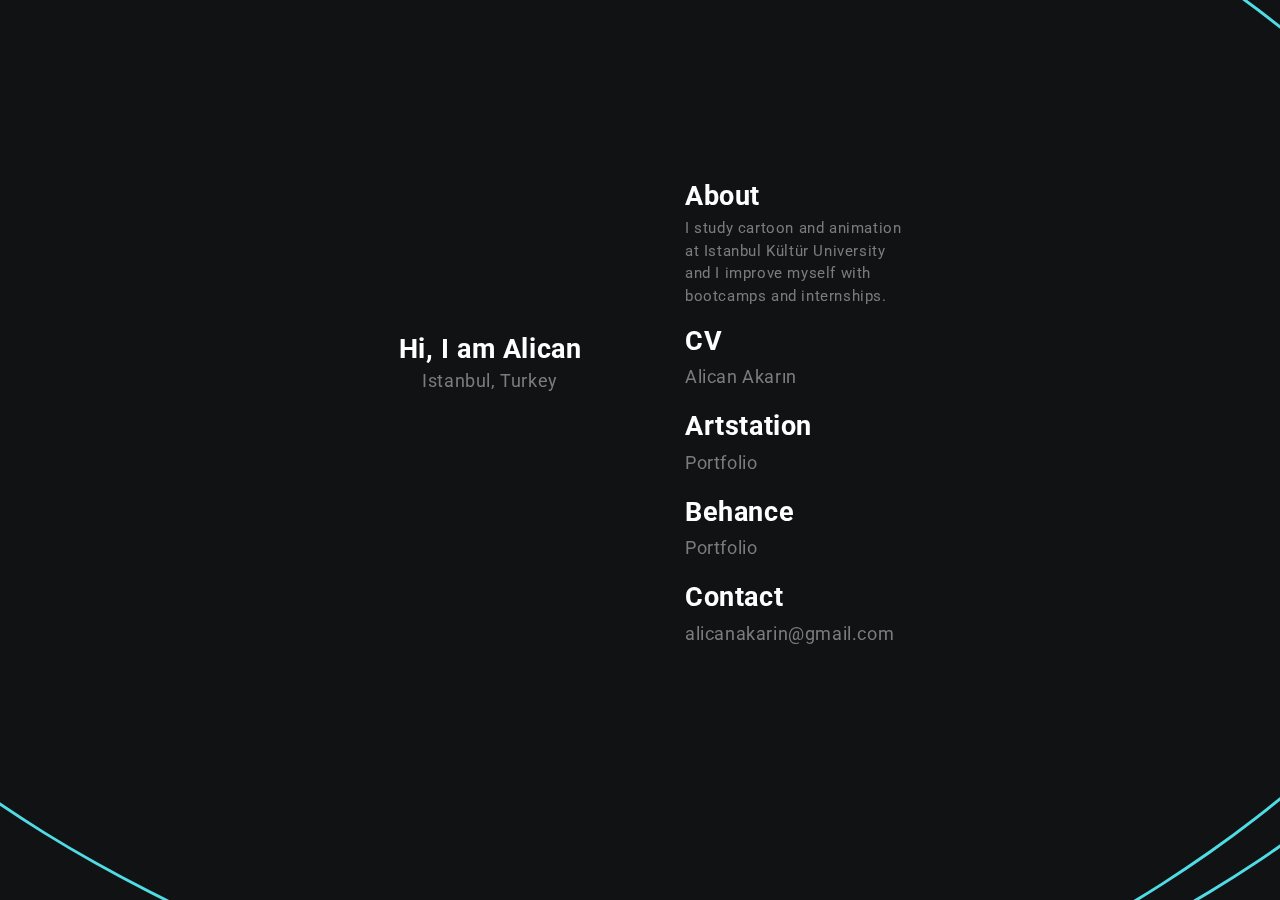
==== index.html @ 9ec3a950 "commit logo değişti" ====
<!DOCTYPE html>
<html lang="en">
    <head>
        <meta charset="UTF-8">
        <meta name="viewport" content="width=device-width, initial-scale=1.0">
        <meta http-equiv="X-UA-Compatible" content="ie=edge">
        <meta name="viewport" content="width=device-width, initial-scale=0.66">
        <link rel="stylesheet" href="https://use.fontawesome.com/releases/v5.4.1/css/all.css" integrity="sha384-5sAR7xN1Nv6T6+dT2mhtzEpVJvfS3NScPQTrOxhwjIuvcA67KV2R5Jz6kr4abQsz" crossorigin="anonymous">
        <link rel="stylesheet" href="Style.css">
        <link href='./utils/logo.ico' rel='icon' type='image/x-icon'/>
        <title>Alican Akarın</title>
    </head>
   
    <body>
        <div class="wavebox">
            <div class="wave"></div>
            <div class="wave"></div>
            <div class="wave"></div>
        </div>
        <div class="container">
            <div class="grid-2">
                <div class="section-1">
                    <i class="fas fa-moon fa-5x white"></i>
                    <h2>Hi, I am Alican</h2>
                    <p>Istanbul, Turkey</p>
                    <a href="https://www.instagram.com/alicansfw" target="_blank" title="Personal Account"><i class="fab fa-instagram"></i></a>
                    <a href="https://www.linkedin.com/in/alicanakarin/" target="_blank" title="Linkedin"><i class="fab fa-linkedin"></i></a>
                    <a href="https://www.instagram.com/artdiaryofnear" target="_blank" title="My Works"><i class="fab fa-instagram"></i></a>
                    <!--fas fa-file-pdf-->
                </div>
                <div class="section-2">
                    <h2>About</h2>
                        <p2>I study cartoon and animation at Istanbul Kültür University and I improve myself with bootcamps and internships.</p2>
                    <h2>CV</h2>
                    <a href="https://drive.google.com/file/d/1A2HbsPNrWP6aNJlZxDPOl70q9-BbPIbF/view?usp=sharing" target="_blank">Alican Akarın</a>
                    <h2>Artstation</h2>
                        <a href="https://www.artstation.com/alicansfw" target="_blank">Portfolio</a>
                    <h2>Behance</h2>
                        <a href="https://www.behance.net/alicanakarin" target="_blank">Portfolio</a>
                    <h2>Contact</h2>
                    <a href="mailto:alicanakarin@gmail.com" target="_blank">alicanakarin@gmail.com</a>
                </div>
            </div>
        </div>
    </body>
</html>
---- Style.css ----
/* global */
@import url('https://fonts.googleapis.com/css?family=Roboto');

.grid-2{
    display: grid;
    grid-template-columns: repeat(2,1fr);
}

body{
    margin: 0;
    padding: 0;
    font-family: 'Roboto', sans-serif;
    background-color: #101214;
    color: #7A7C80;
}

h2,.white{
    color: #fff;
}

a{
    color: #7A7C80;
    text-decoration: none;
}
/* section 1 */
.section-1{
    padding-top: 35vh;
    text-align: center;
}

.section-1 p{
    font-size: 1.1rem;
    padding-bottom: 10px;
    margin:0;
}

.section-1 h2{
    font-size: 1.7rem;
    margin-bottom: 10px;
}

.section-1 a{
    font-size: 3.9rem;
    padding: 15px;
}
/* section 2 */
.section-2{
    padding-left: 5vh;
    padding-top: 18vh;
    width: 75%;
}

.section-2 h2{
    font-size: 1.7rem;
    margin-bottom: 10px;
}

.section-2 p{
    font-size: 1.1rem;
    padding-bottom: 10px;
    margin:0;
}

.section-2 a{
    display: block;
    padding: 4px;
    font-size: 1.1rem;
    padding-left: 0;
    width: 150px;
}
/* animations / utilities */
.section-2 a:hover{
    font-size: 1.3rem;
    color: #fff;
    cursor: pointer;
    transition: 0.2s;
}

.section-1 a:hover{
    color: #fff;
    cursor: pointer;
    transition: 0.3s;
}

.white:hover{
    position: relative;
    padding-left: 10px;
}

/* media queres */
@media(max-width:780px){
    .grid-2{
        grid-template-columns: 1fr;
    }
    .section-1{
        padding:0;
        padding-top: 5rem;
    }
    .section-2{
        padding: 0;
        padding-left: 1.5rem;
        padding-top: 2rem;
    }
}

/* css file by Suleyman Golbol */

body{
    margin: 0;
    padding: 0;
    font-family: 'Roboto', sans-serif;
    background-color: #101214;
    color: #7A7C80;
    display: flex;
    line-height: 150%;
    font-weight: 400;
    font-size: 15px;
    letter-spacing: 0.04em;
    overflow:auto;
}
    
.container {
  width: 90%;
  max-width: 600px;
  margin: 0 auto;
  z-index: 100;
}
h1 {
  text-align: center;
	line-height: 100%;
	font-size: 180%;
	text-decoration: underline;
}

h2 {

	font-size: 130%;
}
.logo {
  text-align: center;
  display:block;

}

.wavebox{
  width: 100%;
  height: 100%;
  /* background: #ddd; */
  position: fixed;
  top: 0;
  overflow: hidden;
}

.wave {
border-color: #50dce5;
  border-style: solid;
  height: 150%;
  width: 150%;
  position: absolute;
  top: -25%;
  left: -25%;
}
.wave:nth-child(1) {
  border-radius: 30% 70% 70% 30% / 40% 40% 60% 60% ;
  animation: drift 30000ms infinite linear;
  animation-delay: -10s;
}
.wave:nth-child(2) {
  border-radius: 30% 70% 70% 30% / 30% 30% 70% 70% ;
  animation: drift 50000ms infinite linear;
  animation-delay: -5s;
}
.wave:nth-child(3) {
  border-radius: 44% 56% 17% 83% / 40% 65% 35% 60% ;
  animation: drift 70000ms infinite linear;
  animation-delay: 0s;
}
@keyframes drift {
  from {
    -webkit-transform: rotate(0deg);
            transform: rotate(0deg);
  }
  from {
    -webkit-transform: rotate(360deg);
            transform: rotate(360deg);
  }
}


.name {
  font-size: 1.1em;
  font-weight:bold;
}

p.indent {
  text-indent: 1em;
  padding-left: 1em;
}
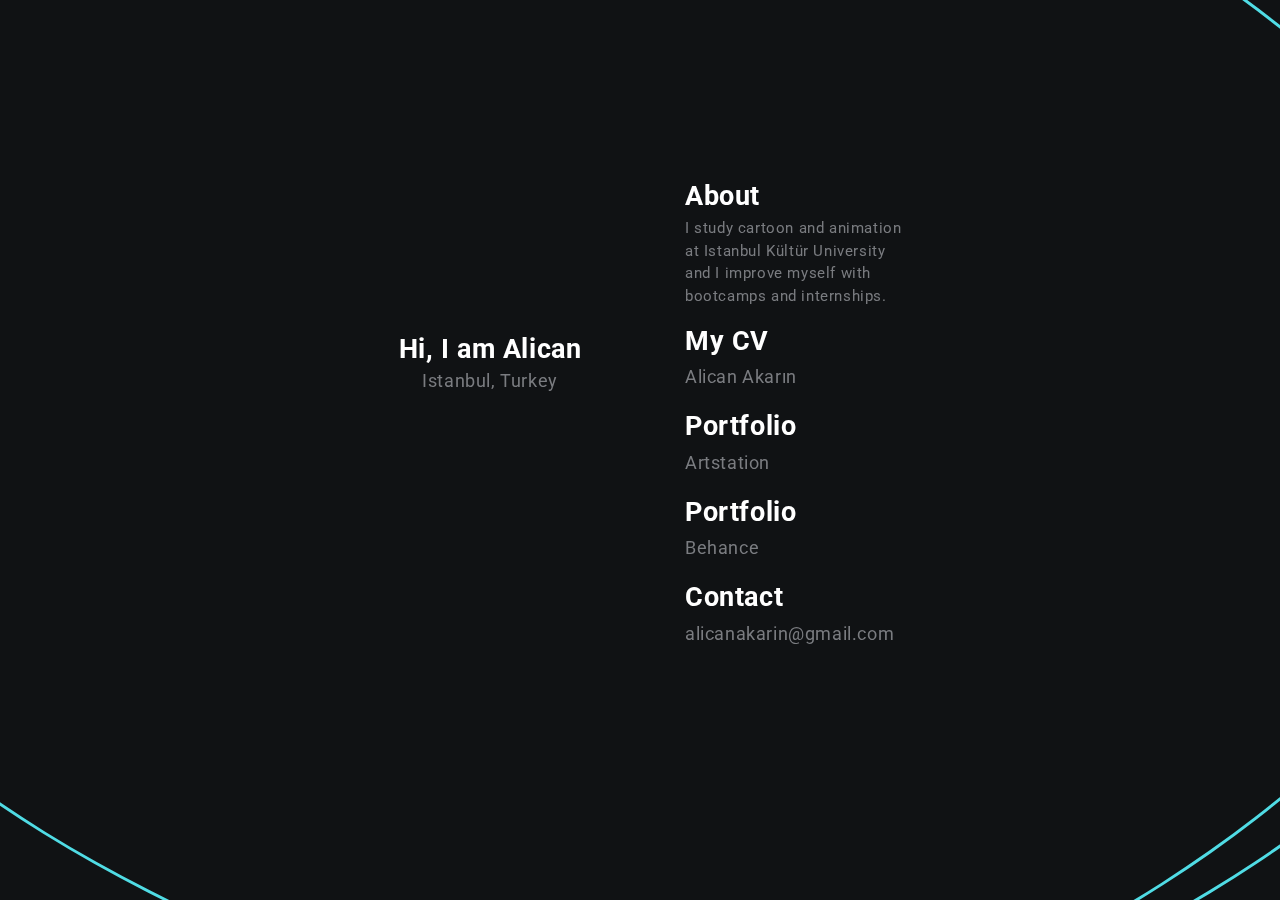
==== commit 62fa558c: "güncel" ====
--- a/index.html
+++ b/index.html
@@ -23,20 +23,20 @@
                     <i class="fas fa-moon fa-5x white"></i>
                     <h2>Hi, I am Alican</h2>
                     <p>Istanbul, Turkey</p>
+                    <a href="https://www.linkedin.com/in/alicanakarin/" target="_blank" title="Linkedin"><i class='fab fa-linkedin-in'></i></a>
                     <a href="https://www.instagram.com/alicansfw" target="_blank" title="Personal Account"><i class="fab fa-instagram"></i></a>
-                    <a href="https://www.linkedin.com/in/alicanakarin/" target="_blank" title="Linkedin"><i class="fab fa-linkedin"></i></a>
                     <a href="https://www.instagram.com/artdiaryofnear" target="_blank" title="My Works"><i class="fab fa-instagram"></i></a>
                     <!--fas fa-file-pdf-->
                 </div>
                 <div class="section-2">
                     <h2>About</h2>
                         <p2>I study cartoon and animation at Istanbul Kültür University and I improve myself with bootcamps and internships.</p2>
-                    <h2>CV</h2>
+                    <h2>My CV</h2>
                     <a href="https://drive.google.com/file/d/1A2HbsPNrWP6aNJlZxDPOl70q9-BbPIbF/view?usp=sharing" target="_blank">Alican Akarın</a>
-                    <h2>Artstation</h2>
-                        <a href="https://www.artstation.com/alicansfw" target="_blank">Portfolio</a>
-                    <h2>Behance</h2>
-                        <a href="https://www.behance.net/alicanakarin" target="_blank">Portfolio</a>
+                    <h2>Portfolio</h2>
+                        <a href="https://www.artstation.com/alicansfw" target="_blank">Artstation</a>
+                    <h2>Portfolio</h2>
+                        <a href="https://www.behance.net/alicanakarin" target="_blank">Behance</a>
                     <h2>Contact</h2>
                     <a href="mailto:alicanakarin@gmail.com" target="_blank">alicanakarin@gmail.com</a>
                 </div>
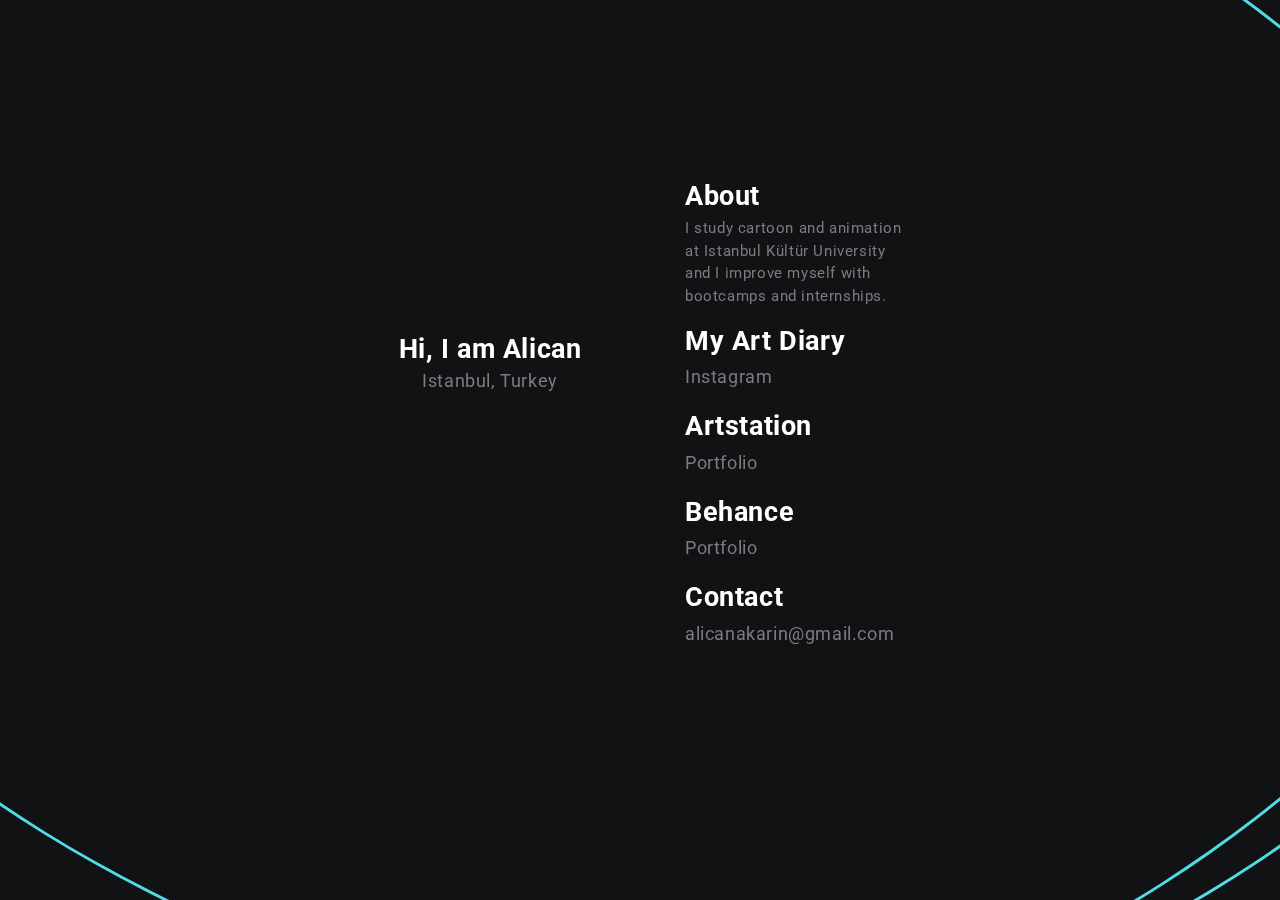
==== commit d602b6c6: "güncel" ====
--- a/index.html
+++ b/index.html
@@ -20,23 +20,23 @@
         <div class="container">
             <div class="grid-2">
                 <div class="section-1">
-                    <i class="fas fa-moon fa-5x white"></i>
+                    <i class="fas fa-cloud-moon	 fa-5x white"></i>
                     <h2>Hi, I am Alican</h2>
                     <p>Istanbul, Turkey</p>
+                    <a href="https://www.instagram.com/alicansfw" target="_blank" title="Personal Account"><i class="fab fa-instagram"></i></a>
                     <a href="https://www.linkedin.com/in/alicanakarin/" target="_blank" title="Linkedin"><i class='fab fa-linkedin-in'></i></a>
-                    <a href="https://www.instagram.com/alicansfw" target="_blank" title="Personal Account"><i class="fab fa-instagram"></i></a>
-                    <a href="https://www.instagram.com/artdiaryofnear" target="_blank" title="My Works"><i class="fab fa-instagram"></i></a>
+                    <a href="https://drive.google.com/file/d/1A2HbsPNrWP6aNJlZxDPOl70q9-BbPIbF/view?usp=sharing" target="_blank" title="CV"><i class='fas fa-file-alt'></i></a>
                     <!--fas fa-file-pdf-->
                 </div>
                 <div class="section-2">
                     <h2>About</h2>
                         <p2>I study cartoon and animation at Istanbul Kültür University and I improve myself with bootcamps and internships.</p2>
-                    <h2>My CV</h2>
-                    <a href="https://drive.google.com/file/d/1A2HbsPNrWP6aNJlZxDPOl70q9-BbPIbF/view?usp=sharing" target="_blank">Alican Akarın</a>
-                    <h2>Portfolio</h2>
-                        <a href="https://www.artstation.com/alicansfw" target="_blank">Artstation</a>
-                    <h2>Portfolio</h2>
-                        <a href="https://www.behance.net/alicanakarin" target="_blank">Behance</a>
+                    <h2>My Art Diary</h2>
+                    <a href="https://www.instagram.com/artdiaryofnear" target="_blank">Instagram</a>
+                    <h2>Artstation</h2>
+                        <a href="https://www.artstation.com/alicansfw" target="_blank">Portfolio</a>
+                    <h2>Behance</h2>
+                        <a href="https://www.behance.net/alicanakarin" target="_blank">Portfolio</a>
                     <h2>Contact</h2>
                     <a href="mailto:alicanakarin@gmail.com" target="_blank">alicanakarin@gmail.com</a>
                 </div>
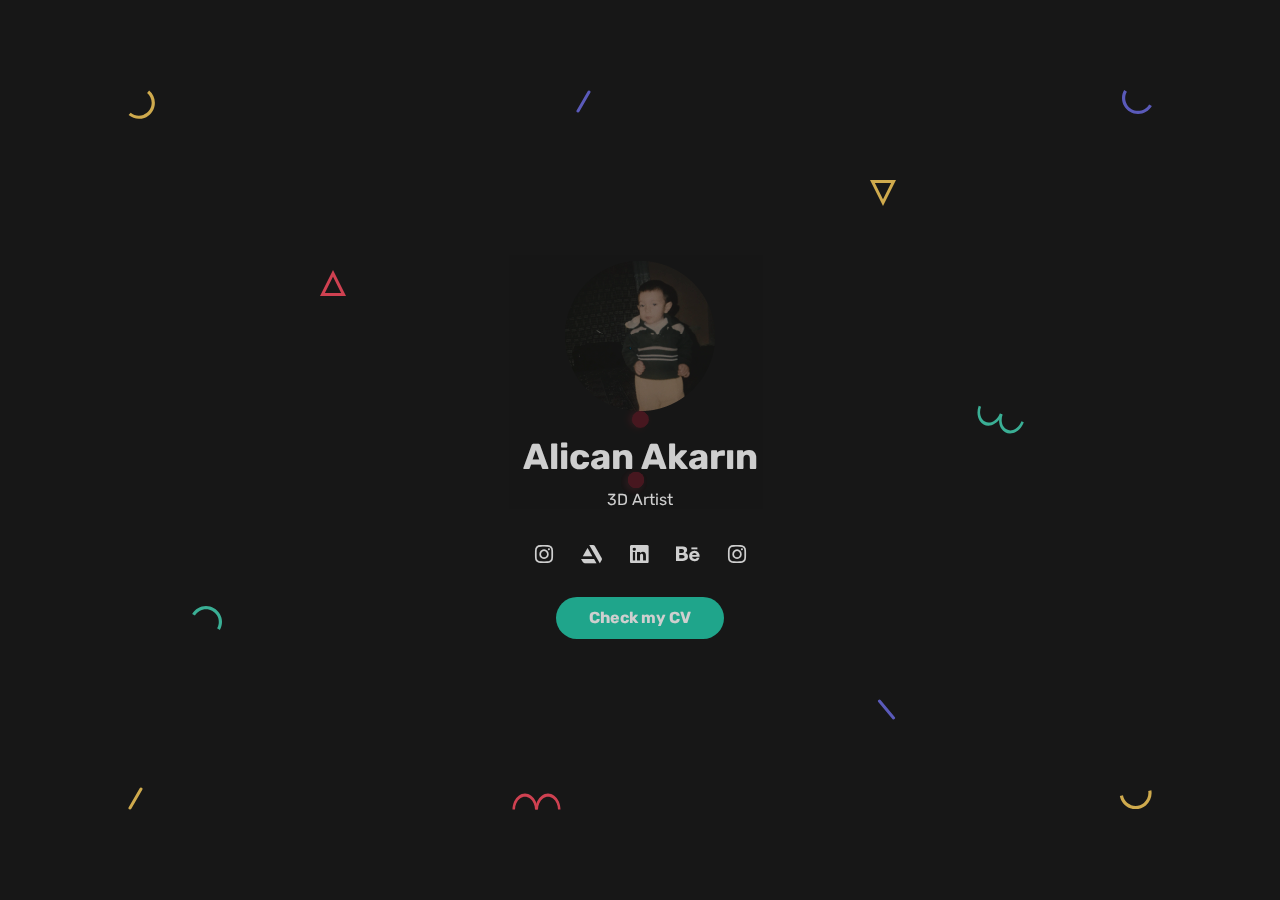
==== commit 961d6e91: "Yeni Site" ====
--- a/index.html
+++ b/index.html
@@ -1,46 +1,972 @@
 <!DOCTYPE html>
-<html lang="en">
-    <head>
-        <meta charset="UTF-8">
-        <meta name="viewport" content="width=device-width, initial-scale=1.0">
-        <meta http-equiv="X-UA-Compatible" content="ie=edge">
-        <meta name="viewport" content="width=device-width, initial-scale=0.66">
-        <link rel="stylesheet" href="https://use.fontawesome.com/releases/v5.4.1/css/all.css" integrity="sha384-5sAR7xN1Nv6T6+dT2mhtzEpVJvfS3NScPQTrOxhwjIuvcA67KV2R5Jz6kr4abQsz" crossorigin="anonymous">
-        <link rel="stylesheet" href="Style.css">
-        <link href='./utils/logo.ico' rel='icon' type='image/x-icon'/>
-        <title>Alican Akarın</title>
-    </head>
-   
-    <body>
-        <div class="wavebox">
-            <div class="wave"></div>
-            <div class="wave"></div>
-            <div class="wave"></div>
+<html lang="en-US">
+
+<!-- Mirrored from jthemes.net/themes/html/bolby/demo/index-3-dark.html by HTTrack Website Copier/3.x [XR&CO'2014], Mon, 18 Dec 2023 18:01:50 GMT -->
+<head>
+	<meta http-equiv="Content-Type" content="text/html; charset=UTF-8">
+	<title>Alican Akarın</title>
+	<meta name="description" content="Alican Akarın">
+	<meta name="viewport" content="width=device-width, initial-scale=1, maximum-scale=1">
+	<link rel="shortcut icon" type="image/x-icon" href="images/logo.ico">
+
+	<!-- STYLESHEETS -->
+	<link rel="stylesheet" href="css/bootstrap.min.css" type="text/css" media="all">
+	<link rel="stylesheet" href="css/all.min.css" type="text/css" media="all">
+	<link rel="stylesheet" href="css/simple-line-icons.css" type="text/css" media="all">
+	<link rel="stylesheet" href="css/slick.css" type="text/css" media="all">
+	<link rel="stylesheet" href="css/animate.css" type="text/css" media="all">
+	<link rel="stylesheet" href="css/magnific-popup.css" type="text/css" media="all">
+	<link rel="stylesheet" href="css/style.css" type="text/css" media="all">
+
+	<!--[if lt IE 9]>
+      <script src="https://oss.maxcdn.com/html5shiv/3.7.2/html5shiv.min.js"></script>
+      <script src="https://oss.maxcdn.com/respond/1.4.2/respond.min.js"></script>
+    <![endif]-->
+
+</head>
+
+<body class="dark">
+
+<!-- Preloader -->
+<div id="preloader">
+	<div class="outer">
+		<!-- Google Chrome -->
+		<div class="infinityChrome">
+			<div></div>
+			<div></div>
+			<div></div>
+		</div>
+
+		<!-- Safari and others -->
+		<div class="infinity">
+			<div>
+				<span></span>
+			</div>
+			<div>
+				<span></span>
+			</div>
+			<div>
+				<span></span>
+			</div>
+		</div>
+		<!-- Stuff -->
+		<svg xmlns="http://www.w3.org/2000/svg" version="1.1" class="goo-outer">
+			<defs>
+				<filter id="goo">
+					<feGaussianBlur in="SourceGraphic" stdDeviation="6" result="blur" />
+					<feColorMatrix in="blur" values="1 0 0 0 0  0 1 0 0 0  0 0 1 0 0  0 0 0 18 -7" result="goo" />
+					<feBlend in="SourceGraphic" in2="goo" />
+				</filter>
+			</defs>
+		</svg>
+	</div>
+</div>
+
+<!-- desktop header -
+<header class="desktop-header-3 fixed-top">
+
+    <div class="container">
+	
+         <nav class="navbar navbar-expand-lg navbar-dark">
+            <a class="navbar-brand" href="index-3-dark.html"><img src="images/logo.svg" alt="Alican" /></a> <button aria-controls="navbarNavDropdown" aria-expanded="false" aria-label="Toggle navigation" class="navbar-toggler" data-target="#navbarNavDropdown" data-toggle="collapse" type="button"><span class="navbar-toggler-icon"></span></button>
+           <div class="collapse navbar-collapse" id="navbarNavDropdown">
+                <ul class="navbar-nav ml-auto scrollspy">
+                    <li class="nav-item"><a class="nav-link" href="#home">Home</a></li>
+                    <li class="nav-item"><a href="#about" class="nav-link">About</a></li>
+                    <li class="nav-item"><a href="#services" class="nav-link">Services</a></li>
+                    <li class="nav-item"><a href="#experience" class="nav-link">Experience</a></li>
+                    <li class="nav-item"><a href="#works" class="nav-link">Works</a></li>
+                    <li class="nav-item"><a href="#blog" class="nav-link">Blog</a></li>
+                    <li class="nav-item"><a href="#contact" class="nav-link">Contact</a></li>
+                </ul>
+            </div>-
+        </nav>
+
+    </div>
+
+</header>
+
+<!-- main layout -->
+<main class="content-3">
+	
+	<!-- section home -->
+	<section id="home" class="home d-flex align-items-center">
+		<div class="container">
+
+			<!-- intro -->
+			<div class="intro">
+				<!-- avatar image -->
+				<img src="images/Artboard 1.png" alt="Alican" class="mb-4" />
+
+				<!-- info -->
+				<h1 class="mb-2 mt-0">Alican Akarın</h1>
+				<span><span class="text-rotating">3D Artist, Environment Artist</span></span>
+
+				<!-- social icons -->
+				<ul class="social-icons light list-inline mb-0 mt-4">
+					
+					<li class="list-inline-item"><a href="https://www.instagram.com/alicansfw" target="_blank" title="Personal Account"><i class="fab fa-instagram"></i></a></li>
+					<li class="list-inline-item"><a href="https://www.artstation.com/alicansfw" target="_blank" title="Artstation"><i class="fab fa-artstation"></i></a></li>
+					<li class="list-inline-item"><a href="https://www.linkedin.com/in/alicanakarin/" target="_blank" title="Linkedin"><i class="fab fa-linkedin"></i></a></li>
+					
+					<li class="list-inline-item"><a href="https://www.behance.net/alicanakarin" target="_blank" title="Behance"><i class="fab fa-behance"></i></a></li>
+					<li class="list-inline-item"><a href="https://www.instagram.com/artdiaryofnear" target="_blank" title="My Art Diary"><i class="fab fa-instagram"></i></a></li>
+
+					
+					
+				</ul>
+
+				<!-- buttons -->
+				<div class="mt-4">
+
+					<a href="https://drive.google.com/file/d/1-2bQWNGoNNL1iXmBDLb8L8tXZbOnKxAX/view?usp=sharing" target="_blank" class="btn btn-default">Check my CV</a>
+				</div>
+			</div>
+			
+			
+			<!-- scroll down mouse wheel --
+			<div class="scroll-down">
+				<a href="#about" class="mouse-wrapper">
+					<span>Scroll Down</span>
+					<span class="mouse">
+						<span class="wheel"></span>
+					</span>
+				</a>
+			</div>
+
+			<!-- parallax layers -->
+			<div class="parallax" data-relative-input="true">
+
+				<svg width="27" height="29" data-depth="0.3" class="layer p1" xmlns="http://www.w3.org/2000/svg"><path d="M21.15625.60099c4.37954 3.67487 6.46544 9.40612 5.47254 15.03526-.9929 5.62915-4.91339 10.30141-10.2846 12.25672-5.37122 1.9553-11.3776.89631-15.75715-2.77856l2.05692-2.45134c3.50315 2.93948 8.3087 3.78663 12.60572 2.22284 4.297-1.5638 7.43381-5.30209 8.22768-9.80537.79387-4.50328-.8749-9.08872-4.37803-12.02821L21.15625.60099z" fill="#FFD15C" fill-rule="evenodd"/></svg>
+
+				<svg width="26" height="26" data-depth="0.2" class="layer p2" xmlns="http://www.w3.org/2000/svg"><path d="M13 3.3541L2.42705 24.5h21.1459L13 3.3541z" stroke="#FF4C60" stroke-width="3" fill="none" fill-rule="evenodd"/></svg>
+
+				<svg width="30" height="25" data-depth="0.3" class="layer p3" xmlns="http://www.w3.org/2000/svg"><path d="M.1436 8.9282C3.00213 3.97706 8.2841.92763 14.00013.92796c5.71605.00032 10.9981 3.04992 13.85641 8 2.8583 4.95007 2.8584 11.0491-.00014 16.00024l-2.77128-1.6c2.28651-3.96036 2.28631-8.84002.00011-12.8002-2.2862-3.96017-6.5124-6.40017-11.08513-6.4-4.57271.00018-8.79872 2.43984-11.08524 6.4002l-2.77128-1.6z" fill="#44D7B6" fill-rule="evenodd"/></svg>
+
+				<svg width="15" height="23" data-depth="0.6" class="layer p4" xmlns="http://www.w3.org/2000/svg"><rect transform="rotate(30 9.86603 10.13397)" x="7" width="3" height="25" rx="1.5" fill="#FFD15C" fill-rule="evenodd"/></svg>
+
+				<svg width="15" height="23" data-depth="0.2" class="layer p5" xmlns="http://www.w3.org/2000/svg"><rect transform="rotate(30 9.86603 10.13397)" x="7" width="3" height="25" rx="1.5" fill="#6C6CE5" fill-rule="evenodd"/></svg>
+
+				<svg width="49" height="17" data-depth="0.5" class="layer p6" xmlns="http://www.w3.org/2000/svg"><g fill="#FF4C60" fill-rule="evenodd"><path d="M.5 16.5c0-5.71709 2.3825-10.99895 6.25-13.8567 3.8675-2.85774 8.6325-2.85774 12.5 0C23.1175 5.50106 25.5 10.78292 25.5 16.5H23c0-4.57303-1.90625-8.79884-5-11.08535-3.09375-2.28652-6.90625-2.28652-10 0C4.90625 7.70116 3 11.92697 3 16.5H.5z"/><path d="M23.5 16.5c0-5.71709 2.3825-10.99895 6.25-13.8567 3.8675-2.85774 8.6325-2.85774 12.5 0C46.1175 5.50106 48.5 10.78292 48.5 16.5H46c0-4.57303-1.90625-8.79884-5-11.08535-3.09375-2.28652-6.90625-2.28652-10 0-3.09375 2.28651-5 6.51232-5 11.08535h-2.5z"/></g></svg>
+
+				<svg width="26" height="26" data-depth="0.4" class="layer p7" xmlns="http://www.w3.org/2000/svg"><path d="M13 22.6459L2.42705 1.5h21.1459L13 22.6459z" stroke="#FFD15C" stroke-width="3" fill="none" fill-rule="evenodd"/></svg>
+
+				<svg width="19" height="21" data-depth="0.3" class="layer p8" xmlns="http://www.w3.org/2000/svg"><rect transform="rotate(-40 6.25252 10.12626)" x="7" width="3" height="25" rx="1.5" fill="#6C6CE5" fill-rule="evenodd"/></svg>
+
+				<svg width="30" height="25" data-depth="0.3" data-depth-y="-1.30" class="layer p9" xmlns="http://www.w3.org/2000/svg"><path d="M29.8564 16.0718c-2.85854 4.95114-8.1405 8.00057-13.85654 8.00024-5.71605-.00032-10.9981-3.04992-13.85641-8-2.8583-4.95007-2.8584-11.0491.00014-16.00024l2.77128 1.6c-2.28651 3.96036-2.28631 8.84002-.00011 12.8002 2.2862 3.96017 6.5124 6.40017 11.08513 6.4 4.57271-.00018 8.79872-2.43984 11.08524-6.4002l2.77128 1.6z" fill="#6C6CE5" fill-rule="evenodd"/></svg>
+
+				<svg width="47" height="29" data-depth="0.2" class="layer p10" xmlns="http://www.w3.org/2000/svg"><g fill="#44D7B6" fill-rule="evenodd"><path d="M46.78878 17.19094c-1.95535 5.3723-6.00068 9.52077-10.61234 10.8834-4.61167 1.36265-9.0893-.26708-11.74616-4.27524-2.65686-4.00817-3.08917-9.78636-1.13381-15.15866l2.34923.85505c-1.56407 4.29724-1.2181 8.92018.90705 12.12693 2.12514 3.20674 5.70772 4.5107 9.39692 3.4202 3.68921-1.0905 6.92581-4.40949 8.48988-8.70673l2.34923.85505z"/><path d="M25.17585 9.32448c-1.95535 5.3723-6.00068 9.52077-10.61234 10.8834-4.61167 1.36264-9.0893-.26708-11.74616-4.27525C.16049 11.92447-.27182 6.14628 1.68354.77398l2.34923.85505c-1.56407 4.29724-1.2181 8.92018.90705 12.12692 2.12514 3.20675 5.70772 4.5107 9.39692 3.4202 3.68921-1.0905 6.92581-4.40948 8.48988-8.70672l2.34923.85505z"/></g></svg>
+
+				<svg width="33" height="20" data-depth="0.5" class="layer p11" xmlns="http://www.w3.org/2000/svg"><path d="M32.36774.34317c.99276 5.63023-1.09332 11.3614-5.47227 15.03536-4.37895 3.67396-10.3855 4.73307-15.75693 2.77837C5.76711 16.2022 1.84665 11.53014.8539 5.8999l3.15139-.55567c.7941 4.50356 3.93083 8.24147 8.22772 9.8056 4.29688 1.56413 9.10275.71673 12.60554-2.2227C28.34133 9.98771 30.01045 5.4024 29.21635.89884l3.15139-.55567z" fill="#FFD15C" fill-rule="evenodd"/></svg>
+
+			</div>
+		</div>
+		
+	</section>
+
+	<!-- section about --
+	<section id="about">
+
+		<div class="container">
+			
+			<!-- section title --
+			<h2 class="section-title wow fadeInUp">About Me</h2>
+
+			<div class="spacer" data-height="60"></div>
+			
+			<div class="row">
+
+				<div class="col-md-3">
+					<div class="text-center text-md-left">
+						<!-- avatar image --
+						<img src="images/avatar-2.svg" alt="Bolby" />
+					</div>
+					<div class="spacer d-md-none d-lg-none" data-height="30"></div>
+				</div>
+
+				<div class="col-md-9 triangle-left-md triangle-top-sm">
+					<div class="rounded bg-dark shadow-dark padding-30">
+						<div class="row">
+							<div class="col-md-6">
+								<!-- about text --
+								<p>I am Bolby Doe, web developer from London, United Kingdom. I have rich experience in web site design and building and customization, also I am good at WordPress.</p>
+								<div class="mt-3">
+									<a href="#" class="btn btn-default">Download CV</a>
+								</div>
+								<div class="spacer d-md-none d-lg-none" data-height="30"></div>
+							</div>
+							<div class="col-md-6">
+								<!-- skill item --
+								<div class="skill-item">
+									<div class="skill-info clearfix">
+										<h4 class="float-left mb-3 mt-0">Development</h4>
+										<span class="float-right">85%</span>
+									</div>
+									<div class="progress">
+										<div class="progress-bar data-background" role="progressbar" aria-valuemin="0" aria-valuemax="100" aria-valuenow="85" data-color="#FFD15C">
+										</div>
+									</div>
+									<div class="spacer" data-height="20"></div>
+								</div>
+
+								<!-- skill item --
+								<div class="skill-item">
+									<div class="skill-info clearfix">
+										<h4 class="float-left mb-3 mt-0">UI/UX design</h4>
+										<span class="float-right">95%</span>
+									</div>
+									<div class="progress">
+										<div class="progress-bar data-background" role="progressbar" aria-valuemin="0" aria-valuemax="100" aria-valuenow="95" data-color="#FF4C60">
+										</div>
+									</div>
+									<div class="spacer" data-height="20"></div>
+								</div>
+
+								<!-- skill item --
+								<div class="skill-item">
+									<div class="skill-info clearfix">
+										<h4 class="float-left mb-3 mt-0">Photography</h4>
+										<span class="float-right">70%</span>
+									</div>
+									<div class="progress">
+										<div class="progress-bar data-background" role="progressbar" aria-valuemin="0" aria-valuemax="100" aria-valuenow="70" data-color="#6C6CE5">
+										</div>
+									</div>
+								</div>
+							</div>
+						</div>
+					</div>
+				</div>
+
+			</div>
+			<!-- row end --
+
+			<div class="spacer" data-height="70"></div>
+			
+			<div class="row">
+				
+				<div class="col-md-3 col-sm-6">
+					<!-- fact item -
+					<div class="fact-item">
+						<span class="icon icon-fire"></span>
+						<div class="details">
+							<h3 class="mb-0 mt-0 number"><em class="count">198</em></h3>
+							<p class="mb-0">Projects completed</p>
+						</div>
+					</div>
+					<div class="spacer d-md-none d-lg-none" data-height="30"></div>
+				</div>
+
+				<div class="col-md-3 col-sm-6">
+					<!-- fact item ->
+					<div class="fact-item">
+						<span class="icon icon-cup"></span>
+						<div class="details">
+							<h3 class="mb-0 mt-0 number"><em class="count">5670</em></h3>
+							<p class="mb-0">Cup of coffee</p>
+						</div>
+					</div>
+					<div class="spacer d-md-none d-lg-none" data-height="30"></div>
+				</div>
+
+				<div class="col-md-3 col-sm-6">
+					<!-- fact item -
+					<div class="fact-item">
+						<span class="icon icon-people"></span>
+						<div class="details">
+							<h3 class="mb-0 mt-0 number"><em class="count">427</em></h3>
+							<p class="mb-0">Satisfied clients</p>
+						</div>
+					</div>
+					<div class="spacer d-md-none d-lg-none" data-height="30"></div>
+				</div>
+
+				<div class="col-md-3 col-sm-6">
+					<!-- fact item -
+					<div class="fact-item">
+						<span class="icon icon-badge"></span>
+						<div class="details">
+							<h3 class="mb-0 mt-0 number"><em class="count">35</em></h3>
+							<p class="mb-0">Nominees winner</p>
+						</div>
+					</div>
+				</div>
+
+			</div>
+
+		</div>
+		
+	</section>
+	
+	<!-- section services -
+	<section id="services">
+
+		<div class="container">
+			
+			<!-- section title --
+			<h2 class="section-title wow fadeInUp">Services</h2>
+
+			<div class="spacer" data-height="60"></div>
+			
+			<div class="row">
+
+				<div class="col-md-4">
+					<!-- service box -
+					<div class="service-box rounded data-background padding-30 text-center text-light shadow-blue" data-color="#6C6CE5">
+						<img src="images/service-1.svg" alt="UI/UX design" />
+						<h3 class="mb-3 mt-0">UI/UX design</h3>
+						<p class="mb-0">Lorem ipsum dolor sit amet consectetuer adipiscing elit aenean commodo ligula eget.</p>
+					</div>
+					<div class="spacer d-md-none d-lg-none" data-height="30"></div>
+				</div>
+
+				<div class="col-md-4">
+					<!-- service box --
+					<div class="service-box rounded data-background padding-30 text-center shadow-yellow" data-color="#F9D74C">
+						<img src="images/service-2.svg" alt="UI/UX design" />
+						<h3 class="mb-3 mt-0">Web Development</h3>
+						<p class="mb-0">Lorem ipsum dolor sit amet consectetuer adipiscing elit aenean commodo ligula eget.</p>
+					</div>
+					<div class="spacer d-md-none d-lg-none" data-height="30"></div>
+				</div>
+
+				<div class="col-md-4">
+					<!-- service box --
+					<div class="service-box rounded data-background padding-30 text-center text-light shadow-pink" data-color="#F97B8B">
+						<img src="images/service-3.svg" alt="UI/UX design" />
+						<h3 class="mb-3 mt-0">Photography</h3>
+						<p class="mb-0">Lorem ipsum dolor sit amet consectetuer adipiscing elit aenean commodo ligula eget.</p>
+					</div>
+				</div>
+
+			</div>
+
+			<div class="mt-5 text-center">
+				<p class="mb-0">Looking for a custom job? <a href="#contact">Click here</a> to contact me! 👋</p>
+			</div>
+
+		</div>
+		
+	</section>
+	
+	<!-- section experience --
+	<section id="experience">
+
+		<div class="container">
+			
+			<!-- section title -
+			<h2 class="section-title wow fadeInUp">Experience</h2>
+
+			<div class="spacer" data-height="60"></div>
+			
+			<div class="row">
+
+				<div class="col-md-6">
+					
+					<!-- timeline wrapper --
+					<div class="timeline edu bg-dark rounded shadow-dark padding-30 overflow-hidden">
+
+						<!-- timeline item -
+						<div class="timeline-container wow fadeInUp">
+							<div class="content">
+								<span class="time">2019 - Present</span>
+								<h3 class="title">Academic Degree</h3>
+								<p>Lorem ipsum dolor sit amet quo ei simul congue exerci ad nec admodum perfecto.</p>
+							</div>
+						</div>
+
+						<!-- timeline item -
+						<div class="timeline-container wow fadeInUp" data-wow-delay="0.2s">
+							<div class="content">
+								<span class="time">2017 - 2013</span>
+								<h3 class="title">Bachelor’s Degree</h3>
+								<p>Lorem ipsum dolor sit amet quo ei simul congue exerci ad nec admodum perfecto.</p>
+							</div>
+						</div>
+
+						<!-- timeline item --
+						<div class="timeline-container wow fadeInUp" data-wow-delay="0.4s">
+							<div class="content">
+								<span class="time">2013 - 2009</span>
+								<h3 class="title">Honours Degree</h3>
+								<p>Lorem ipsum dolor sit amet quo ei simul congue exerci ad nec admodum perfecto.</p>
+							</div>
+						</div>
+
+						<!-- main line -
+						<span class="line"></span>
+
+					</div>
+
+				</div>
+
+				<div class="col-md-6">
+					
+					<!-- responsive spacer -
+					<div class="spacer d-md-none d-lg-none" data-height="30"></div>
+
+					<!-- timeline wrapper --
+					<div class="timeline exp bg-dark rounded shadow-dark padding-30 overflow-hidden">
+
+						<!-- timeline item --
+						<div class="timeline-container wow fadeInUp">
+							<div class="content">
+								<span class="time">2019 - Present</span>
+								<h3 class="title">Web Designer</h3>
+								<p>Lorem ipsum dolor sit amet quo ei simul congue exerci ad nec admodum perfecto.</p>
+							</div>
+						</div>
+
+						<!-- timeline item -
+						<div class="timeline-container wow fadeInUp" data-wow-delay="0.2s">
+							<div class="content">
+								<span class="time">2017 - 2013</span>
+								<h3 class="title">Front-End Developer</h3>
+								<p>Lorem ipsum dolor sit amet quo ei simul congue exerci ad nec admodum perfecto.</p>
+							</div>
+						</div>
+
+						<!-- timeline item 
+						<div class="timeline-container wow fadeInUp" data-wow-delay="0.4s">
+							<div class="content">
+								<span class="time">2013 - 2009</span>
+								<h3 class="title">Back-End Developer</h3>
+								<p>Lorem ipsum dolor sit amet quo ei simul congue exerci ad nec admodum perfecto.</p>
+							</div>
+						</div>
+
+						<!-- main line 
+						<span class="line"></span>
+
+					</div>
+
+				</div>
+
+			</div>
+
+		</div>
+		
+	</section>
+	
+	<!-- section works -
+	<section id="works">
+
+		<div class="container">
+			
+			<!-- section title -
+			<h2 class="section-title wow fadeInUp">Recent works</h2>
+
+			<div class="spacer" data-height="60"></div>
+
+			<!-- portfolio filter (desktop) -
+			<ul class="portfolio-filter list-inline wow fadeInUp">
+				<li class="current list-inline-item" data-filter="*">Everything</li>
+				<li class="list-inline-item" data-filter=".creative">Creative</li>
+				<li class="list-inline-item" data-filter=".art">Art</li>
+				<li class="list-inline-item" data-filter=".design">Design</li>
+				<li class="list-inline-item" data-filter=".branding">Branding</li>
+			</ul>
+			
+			<!-- portfolio filter (mobile) --
+			<div class="pf-filter-wrapper">
+				<select class="portfolio-filter-mobile">
+					<option value="*">Everything</option>
+					<option value=".creative">Creative</option>
+					<option value=".art">Art</option>
+					<option value=".design">Design</option>
+					<option value=".branding">Branding</option>
+				</select>
+			</div>
+			
+			<!-- portolio wrapper --
+			<div class="row portfolio-wrapper">
+				
+				<!-- portfolio item 
+				<div class="col-md-4 col-sm-6 grid-item art">
+					<a href="images/works/1.svg" class="work-image">
+						<div class="portfolio-item rounded shadow-dark">
+							<div class="details">
+								<span class="term">Art</span>
+								<h4 class="title">Project Managment Illustration</h4>
+								<span class="more-button"><i class="icon-magnifier-add"></i></span>
+							</div>
+							<div class="thumb">
+								<img src="images/works/1.svg" alt="Portfolio-title" />
+								<div class="mask"></div>
+							</div>
+						</div>
+					</a>
+				</div>
+
+				<!-- portfolio item 
+				<div class="col-md-4 col-sm-6 grid-item creative design">
+					<a href="#small-dialog" class="work-content">
+						<div class="portfolio-item rounded shadow-dark">
+							<div class="details">
+								<span class="term">Creative</span>
+								<h4 class="title">Guest App Walkthrough Screens</h4>
+								<span class="more-button"><i class="icon-options"></i></span>
+							</div>
+							<div class="thumb">
+								<img src="images/works/2.svg" alt="Portfolio-title" />
+								<div class="mask"></div>
+							</div>
+						</div>
+					</a>
+					<div id="small-dialog" class="white-popup zoom-anim-dialog mfp-hide">
+						<img src="images/single-work.svg" alt="Title" />
+						<h2>Guest App Walkthrough Screens</h2>
+						<p>Lorem ipsum dolor sit amet, consectetur adipiscing elit. Etiam hendrerit nibh in massa semper rutrum. In rhoncus eleifend mi id tempus.</p>
+						<p>Donec consectetur, libero at pretium euismod, nisl felis lobortis urna, id tristique nisl lectus eget ligula.</p>
+						<a href="#" class="btn btn-default">View on Dribbble</a>
+					</div>
+				</div>
+
+				<!-- portfolio item 
+				<div class="col-md-4 col-sm-6 grid-item branding">
+					<a href="https://www.youtube.com/watch?v=qf9z4ulfmYw" class="work-video">
+						<div class="portfolio-item rounded shadow-dark">
+							<div class="details">
+								<span class="term">Branding</span>
+								<h4 class="title">Delivery App Wireframe</h4>
+								<span class="more-button"><i class="icon-camrecorder"></i></span>
+							</div>
+							<div class="thumb">
+								<img src="images/works/3.svg" alt="Portfolio-title" />
+								<div class="mask"></div>
+							</div>
+						</div>
+					</a>
+				</div>
+
+				<!-- portfolio item 
+				<div class="col-md-4 col-sm-6 grid-item creative">
+					<a href="https://w.soundcloud.com/player/?url=https%3A//api.soundcloud.com/tracks/240233494&amp;color=%23ff5500&amp;auto_play=false&amp;hide_related=false&amp;show_comments=true&amp;show_user=true&amp;show_reposts=false&amp;show_teaser=true&amp;visual=true" class="work-video">
+						<div class="portfolio-item rounded shadow-dark">
+							<div class="details">
+								<span class="term">Creative</span>
+								<h4 class="title">Onboarding Motivation</h4>
+								<span class="more-button"><i class="icon-music-tone-alt"></i></span>
+							</div>
+							<div class="thumb">
+								<img src="images/works/4.svg" alt="Portfolio-title" />
+								<div class="mask"></div>
+							</div>
+						</div>
+					</a>
+				</div>
+
+				<!-- portfolio item 
+				<div class="col-md-4 col-sm-6 grid-item art branding">
+					<a href="#gallery-1" class="gallery-link">
+						<div class="portfolio-item rounded shadow-dark">
+							<div class="details">
+								<span class="term">Art, Branding</span>
+								<h4 class="title">iMac Mockup Design</h4>
+								<span class="more-button"><i class="icon-picture"></i></span>
+							</div>
+							<div class="thumb">
+								<img src="images/works/5.svg" alt="Portfolio-title" />
+								<div class="mask"></div>
+							</div>
+						</div>
+					</a>
+					<div id="gallery-1" class="gallery mfp-hide">
+						<a href="images/works/5.svg"></a>
+						<a href="images/works/4.svg"></a>
+					</div>
+				</div>
+
+				<!-- portfolio item 
+				<div class="col-md-4 col-sm-6 grid-item creative design">
+					<a href="https://themeforest.net/user/pxlsolutions/portfolio" target="_blank">
+						<div class="portfolio-item rounded shadow-dark">
+							<div class="details">
+								<span class="term">Creative, Design</span>
+								<h4 class="title">Game Store App Concept</h4>
+								<span class="more-button"><i class="icon-link"></i></span>
+							</div>
+							<div class="thumb">
+								<img src="images/works/6.svg" alt="Portfolio-title" />
+								<div class="mask"></div>
+							</div>
+						</div>
+					</a>
+				</div>
+
+			</div>
+			
+			<!-- more button 
+			<div class="load-more text-center mt-4">
+				<a href="javascript:" class="btn btn-default"><i class="fas fa-spinner"></i> Load more</a>
+				<!-- numbered pagination (hidden for infinite scroll) 
+				<ul class="portfolio-pagination list-inline d-none">
+					<li class="list-inline-item">1</li>
+					<li class="list-inline-item"><a href="works-2.html">2</a></li>
+				</ul>
+			</div>
+
+		</div>
+
+	</section>
+	
+	<!-- section prices -
+	<section id="prices">
+
+		<div class="container">
+			
+			<!-- section title -
+			<h2 class="section-title wow fadeIn">Pricing Plans</h2>
+
+			<div class="spacer" data-height="60"></div>
+			
+			<div class="row">
+				
+				<div class="col-md-4 pr-md-0 mt-md-4 mt-0">
+					<!-- price item 
+					<div class="price-item bg-dark rounded shadow-dark text-center">
+						<img src="images/price-1.svg" alt="Regular" />
+						<h2 class="plan">Basic</h2>
+						<p>A Simple option but powerful to manage your business</p>
+						<p>Email support</p>
+						<h3 class="price"><em>$</em>9<span>Month</span></h3>
+						<a href="#" class="btn btn-default">Get Started</a>
+					</div>
+				</div>
+
+				<div class="col-md-4 px-md-0 my-4 my-md-0">
+					<!-- price item recommended-
+					<div class="price-item bg-dark rounded shadow-dark text-center best">
+						<span class="badge">Recommended</span>
+						<img src="images/price-2.svg" alt="Premium" />
+						<h2 class="plan">Premium</h2>
+						<p>Unlimited product including apps integrations and more features</p>
+						<p>Mon-Fri support</p>
+						<h3 class="price"><em>$</em>49<span>Month</span></h3>
+						<a href="#" class="btn btn-default">Get Started</a>
+					</div>
+				</div>
+
+				<div class="col-md-4 pl-md-0 mt-md-4 mt-0">
+					<!-- price item 
+					<div class="price-item bg-dark rounded shadow-dark text-center">
+						<img src="images/price-3.svg" alt="Ultimate" />
+						<h2 class="plan">Ultimate</h2>
+						<p>A wise option for large companies and individuals</p>
+						<p>24/7 support</p>
+						<h3 class="price"><em>$</em>99<span>Month</span></h3>
+						<a href="#" class="btn btn-default">Get Started</a>
+					</div>
+				</div>
+
+			</div>
+
+		</div>
+
+	</section>
+	
+	<!-- section testimonials 
+	<section id="testimonials">
+
+		<div class="container">
+			
+			<!-- section title 
+			<h2 class="section-title wow fadeInUp">Clients & Reviews</h2>
+
+			<div class="spacer" data-height="60"></div>
+			
+			<!-- testimonials wrapper 
+			<div class="testimonials-wrapper">
+				
+				<!-- testimonial item 
+				<div class="testimonial-item text-center mx-auto">
+					<div class="thumb mb-3 mx-auto">
+						<img src="images/avatar-3.svg" alt="customer-name" />						
+					</div>
+					<h4 class="mt-3 mb-0">John Doe</h4>
+					<span class="subtitle">Product designer at Dribbble</span>
+					<div class="bg-dark padding-30 shadow-dark rounded triangle-top position-relative mt-4">
+						<p class="mb-0">I enjoy working with the theme and learn so much. You guys make the process fun and interesting. Good luck! 👍</p>
+					</div>
+				</div>
+				
+				<!-- testimonial item 
+				<div class="testimonial-item text-center mx-auto">
+					<div class="thumb mb-3 mx-auto">
+						<img src="images/avatar-1.svg" alt="customer-name" />						
+					</div>
+					<h4 class="mt-3 mb-0">John Doe</h4>
+					<span class="subtitle">Product designer at Dribbble</span>
+					<div class="bg-dark padding-30 shadow-dark rounded triangle-top position-relative mt-4">
+						<p class="mb-0">I enjoy working with the theme and learn so much. You guys make the process fun and interesting. Good luck! 🔥</p>
+					</div>
+				</div>
+
+			</div>
+
+			<div class="row">
+				<div class="col-md-3 col-6">
+					<!-- client item
+					<div class="client-item">
+						<div class="inner">
+							<img src="images/client-1-light.svg" alt="client-name" />
+						</div>
+					</div>
+				</div>
+				<div class="col-md-3 col-6">
+					<!-- client item 
+					<div class="client-item">
+						<div class="inner">
+							<img src="images/client-2-light.svg" alt="client-name" />
+						</div>
+					</div>
+				</div>
+				<div class="col-md-3 col-6">
+					<!-- client item 
+					<div class="client-item">
+						<div class="inner">
+							<img src="images/client-3-light.svg" alt="client-name" />
+						</div>
+					</div>
+				</div>
+				<div class="col-md-3 col-6">
+					<!-- client item 
+					<div class="client-item">
+						<div class="inner">
+							<img src="images/client-4-light.svg" alt="client-name" />
+						</div>
+					</div>
+				</div>
+				<div class="col-md-3 col-6">
+					<!-- client item 
+					<div class="client-item">
+						<div class="inner">
+							<img src="images/client-5-light.svg" alt="client-name" />
+						</div>
+					</div>
+				</div>
+				<div class="col-md-3 col-6">
+					<!-- client item 
+					<div class="client-item">
+						<div class="inner">
+							<img src="images/client-6-light.svg" alt="client-name" />
+						</div>
+					</div>
+				</div>
+				<div class="col-md-3 col-6">
+					<!-- client item 
+					<div class="client-item">
+						<div class="inner">
+							<img src="images/client-7-light.svg" alt="client-name" />
+						</div>
+					</div>
+				</div>
+				<div class="col-md-3 col-6">
+					<!-- client item 
+					<div class="client-item">
+						<div class="inner">
+							<img src="images/client-8-light.svg" alt="client-name" />
+						</div>
+					</div>
+				</div>
+			</div>
+
+		</div>
+
+	</section>
+	
+	<!-- section blog 
+	<section id="blog">
+
+		<div class="container">
+			
+			<!-- section title 
+			<h2 class="section-title wow fadeInUp">Latest Posts</h2>
+
+			<div class="spacer" data-height="60"></div>
+			
+			<div class="row blog-wrapper">
+				
+				<div class="col-md-4">
+					<!-- blog item 
+					<div class="blog-item rounded bg-dark shadow-dark wow fadeIn">
+						<div class="thumb">
+							<a href="#">
+								<span class="category">Reviews</span>
+							</a>
+							<a href="#">
+								<img src="images/blog/1.svg" alt="blog-title" />
+							</a>
+						</div>
+						<div class="details">
+							<h4 class="my-0 title"><a href="#">5 Best App Development Tool for Your Project</a></h4>
+							<ul class="list-inline meta mb-0 mt-2">
+								<li class="list-inline-item">09 February, 2020</li>
+								<li class="list-inline-item">Bolby</li>
+							</ul>
+						</div>
+					</div>
+				</div>
+
+				<div class="col-md-4">
+					<!-- blog item 
+					<div class="blog-item rounded bg-dark shadow-dark wow fadeIn">
+						<div class="thumb">
+							<a href="#">
+								<span class="category">Tutorial</span>
+							</a>
+							<a href="#">
+								<img src="images/blog/2.svg" alt="blog-title" />
+							</a>
+						</div>
+						<div class="details">
+							<h4 class="my-0 title"><a href="#">Common Misconceptions About Payment</a></h4>
+							<ul class="list-inline meta mb-0 mt-2">
+								<li class="list-inline-item">07 February, 2020</li>
+								<li class="list-inline-item">Bolby</li>
+							</ul>
+						</div>
+					</div>
+				</div>
+
+				<div class="col-md-4">
+					<!-- blog item 
+					<div class="blog-item rounded bg-dark shadow-dark wow fadeIn">
+						<div class="thumb">
+							<a href="#">
+								<span class="category">Business</span>
+							</a>
+							<a href="#">
+								<img src="images/blog/3.svg" alt="blog-title" />
+							</a>
+						</div>
+						<div class="details">
+							<h4 class="my-0 title"><a href="#">3 Things To Know About Startup Business</a></h4>
+							<ul class="list-inline meta mb-0 mt-2">
+								<li class="list-inline-item">06 February, 2020</li>
+								<li class="list-inline-item">Bolby</li>
+							</ul>
+						</div>
+					</div>
+				</div>
+
+			</div>
+
+		</div>
+
+	</section>
+	
+
+
+
+
+
+	
+	<!-- section contact 
+	<section id="contact">
+
+		<div class="container">
+			
+			<!-- section title 
+			<h2 class="section-title wow fadeInUp">Get In Touch</h2>
+
+			<div class="spacer" data-height="60"></div>
+			
+			<div class="row">
+				
+				<div class="col-md-4">
+					<!-- contact info 
+					<div class="contact-info">
+						<h3 class="wow fadeInUp">Let's talk about everything!</h3>
+						<p class="wow fadeInUp">Don't like forms? Send me an <a href="mailto:name@example.com">email</a>. 👋</p>
+					</div>
+				</div>
+
+				<div class="col-md-8">
+					<!-- Contact Form 
+					<form id="contact-form" class="contact-form mt-6" method="post" action="https://jthemes.net/themes/html/bolby/demo/form/contact.php">
+						
+						<div class="messages"></div>
+						
+						<div class="row">
+							<div class="column col-md-6">
+								<!-- Name input 
+								<div class="form-group">
+									<input type="text" class="form-control" name="InputName" id="InputName" placeholder="Your name" required="required" data-error="Name is required.">
+									<div class="help-block with-errors"></div>
+								</div>
+							</div>
+							
+							<div class="column col-md-6">
+								<!-- Email input 
+								<div class="form-group">
+									<input type="email" class="form-control" id="InputEmail" name="InputEmail" placeholder="Email address" required="required" data-error="Email is required.">
+									<div class="help-block with-errors"></div>
+								</div>
+							</div>
+
+							<div class="column col-md-12">
+								<!-- Email input 
+								<div class="form-group">
+									<input type="text" class="form-control" id="InputSubject" name="InputSubject" placeholder="Subject" required="required" data-error="Subject is required.">
+									<div class="help-block with-errors"></div>
+								</div>
+							</div>
+					
+							<div class="column col-md-12">
+								 Message textarea 
+								<div class="form-group">
+									<textarea name="InputMessage" id="InputMessage" class="form-control" rows="5" placeholder="Message" required="required" data-error="Message is required."></textarea>
+									<div class="help-block with-errors"></div>
+								</div>
+							</div>
+						</div>
+
+						<button type="submit" name="submit" id="submit" value="Submit" class="btn btn-default">Send Message</button> Send Button 
+
+					</form>
+					Contact Form end 
+				</div>
+
+			</div>
+
+		</div>
+
+	</section>
+
+    <div class="spacer" data-height="96"></div>
+    
+    <footer class="footer">
+        <div class="container">
+            <span class="copyright"></span>
         </div>
-        <div class="container">
-            <div class="grid-2">
-                <div class="section-1">
-                    <i class="fas fa-cloud-moon	 fa-5x white"></i>
-                    <h2>Hi, I am Alican</h2>
-                    <p>Istanbul, Turkey</p>
-                    <a href="https://www.instagram.com/alicansfw" target="_blank" title="Personal Account"><i class="fab fa-instagram"></i></a>
-                    <a href="https://www.linkedin.com/in/alicanakarin/" target="_blank" title="Linkedin"><i class='fab fa-linkedin-in'></i></a>
-                    <a href="https://drive.google.com/file/d/1A2HbsPNrWP6aNJlZxDPOl70q9-BbPIbF/view?usp=sharing" target="_blank" title="CV"><i class='fas fa-file-alt'></i></a>
-                    <!--fas fa-file-pdf-->
-                </div>
-                <div class="section-2">
-                    <h2>About</h2>
-                        <p2>I study cartoon and animation at Istanbul Kültür University and I improve myself with bootcamps and internships.</p2>
-                    <h2>My Art Diary</h2>
-                    <a href="https://www.instagram.com/artdiaryofnear" target="_blank">Instagram</a>
-                    <h2>Artstation</h2>
-                        <a href="https://www.artstation.com/alicansfw" target="_blank">Portfolio</a>
-                    <h2>Behance</h2>
-                        <a href="https://www.behance.net/alicanakarin" target="_blank">Portfolio</a>
-                    <h2>Contact</h2>
-                    <a href="mailto:alicanakarin@gmail.com" target="_blank">alicanakarin@gmail.com</a>
-                </div>
-            </div>
-        </div>
-    </body>
-</html>
+    </footer>
+	
+</main>
+
+<!-- Go to top button 
+<a href="javascript:" id="return-to-top"><i class="fas fa-arrow-up"></i></a>
+
+<!-- SCRIPTS -->
+<script src="js/jquery-1.12.3.min.js"></script>
+<script src="js/jquery.easing.min.js"></script>
+<script src="js/jquery.waypoints.min.js"></script>
+<script src="js/jquery.counterup.min.js"></script>
+<script src="js/popper.min.js"></script>
+<script src="js/bootstrap.min.js"></script>
+<script src="js/isotope.pkgd.min.js"></script>
+<script src="js/infinite-scroll.min.js"></script>
+<script src="js/imagesloaded.pkgd.min.js"></script>
+<script src="js/slick.min.js"></script>
+<script src="js/contact.js"></script>
+<script src="js/validator.js"></script>
+<script src="js/wow.min.js"></script>
+<script src="js/morphext.min.js"></script>
+<script src="js/parallax.min.js"></script>
+<script src="js/jquery.magnific-popup.min.js"></script>
+<script src="js/custom.js"></script>
+
+</body>
+
+<!-- Mirrored from jthemes.net/themes/html/bolby/demo/index-3-dark.html by HTTrack Website Copier/3.x [XR&CO'2014], Mon, 18 Dec 2023 18:02:05 GMT -->
+</html>--- a/css/all.min.css
+++ b/css/all.min.css
@@ -0,0 +1,9 @@
+/*!
+ * Font Awesome Free 6.5.1 by @fontawesome - https://fontawesome.com
+ * License - https://fontawesome.com/license/free (Icons: CC BY 4.0, Fonts: SIL OFL 1.1, Code: MIT License)
+ * Copyright 2023 Fonticons, Inc.
+ */
+.fa{font-family:var(--fa-style-family,"Font Awesome 6 Free");font-weight:var(--fa-style,900)}.fa,.fa-brands,.fa-classic,.fa-regular,.fa-sharp,.fa-solid,.fab,.far,.fas{-moz-osx-font-smoothing:grayscale;-webkit-font-smoothing:antialiased;display:var(--fa-display,inline-block);font-style:normal;font-variant:normal;line-height:1;text-rendering:auto}.fa-classic,.fa-regular,.fa-solid,.far,.fas{font-family:"Font Awesome 6 Free"}.fa-brands,.fab{font-family:"Font Awesome 6 Brands"}.fa-1x{font-size:1em}.fa-2x{font-size:2em}.fa-3x{font-size:3em}.fa-4x{font-size:4em}.fa-5x{font-size:5em}.fa-6x{font-size:6em}.fa-7x{font-size:7em}.fa-8x{font-size:8em}.fa-9x{font-size:9em}.fa-10x{font-size:10em}.fa-2xs{font-size:.625em;line-height:.1em;vertical-align:.225em}.fa-xs{font-size:.75em;line-height:.08333em;vertical-align:.125em}.fa-sm{font-size:.875em;line-height:.07143em;vertical-align:.05357em}.fa-lg{font-size:1.25em;line-height:.05em;vertical-align:-.075em}.fa-xl{font-size:1.5em;line-height:.04167em;vertical-align:-.125em}.fa-2xl{font-size:2em;line-height:.03125em;vertical-align:-.1875em}.fa-fw{text-align:center;width:1.25em}.fa-ul{list-style-type:none;margin-left:var(--fa-li-margin,2.5em);padding-left:0}.fa-ul>li{position:relative}.fa-li{left:calc(var(--fa-li-width, 2em)*-1);position:absolute;text-align:center;width:var(--fa-li-width,2em);line-height:inherit}.fa-border{border-radius:var(--fa-border-radius,.1em);border:var(--fa-border-width,.08em) var(--fa-border-style,solid) var(--fa-border-color,#eee);padding:var(--fa-border-padding,.2em .25em .15em)}.fa-pull-left{float:left;margin-right:var(--fa-pull-margin,.3em)}.fa-pull-right{float:right;margin-left:var(--fa-pull-margin,.3em)}.fa-beat{-webkit-animation-name:fa-beat;animation-name:fa-beat;-webkit-animation-delay:var(--fa-animation-delay,0s);animation-delay:var(--fa-animation-delay,0s);-webkit-animation-direction:var(--fa-animation-direction,normal);animation-direction:var(--fa-animation-direction,normal);-webkit-animation-duration:var(--fa-animation-duration,1s);animation-duration:var(--fa-animation-duration,1s);-webkit-animation-iteration-count:var(--fa-animation-iteration-count,infinite);animation-iteration-count:var(--fa-animation-iteration-count,infinite);-webkit-animation-timing-function:var(--fa-animation-timing,ease-in-out);animation-timing-function:var(--fa-animation-timing,ease-in-out)}.fa-bounce{-webkit-animation-name:fa-bounce;animation-name:fa-bounce;-webkit-animation-delay:var(--fa-animation-delay,0s);animation-delay:var(--fa-animation-delay,0s);-webkit-animation-direction:var(--fa-animation-direction,normal);animation-direction:var(--fa-animation-direction,normal);-webkit-animation-duration:var(--fa-animation-duration,1s);animation-duration:var(--fa-animation-duration,1s);-webkit-animation-iteration-count:var(--fa-animation-iteration-count,infinite);animation-iteration-count:var(--fa-animation-iteration-count,infinite);-webkit-animation-timing-function:var(--fa-animation-timing,cubic-bezier(.28,.84,.42,1));animation-timing-function:var(--fa-animation-timing,cubic-bezier(.28,.84,.42,1))}.fa-fade{-webkit-animation-name:fa-fade;animation-name:fa-fade;-webkit-animation-iteration-count:var(--fa-animation-iteration-count,infinite);animation-iteration-count:var(--fa-animation-iteration-count,infinite);-webkit-animation-timing-function:var(--fa-animation-timing,cubic-bezier(.4,0,.6,1));animation-timing-function:var(--fa-animation-timing,cubic-bezier(.4,0,.6,1))}.fa-beat-fade,.fa-fade{-webkit-animation-delay:var(--fa-animation-delay,0s);animation-delay:var(--fa-animation-delay,0s);-webkit-animation-direction:var(--fa-animation-direction,normal);animation-direction:var(--fa-animation-direction,normal);-webkit-animation-duration:var(--fa-animation-duration,1s);animation-duration:var(--fa-animation-duration,1s)}.fa-beat-fade{-webkit-animation-name:fa-beat-fade;animation-name:fa-beat-fade;-webkit-animation-iteration-count:var(--fa-animation-iteration-count,infinite);animation-iteration-count:var(--fa-animation-iteration-count,infinite);-webkit-animation-timing-function:var(--fa-animation-timing,cubic-bezier(.4,0,.6,1));animation-timing-function:var(--fa-animation-timing,cubic-bezier(.4,0,.6,1))}.fa-flip{-webkit-animation-name:fa-flip;animation-name:fa-flip;-webkit-animation-delay:var(--fa-animation-delay,0s);animation-delay:var(--fa-animation-delay,0s);-webkit-animation-direction:var(--fa-animation-direction,normal);animation-direction:var(--fa-animation-direction,normal);-webkit-animation-duration:var(--fa-animation-duration,1s);animation-duration:var(--fa-animation-duration,1s);-webkit-animation-iteration-count:var(--fa-animation-iteration-count,infinite);animation-iteration-count:var(--fa-animation-iteration-count,infinite);-webkit-animation-timing-function:var(--fa-animation-timing,ease-in-out);animation-timing-function:var(--fa-animation-timing,ease-in-out)}.fa-shake{-webkit-animation-name:fa-shake;animation-name:fa-shake;-webkit-animation-duration:var(--fa-animation-duration,1s);animation-duration:var(--fa-animation-duration,1s);-webkit-animation-iteration-count:var(--fa-animation-iteration-count,infinite);animation-iteration-count:var(--fa-animation-iteration-count,infinite);-webkit-animation-timing-function:var(--fa-animation-timing,linear);animation-timing-function:var(--fa-animation-timing,linear)}.fa-shake,.fa-spin{-webkit-animation-delay:var(--fa-animation-delay,0s);animation-delay:var(--fa-animation-delay,0s);-webkit-animation-direction:var(--fa-animation-direction,normal);animation-direction:var(--fa-animation-direction,normal)}.fa-spin{-webkit-animation-name:fa-spin;animation-name:fa-spin;-webkit-animation-duration:var(--fa-animation-duration,2s);animation-duration:var(--fa-animation-duration,2s);-webkit-animation-iteration-count:var(--fa-animation-iteration-count,infinite);animation-iteration-count:var(--fa-animation-iteration-count,infinite);-webkit-animation-timing-function:var(--fa-animation-timing,linear);animation-timing-function:var(--fa-animation-timing,linear)}.fa-spin-reverse{--fa-animation-direction:reverse}.fa-pulse,.fa-spin-pulse{-webkit-animation-name:fa-spin;animation-name:fa-spin;-webkit-animation-direction:var(--fa-animation-direction,normal);animation-direction:var(--fa-animation-direction,normal);-webkit-animation-duration:var(--fa-animation-duration,1s);animation-duration:var(--fa-animation-duration,1s);-webkit-animation-iteration-count:var(--fa-animation-iteration-count,infinite);animation-iteration-count:var(--fa-animation-iteration-count,infinite);-webkit-animation-timing-function:var(--fa-animation-timing,steps(8));animation-timing-function:var(--fa-animation-timing,steps(8))}@media (prefers-reduced-motion:reduce){.fa-beat,.fa-beat-fade,.fa-bounce,.fa-fade,.fa-flip,.fa-pulse,.fa-shake,.fa-spin,.fa-spin-pulse{-webkit-animation-delay:-1ms;animation-delay:-1ms;-webkit-animation-duration:1ms;animation-duration:1ms;-webkit-animation-iteration-count:1;animation-iteration-count:1;-webkit-transition-delay:0s;transition-delay:0s;-webkit-transition-duration:0s;transition-duration:0s}}@-webkit-keyframes fa-beat{0%,90%{-webkit-transform:scale(1);transform:scale(1)}45%{-webkit-transform:scale(var(--fa-beat-scale,1.25));transform:scale(var(--fa-beat-scale,1.25))}}@keyframes fa-beat{0%,90%{-webkit-transform:scale(1);transform:scale(1)}45%{-webkit-transform:scale(var(--fa-beat-scale,1.25));transform:scale(var(--fa-beat-scale,1.25))}}@-webkit-keyframes fa-bounce{0%{-webkit-transform:scale(1) translateY(0);transform:scale(1) translateY(0)}10%{-webkit-transform:scale(var(--fa-bounce-start-scale-x,1.1),var(--fa-bounce-start-scale-y,.9)) translateY(0);transform:scale(var(--fa-bounce-start-scale-x,1.1),var(--fa-bounce-start-scale-y,.9)) translateY(0)}30%{-webkit-transform:scale(var(--fa-bounce-jump-scale-x,.9),var(--fa-bounce-jump-scale-y,1.1)) translateY(var(--fa-bounce-height,-.5em));transform:scale(var(--fa-bounce-jump-scale-x,.9),var(--fa-bounce-jump-scale-y,1.1)) translateY(var(--fa-bounce-height,-.5em))}50%{-webkit-transform:scale(var(--fa-bounce-land-scale-x,1.05),var(--fa-bounce-land-scale-y,.95)) translateY(0);transform:scale(var(--fa-bounce-land-scale-x,1.05),var(--fa-bounce-land-scale-y,.95)) translateY(0)}57%{-webkit-transform:scale(1) translateY(var(--fa-bounce-rebound,-.125em));transform:scale(1) translateY(var(--fa-bounce-rebound,-.125em))}64%{-webkit-transform:scale(1) translateY(0);transform:scale(1) translateY(0)}to{-webkit-transform:scale(1) translateY(0);transform:scale(1) translateY(0)}}@keyframes fa-bounce{0%{-webkit-transform:scale(1) translateY(0);transform:scale(1) translateY(0)}10%{-webkit-transform:scale(var(--fa-bounce-start-scale-x,1.1),var(--fa-bounce-start-scale-y,.9)) translateY(0);transform:scale(var(--fa-bounce-start-scale-x,1.1),var(--fa-bounce-start-scale-y,.9)) translateY(0)}30%{-webkit-transform:scale(var(--fa-bounce-jump-scale-x,.9),var(--fa-bounce-jump-scale-y,1.1)) translateY(var(--fa-bounce-height,-.5em));transform:scale(var(--fa-bounce-jump-scale-x,.9),var(--fa-bounce-jump-scale-y,1.1)) translateY(var(--fa-bounce-height,-.5em))}50%{-webkit-transform:scale(var(--fa-bounce-land-scale-x,1.05),var(--fa-bounce-land-scale-y,.95)) translateY(0);transform:scale(var(--fa-bounce-land-scale-x,1.05),var(--fa-bounce-land-scale-y,.95)) translateY(0)}57%{-webkit-transform:scale(1) translateY(var(--fa-bounce-rebound,-.125em));transform:scale(1) translateY(var(--fa-bounce-rebound,-.125em))}64%{-webkit-transform:scale(1) translateY(0);transform:scale(1) translateY(0)}to{-webkit-transform:scale(1) translateY(0);transform:scale(1) translateY(0)}}@-webkit-keyframes fa-fade{50%{opacity:var(--fa-fade-opacity,.4)}}@keyframes fa-fade{50%{opacity:var(--fa-fade-opacity,.4)}}@-webkit-keyframes fa-beat-fade{0%,to{opacity:var(--fa-beat-fade-opacity,.4);-webkit-transform:scale(1);transform:scale(1)}50%{opacity:1;-webkit-transform:scale(var(--fa-beat-fade-scale,1.125));transform:scale(var(--fa-beat-fade-scale,1.125))}}@keyframes fa-beat-fade{0%,to{opacity:var(--fa-beat-fade-opacity,.4);-webkit-transform:scale(1);transform:scale(1)}50%{opacity:1;-webkit-transform:scale(var(--fa-beat-fade-scale,1.125));transform:scale(var(--fa-beat-fade-scale,1.125))}}@-webkit-keyframes fa-flip{50%{-webkit-transform:rotate3d(var(--fa-flip-x,0),var(--fa-flip-y,1),var(--fa-flip-z,0),var(--fa-flip-angle,-180deg));transform:rotate3d(var(--fa-flip-x,0),var(--fa-flip-y,1),var(--fa-flip-z,0),var(--fa-flip-angle,-180deg))}}@keyframes fa-flip{50%{-webkit-transform:rotate3d(var(--fa-flip-x,0),var(--fa-flip-y,1),var(--fa-flip-z,0),var(--fa-flip-angle,-180deg));transform:rotate3d(var(--fa-flip-x,0),var(--fa-flip-y,1),var(--fa-flip-z,0),var(--fa-flip-angle,-180deg))}}@-webkit-keyframes fa-shake{0%{-webkit-transform:rotate(-15deg);transform:rotate(-15deg)}4%{-webkit-transform:rotate(15deg);transform:rotate(15deg)}8%,24%{-webkit-transform:rotate(-18deg);transform:rotate(-18deg)}12%,28%{-webkit-transform:rotate(18deg);transform:rotate(18deg)}16%{-webkit-transform:rotate(-22deg);transform:rotate(-22deg)}20%{-webkit-transform:rotate(22deg);transform:rotate(22deg)}32%{-webkit-transform:rotate(-12deg);transform:rotate(-12deg)}36%{-webkit-transform:rotate(12deg);transform:rotate(12deg)}40%,to{-webkit-transform:rotate(0deg);transform:rotate(0deg)}}@keyframes fa-shake{0%{-webkit-transform:rotate(-15deg);transform:rotate(-15deg)}4%{-webkit-transform:rotate(15deg);transform:rotate(15deg)}8%,24%{-webkit-transform:rotate(-18deg);transform:rotate(-18deg)}12%,28%{-webkit-transform:rotate(18deg);transform:rotate(18deg)}16%{-webkit-transform:rotate(-22deg);transform:rotate(-22deg)}20%{-webkit-transform:rotate(22deg);transform:rotate(22deg)}32%{-webkit-transform:rotate(-12deg);transform:rotate(-12deg)}36%{-webkit-transform:rotate(12deg);transform:rotate(12deg)}40%,to{-webkit-transform:rotate(0deg);transform:rotate(0deg)}}@-webkit-keyframes fa-spin{0%{-webkit-transform:rotate(0deg);transform:rotate(0deg)}to{-webkit-transform:rotate(1turn);transform:rotate(1turn)}}@keyframes fa-spin{0%{-webkit-transform:rotate(0deg);transform:rotate(0deg)}to{-webkit-transform:rotate(1turn);transform:rotate(1turn)}}.fa-rotate-90{-webkit-transform:rotate(90deg);transform:rotate(90deg)}.fa-rotate-180{-webkit-transform:rotate(180deg);transform:rotate(180deg)}.fa-rotate-270{-webkit-transform:rotate(270deg);transform:rotate(270deg)}.fa-flip-horizontal{-webkit-transform:scaleX(-1);transform:scaleX(-1)}.fa-flip-vertical{-webkit-transform:scaleY(-1);transform:scaleY(-1)}.fa-flip-both,.fa-flip-horizontal.fa-flip-vertical{-webkit-transform:scale(-1);transform:scale(-1)}.fa-rotate-by{-webkit-transform:rotate(var(--fa-rotate-angle,none));transform:rotate(var(--fa-rotate-angle,none))}.fa-stack{display:inline-block;height:2em;line-height:2em;position:relative;vertical-align:middle;width:2.5em}.fa-stack-1x,.fa-stack-2x{left:0;position:absolute;text-align:center;width:100%;z-index:var(--fa-stack-z-index,auto)}.fa-stack-1x{line-height:inherit}.fa-stack-2x{font-size:2em}.fa-inverse{color:var(--fa-inverse,#fff)}
+
+.fa-0:before{content:"\30"}.fa-1:before{content:"\31"}.fa-2:before{content:"\32"}.fa-3:before{content:"\33"}.fa-4:before{content:"\34"}.fa-5:before{content:"\35"}.fa-6:before{content:"\36"}.fa-7:before{content:"\37"}.fa-8:before{content:"\38"}.fa-9:before{content:"\39"}.fa-fill-drip:before{content:"\f576"}.fa-arrows-to-circle:before{content:"\e4bd"}.fa-chevron-circle-right:before,.fa-circle-chevron-right:before{content:"\f138"}.fa-at:before{content:"\40"}.fa-trash-alt:before,.fa-trash-can:before{content:"\f2ed"}.fa-text-height:before{content:"\f034"}.fa-user-times:before,.fa-user-xmark:before{content:"\f235"}.fa-stethoscope:before{content:"\f0f1"}.fa-comment-alt:before,.fa-message:before{content:"\f27a"}.fa-info:before{content:"\f129"}.fa-compress-alt:before,.fa-down-left-and-up-right-to-center:before{content:"\f422"}.fa-explosion:before{content:"\e4e9"}.fa-file-alt:before,.fa-file-lines:before,.fa-file-text:before{content:"\f15c"}.fa-wave-square:before{content:"\f83e"}.fa-ring:before{content:"\f70b"}.fa-building-un:before{content:"\e4d9"}.fa-dice-three:before{content:"\f527"}.fa-calendar-alt:before,.fa-calendar-days:before{content:"\f073"}.fa-anchor-circle-check:before{content:"\e4aa"}.fa-building-circle-arrow-right:before{content:"\e4d1"}.fa-volleyball-ball:before,.fa-volleyball:before{content:"\f45f"}.fa-arrows-up-to-line:before{content:"\e4c2"}.fa-sort-desc:before,.fa-sort-down:before{content:"\f0dd"}.fa-circle-minus:before,.fa-minus-circle:before{content:"\f056"}.fa-door-open:before{content:"\f52b"}.fa-right-from-bracket:before,.fa-sign-out-alt:before{content:"\f2f5"}.fa-atom:before{content:"\f5d2"}.fa-soap:before{content:"\e06e"}.fa-heart-music-camera-bolt:before,.fa-icons:before{content:"\f86d"}.fa-microphone-alt-slash:before,.fa-microphone-lines-slash:before{content:"\f539"}.fa-bridge-circle-check:before{content:"\e4c9"}.fa-pump-medical:before{content:"\e06a"}.fa-fingerprint:before{content:"\f577"}.fa-hand-point-right:before{content:"\f0a4"}.fa-magnifying-glass-location:before,.fa-search-location:before{content:"\f689"}.fa-forward-step:before,.fa-step-forward:before{content:"\f051"}.fa-face-smile-beam:before,.fa-smile-beam:before{content:"\f5b8"}.fa-flag-checkered:before{content:"\f11e"}.fa-football-ball:before,.fa-football:before{content:"\f44e"}.fa-school-circle-exclamation:before{content:"\e56c"}.fa-crop:before{content:"\f125"}.fa-angle-double-down:before,.fa-angles-down:before{content:"\f103"}.fa-users-rectangle:before{content:"\e594"}.fa-people-roof:before{content:"\e537"}.fa-people-line:before{content:"\e534"}.fa-beer-mug-empty:before,.fa-beer:before{content:"\f0fc"}.fa-diagram-predecessor:before{content:"\e477"}.fa-arrow-up-long:before,.fa-long-arrow-up:before{content:"\f176"}.fa-burn:before,.fa-fire-flame-simple:before{content:"\f46a"}.fa-male:before,.fa-person:before{content:"\f183"}.fa-laptop:before{content:"\f109"}.fa-file-csv:before{content:"\f6dd"}.fa-menorah:before{content:"\f676"}.fa-truck-plane:before{content:"\e58f"}.fa-record-vinyl:before{content:"\f8d9"}.fa-face-grin-stars:before,.fa-grin-stars:before{content:"\f587"}.fa-bong:before{content:"\f55c"}.fa-pastafarianism:before,.fa-spaghetti-monster-flying:before{content:"\f67b"}.fa-arrow-down-up-across-line:before{content:"\e4af"}.fa-spoon:before,.fa-utensil-spoon:before{content:"\f2e5"}.fa-jar-wheat:before{content:"\e517"}.fa-envelopes-bulk:before,.fa-mail-bulk:before{content:"\f674"}.fa-file-circle-exclamation:before{content:"\e4eb"}.fa-circle-h:before,.fa-hospital-symbol:before{content:"\f47e"}.fa-pager:before{content:"\f815"}.fa-address-book:before,.fa-contact-book:before{content:"\f2b9"}.fa-strikethrough:before{content:"\f0cc"}.fa-k:before{content:"\4b"}.fa-landmark-flag:before{content:"\e51c"}.fa-pencil-alt:before,.fa-pencil:before{content:"\f303"}.fa-backward:before{content:"\f04a"}.fa-caret-right:before{content:"\f0da"}.fa-comments:before{content:"\f086"}.fa-file-clipboard:before,.fa-paste:before{content:"\f0ea"}.fa-code-pull-request:before{content:"\e13c"}.fa-clipboard-list:before{content:"\f46d"}.fa-truck-loading:before,.fa-truck-ramp-box:before{content:"\f4de"}.fa-user-check:before{content:"\f4fc"}.fa-vial-virus:before{content:"\e597"}.fa-sheet-plastic:before{content:"\e571"}.fa-blog:before{content:"\f781"}.fa-user-ninja:before{content:"\f504"}.fa-person-arrow-up-from-line:before{content:"\e539"}.fa-scroll-torah:before,.fa-torah:before{content:"\f6a0"}.fa-broom-ball:before,.fa-quidditch-broom-ball:before,.fa-quidditch:before{content:"\f458"}.fa-toggle-off:before{content:"\f204"}.fa-archive:before,.fa-box-archive:before{content:"\f187"}.fa-person-drowning:before{content:"\e545"}.fa-arrow-down-9-1:before,.fa-sort-numeric-desc:before,.fa-sort-numeric-down-alt:before{content:"\f886"}.fa-face-grin-tongue-squint:before,.fa-grin-tongue-squint:before{content:"\f58a"}.fa-spray-can:before{content:"\f5bd"}.fa-truck-monster:before{content:"\f63b"}.fa-w:before{content:"\57"}.fa-earth-africa:before,.fa-globe-africa:before{content:"\f57c"}.fa-rainbow:before{content:"\f75b"}.fa-circle-notch:before{content:"\f1ce"}.fa-tablet-alt:before,.fa-tablet-screen-button:before{content:"\f3fa"}.fa-paw:before{content:"\f1b0"}.fa-cloud:before{content:"\f0c2"}.fa-trowel-bricks:before{content:"\e58a"}.fa-face-flushed:before,.fa-flushed:before{content:"\f579"}.fa-hospital-user:before{content:"\f80d"}.fa-tent-arrow-left-right:before{content:"\e57f"}.fa-gavel:before,.fa-legal:before{content:"\f0e3"}.fa-binoculars:before{content:"\f1e5"}.fa-microphone-slash:before{content:"\f131"}.fa-box-tissue:before{content:"\e05b"}.fa-motorcycle:before{content:"\f21c"}.fa-bell-concierge:before,.fa-concierge-bell:before{content:"\f562"}.fa-pen-ruler:before,.fa-pencil-ruler:before{content:"\f5ae"}.fa-people-arrows-left-right:before,.fa-people-arrows:before{content:"\e068"}.fa-mars-and-venus-burst:before{content:"\e523"}.fa-caret-square-right:before,.fa-square-caret-right:before{content:"\f152"}.fa-cut:before,.fa-scissors:before{content:"\f0c4"}.fa-sun-plant-wilt:before{content:"\e57a"}.fa-toilets-portable:before{content:"\e584"}.fa-hockey-puck:before{content:"\f453"}.fa-table:before{content:"\f0ce"}.fa-magnifying-glass-arrow-right:before{content:"\e521"}.fa-digital-tachograph:before,.fa-tachograph-digital:before{content:"\f566"}.fa-users-slash:before{content:"\e073"}.fa-clover:before{content:"\e139"}.fa-mail-reply:before,.fa-reply:before{content:"\f3e5"}.fa-star-and-crescent:before{content:"\f699"}.fa-house-fire:before{content:"\e50c"}.fa-minus-square:before,.fa-square-minus:before{content:"\f146"}.fa-helicopter:before{content:"\f533"}.fa-compass:before{content:"\f14e"}.fa-caret-square-down:before,.fa-square-caret-down:before{content:"\f150"}.fa-file-circle-question:before{content:"\e4ef"}.fa-laptop-code:before{content:"\f5fc"}.fa-swatchbook:before{content:"\f5c3"}.fa-prescription-bottle:before{content:"\f485"}.fa-bars:before,.fa-navicon:before{content:"\f0c9"}.fa-people-group:before{content:"\e533"}.fa-hourglass-3:before,.fa-hourglass-end:before{content:"\f253"}.fa-heart-broken:before,.fa-heart-crack:before{content:"\f7a9"}.fa-external-link-square-alt:before,.fa-square-up-right:before{content:"\f360"}.fa-face-kiss-beam:before,.fa-kiss-beam:before{content:"\f597"}.fa-film:before{content:"\f008"}.fa-ruler-horizontal:before{content:"\f547"}.fa-people-robbery:before{content:"\e536"}.fa-lightbulb:before{content:"\f0eb"}.fa-caret-left:before{content:"\f0d9"}.fa-circle-exclamation:before,.fa-exclamation-circle:before{content:"\f06a"}.fa-school-circle-xmark:before{content:"\e56d"}.fa-arrow-right-from-bracket:before,.fa-sign-out:before{content:"\f08b"}.fa-chevron-circle-down:before,.fa-circle-chevron-down:before{content:"\f13a"}.fa-unlock-alt:before,.fa-unlock-keyhole:before{content:"\f13e"}.fa-cloud-showers-heavy:before{content:"\f740"}.fa-headphones-alt:before,.fa-headphones-simple:before{content:"\f58f"}.fa-sitemap:before{content:"\f0e8"}.fa-circle-dollar-to-slot:before,.fa-donate:before{content:"\f4b9"}.fa-memory:before{content:"\f538"}.fa-road-spikes:before{content:"\e568"}.fa-fire-burner:before{content:"\e4f1"}.fa-flag:before{content:"\f024"}.fa-hanukiah:before{content:"\f6e6"}.fa-feather:before{content:"\f52d"}.fa-volume-down:before,.fa-volume-low:before{content:"\f027"}.fa-comment-slash:before{content:"\f4b3"}.fa-cloud-sun-rain:before{content:"\f743"}.fa-compress:before{content:"\f066"}.fa-wheat-alt:before,.fa-wheat-awn:before{content:"\e2cd"}.fa-ankh:before{content:"\f644"}.fa-hands-holding-child:before{content:"\e4fa"}.fa-asterisk:before{content:"\2a"}.fa-check-square:before,.fa-square-check:before{content:"\f14a"}.fa-peseta-sign:before{content:"\e221"}.fa-header:before,.fa-heading:before{content:"\f1dc"}.fa-ghost:before{content:"\f6e2"}.fa-list-squares:before,.fa-list:before{content:"\f03a"}.fa-phone-square-alt:before,.fa-square-phone-flip:before{content:"\f87b"}.fa-cart-plus:before{content:"\f217"}.fa-gamepad:before{content:"\f11b"}.fa-circle-dot:before,.fa-dot-circle:before{content:"\f192"}.fa-dizzy:before,.fa-face-dizzy:before{content:"\f567"}.fa-egg:before{content:"\f7fb"}.fa-house-medical-circle-xmark:before{content:"\e513"}.fa-campground:before{content:"\f6bb"}.fa-folder-plus:before{content:"\f65e"}.fa-futbol-ball:before,.fa-futbol:before,.fa-soccer-ball:before{content:"\f1e3"}.fa-paint-brush:before,.fa-paintbrush:before{content:"\f1fc"}.fa-lock:before{content:"\f023"}.fa-gas-pump:before{content:"\f52f"}.fa-hot-tub-person:before,.fa-hot-tub:before{content:"\f593"}.fa-map-location:before,.fa-map-marked:before{content:"\f59f"}.fa-house-flood-water:before{content:"\e50e"}.fa-tree:before{content:"\f1bb"}.fa-bridge-lock:before{content:"\e4cc"}.fa-sack-dollar:before{content:"\f81d"}.fa-edit:before,.fa-pen-to-square:before{content:"\f044"}.fa-car-side:before{content:"\f5e4"}.fa-share-alt:before,.fa-share-nodes:before{content:"\f1e0"}.fa-heart-circle-minus:before{content:"\e4ff"}.fa-hourglass-2:before,.fa-hourglass-half:before{content:"\f252"}.fa-microscope:before{content:"\f610"}.fa-sink:before{content:"\e06d"}.fa-bag-shopping:before,.fa-shopping-bag:before{content:"\f290"}.fa-arrow-down-z-a:before,.fa-sort-alpha-desc:before,.fa-sort-alpha-down-alt:before{content:"\f881"}.fa-mitten:before{content:"\f7b5"}.fa-person-rays:before{content:"\e54d"}.fa-users:before{content:"\f0c0"}.fa-eye-slash:before{content:"\f070"}.fa-flask-vial:before{content:"\e4f3"}.fa-hand-paper:before,.fa-hand:before{content:"\f256"}.fa-om:before{content:"\f679"}.fa-worm:before{content:"\e599"}.fa-house-circle-xmark:before{content:"\e50b"}.fa-plug:before{content:"\f1e6"}.fa-chevron-up:before{content:"\f077"}.fa-hand-spock:before{content:"\f259"}.fa-stopwatch:before{content:"\f2f2"}.fa-face-kiss:before,.fa-kiss:before{content:"\f596"}.fa-bridge-circle-xmark:before{content:"\e4cb"}.fa-face-grin-tongue:before,.fa-grin-tongue:before{content:"\f589"}.fa-chess-bishop:before{content:"\f43a"}.fa-face-grin-wink:before,.fa-grin-wink:before{content:"\f58c"}.fa-deaf:before,.fa-deafness:before,.fa-ear-deaf:before,.fa-hard-of-hearing:before{content:"\f2a4"}.fa-road-circle-check:before{content:"\e564"}.fa-dice-five:before{content:"\f523"}.fa-rss-square:before,.fa-square-rss:before{content:"\f143"}.fa-land-mine-on:before{content:"\e51b"}.fa-i-cursor:before{content:"\f246"}.fa-stamp:before{content:"\f5bf"}.fa-stairs:before{content:"\e289"}.fa-i:before{content:"\49"}.fa-hryvnia-sign:before,.fa-hryvnia:before{content:"\f6f2"}.fa-pills:before{content:"\f484"}.fa-face-grin-wide:before,.fa-grin-alt:before{content:"\f581"}.fa-tooth:before{content:"\f5c9"}.fa-v:before{content:"\56"}.fa-bangladeshi-taka-sign:before{content:"\e2e6"}.fa-bicycle:before{content:"\f206"}.fa-rod-asclepius:before,.fa-rod-snake:before,.fa-staff-aesculapius:before,.fa-staff-snake:before{content:"\e579"}.fa-head-side-cough-slash:before{content:"\e062"}.fa-ambulance:before,.fa-truck-medical:before{content:"\f0f9"}.fa-wheat-awn-circle-exclamation:before{content:"\e598"}.fa-snowman:before{content:"\f7d0"}.fa-mortar-pestle:before{content:"\f5a7"}.fa-road-barrier:before{content:"\e562"}.fa-school:before{content:"\f549"}.fa-igloo:before{content:"\f7ae"}.fa-joint:before{content:"\f595"}.fa-angle-right:before{content:"\f105"}.fa-horse:before{content:"\f6f0"}.fa-q:before{content:"\51"}.fa-g:before{content:"\47"}.fa-notes-medical:before{content:"\f481"}.fa-temperature-2:before,.fa-temperature-half:before,.fa-thermometer-2:before,.fa-thermometer-half:before{content:"\f2c9"}.fa-dong-sign:before{content:"\e169"}.fa-capsules:before{content:"\f46b"}.fa-poo-bolt:before,.fa-poo-storm:before{content:"\f75a"}.fa-face-frown-open:before,.fa-frown-open:before{content:"\f57a"}.fa-hand-point-up:before{content:"\f0a6"}.fa-money-bill:before{content:"\f0d6"}.fa-bookmark:before{content:"\f02e"}.fa-align-justify:before{content:"\f039"}.fa-umbrella-beach:before{content:"\f5ca"}.fa-helmet-un:before{content:"\e503"}.fa-bullseye:before{content:"\f140"}.fa-bacon:before{content:"\f7e5"}.fa-hand-point-down:before{content:"\f0a7"}.fa-arrow-up-from-bracket:before{content:"\e09a"}.fa-folder-blank:before,.fa-folder:before{content:"\f07b"}.fa-file-medical-alt:before,.fa-file-waveform:before{content:"\f478"}.fa-radiation:before{content:"\f7b9"}.fa-chart-simple:before{content:"\e473"}.fa-mars-stroke:before{content:"\f229"}.fa-vial:before{content:"\f492"}.fa-dashboard:before,.fa-gauge-med:before,.fa-gauge:before,.fa-tachometer-alt-average:before{content:"\f624"}.fa-magic-wand-sparkles:before,.fa-wand-magic-sparkles:before{content:"\e2ca"}.fa-e:before{content:"\45"}.fa-pen-alt:before,.fa-pen-clip:before{content:"\f305"}.fa-bridge-circle-exclamation:before{content:"\e4ca"}.fa-user:before{content:"\f007"}.fa-school-circle-check:before{content:"\e56b"}.fa-dumpster:before{content:"\f793"}.fa-shuttle-van:before,.fa-van-shuttle:before{content:"\f5b6"}.fa-building-user:before{content:"\e4da"}.fa-caret-square-left:before,.fa-square-caret-left:before{content:"\f191"}.fa-highlighter:before{content:"\f591"}.fa-key:before{content:"\f084"}.fa-bullhorn:before{content:"\f0a1"}.fa-globe:before{content:"\f0ac"}.fa-synagogue:before{content:"\f69b"}.fa-person-half-dress:before{content:"\e548"}.fa-road-bridge:before{content:"\e563"}.fa-location-arrow:before{content:"\f124"}.fa-c:before{content:"\43"}.fa-tablet-button:before{content:"\f10a"}.fa-building-lock:before{content:"\e4d6"}.fa-pizza-slice:before{content:"\f818"}.fa-money-bill-wave:before{content:"\f53a"}.fa-area-chart:before,.fa-chart-area:before{content:"\f1fe"}.fa-house-flag:before{content:"\e50d"}.fa-person-circle-minus:before{content:"\e540"}.fa-ban:before,.fa-cancel:before{content:"\f05e"}.fa-camera-rotate:before{content:"\e0d8"}.fa-air-freshener:before,.fa-spray-can-sparkles:before{content:"\f5d0"}.fa-star:before{content:"\f005"}.fa-repeat:before{content:"\f363"}.fa-cross:before{content:"\f654"}.fa-box:before{content:"\f466"}.fa-venus-mars:before{content:"\f228"}.fa-arrow-pointer:before,.fa-mouse-pointer:before{content:"\f245"}.fa-expand-arrows-alt:before,.fa-maximize:before{content:"\f31e"}.fa-charging-station:before{content:"\f5e7"}.fa-shapes:before,.fa-triangle-circle-square:before{content:"\f61f"}.fa-random:before,.fa-shuffle:before{content:"\f074"}.fa-person-running:before,.fa-running:before{content:"\f70c"}.fa-mobile-retro:before{content:"\e527"}.fa-grip-lines-vertical:before{content:"\f7a5"}.fa-spider:before{content:"\f717"}.fa-hands-bound:before{content:"\e4f9"}.fa-file-invoice-dollar:before{content:"\f571"}.fa-plane-circle-exclamation:before{content:"\e556"}.fa-x-ray:before{content:"\f497"}.fa-spell-check:before{content:"\f891"}.fa-slash:before{content:"\f715"}.fa-computer-mouse:before,.fa-mouse:before{content:"\f8cc"}.fa-arrow-right-to-bracket:before,.fa-sign-in:before{content:"\f090"}.fa-shop-slash:before,.fa-store-alt-slash:before{content:"\e070"}.fa-server:before{content:"\f233"}.fa-virus-covid-slash:before{content:"\e4a9"}.fa-shop-lock:before{content:"\e4a5"}.fa-hourglass-1:before,.fa-hourglass-start:before{content:"\f251"}.fa-blender-phone:before{content:"\f6b6"}.fa-building-wheat:before{content:"\e4db"}.fa-person-breastfeeding:before{content:"\e53a"}.fa-right-to-bracket:before,.fa-sign-in-alt:before{content:"\f2f6"}.fa-venus:before{content:"\f221"}.fa-passport:before{content:"\f5ab"}.fa-heart-pulse:before,.fa-heartbeat:before{content:"\f21e"}.fa-people-carry-box:before,.fa-people-carry:before{content:"\f4ce"}.fa-temperature-high:before{content:"\f769"}.fa-microchip:before{content:"\f2db"}.fa-crown:before{content:"\f521"}.fa-weight-hanging:before{content:"\f5cd"}.fa-xmarks-lines:before{content:"\e59a"}.fa-file-prescription:before{content:"\f572"}.fa-weight-scale:before,.fa-weight:before{content:"\f496"}.fa-user-friends:before,.fa-user-group:before{content:"\f500"}.fa-arrow-up-a-z:before,.fa-sort-alpha-up:before{content:"\f15e"}.fa-chess-knight:before{content:"\f441"}.fa-face-laugh-squint:before,.fa-laugh-squint:before{content:"\f59b"}.fa-wheelchair:before{content:"\f193"}.fa-arrow-circle-up:before,.fa-circle-arrow-up:before{content:"\f0aa"}.fa-toggle-on:before{content:"\f205"}.fa-person-walking:before,.fa-walking:before{content:"\f554"}.fa-l:before{content:"\4c"}.fa-fire:before{content:"\f06d"}.fa-bed-pulse:before,.fa-procedures:before{content:"\f487"}.fa-shuttle-space:before,.fa-space-shuttle:before{content:"\f197"}.fa-face-laugh:before,.fa-laugh:before{content:"\f599"}.fa-folder-open:before{content:"\f07c"}.fa-heart-circle-plus:before{content:"\e500"}.fa-code-fork:before{content:"\e13b"}.fa-city:before{content:"\f64f"}.fa-microphone-alt:before,.fa-microphone-lines:before{content:"\f3c9"}.fa-pepper-hot:before{content:"\f816"}.fa-unlock:before{content:"\f09c"}.fa-colon-sign:before{content:"\e140"}.fa-headset:before{content:"\f590"}.fa-store-slash:before{content:"\e071"}.fa-road-circle-xmark:before{content:"\e566"}.fa-user-minus:before{content:"\f503"}.fa-mars-stroke-up:before,.fa-mars-stroke-v:before{content:"\f22a"}.fa-champagne-glasses:before,.fa-glass-cheers:before{content:"\f79f"}.fa-clipboard:before{content:"\f328"}.fa-house-circle-exclamation:before{content:"\e50a"}.fa-file-arrow-up:before,.fa-file-upload:before{content:"\f574"}.fa-wifi-3:before,.fa-wifi-strong:before,.fa-wifi:before{content:"\f1eb"}.fa-bath:before,.fa-bathtub:before{content:"\f2cd"}.fa-underline:before{content:"\f0cd"}.fa-user-edit:before,.fa-user-pen:before{content:"\f4ff"}.fa-signature:before{content:"\f5b7"}.fa-stroopwafel:before{content:"\f551"}.fa-bold:before{content:"\f032"}.fa-anchor-lock:before{content:"\e4ad"}.fa-building-ngo:before{content:"\e4d7"}.fa-manat-sign:before{content:"\e1d5"}.fa-not-equal:before{content:"\f53e"}.fa-border-style:before,.fa-border-top-left:before{content:"\f853"}.fa-map-location-dot:before,.fa-map-marked-alt:before{content:"\f5a0"}.fa-jedi:before{content:"\f669"}.fa-poll:before,.fa-square-poll-vertical:before{content:"\f681"}.fa-mug-hot:before{content:"\f7b6"}.fa-battery-car:before,.fa-car-battery:before{content:"\f5df"}.fa-gift:before{content:"\f06b"}.fa-dice-two:before{content:"\f528"}.fa-chess-queen:before{content:"\f445"}.fa-glasses:before{content:"\f530"}.fa-chess-board:before{content:"\f43c"}.fa-building-circle-check:before{content:"\e4d2"}.fa-person-chalkboard:before{content:"\e53d"}.fa-mars-stroke-h:before,.fa-mars-stroke-right:before{content:"\f22b"}.fa-hand-back-fist:before,.fa-hand-rock:before{content:"\f255"}.fa-caret-square-up:before,.fa-square-caret-up:before{content:"\f151"}.fa-cloud-showers-water:before{content:"\e4e4"}.fa-bar-chart:before,.fa-chart-bar:before{content:"\f080"}.fa-hands-bubbles:before,.fa-hands-wash:before{content:"\e05e"}.fa-less-than-equal:before{content:"\f537"}.fa-train:before{content:"\f238"}.fa-eye-low-vision:before,.fa-low-vision:before{content:"\f2a8"}.fa-crow:before{content:"\f520"}.fa-sailboat:before{content:"\e445"}.fa-window-restore:before{content:"\f2d2"}.fa-plus-square:before,.fa-square-plus:before{content:"\f0fe"}.fa-torii-gate:before{content:"\f6a1"}.fa-frog:before{content:"\f52e"}.fa-bucket:before{content:"\e4cf"}.fa-image:before{content:"\f03e"}.fa-microphone:before{content:"\f130"}.fa-cow:before{content:"\f6c8"}.fa-caret-up:before{content:"\f0d8"}.fa-screwdriver:before{content:"\f54a"}.fa-folder-closed:before{content:"\e185"}.fa-house-tsunami:before{content:"\e515"}.fa-square-nfi:before{content:"\e576"}.fa-arrow-up-from-ground-water:before{content:"\e4b5"}.fa-glass-martini-alt:before,.fa-martini-glass:before{content:"\f57b"}.fa-rotate-back:before,.fa-rotate-backward:before,.fa-rotate-left:before,.fa-undo-alt:before{content:"\f2ea"}.fa-columns:before,.fa-table-columns:before{content:"\f0db"}.fa-lemon:before{content:"\f094"}.fa-head-side-mask:before{content:"\e063"}.fa-handshake:before{content:"\f2b5"}.fa-gem:before{content:"\f3a5"}.fa-dolly-box:before,.fa-dolly:before{content:"\f472"}.fa-smoking:before{content:"\f48d"}.fa-compress-arrows-alt:before,.fa-minimize:before{content:"\f78c"}.fa-monument:before{content:"\f5a6"}.fa-snowplow:before{content:"\f7d2"}.fa-angle-double-right:before,.fa-angles-right:before{content:"\f101"}.fa-cannabis:before{content:"\f55f"}.fa-circle-play:before,.fa-play-circle:before{content:"\f144"}.fa-tablets:before{content:"\f490"}.fa-ethernet:before{content:"\f796"}.fa-eur:before,.fa-euro-sign:before,.fa-euro:before{content:"\f153"}.fa-chair:before{content:"\f6c0"}.fa-check-circle:before,.fa-circle-check:before{content:"\f058"}.fa-circle-stop:before,.fa-stop-circle:before{content:"\f28d"}.fa-compass-drafting:before,.fa-drafting-compass:before{content:"\f568"}.fa-plate-wheat:before{content:"\e55a"}.fa-icicles:before{content:"\f7ad"}.fa-person-shelter:before{content:"\e54f"}.fa-neuter:before{content:"\f22c"}.fa-id-badge:before{content:"\f2c1"}.fa-marker:before{content:"\f5a1"}.fa-face-laugh-beam:before,.fa-laugh-beam:before{content:"\f59a"}.fa-helicopter-symbol:before{content:"\e502"}.fa-universal-access:before{content:"\f29a"}.fa-chevron-circle-up:before,.fa-circle-chevron-up:before{content:"\f139"}.fa-lari-sign:before{content:"\e1c8"}.fa-volcano:before{content:"\f770"}.fa-person-walking-dashed-line-arrow-right:before{content:"\e553"}.fa-gbp:before,.fa-pound-sign:before,.fa-sterling-sign:before{content:"\f154"}.fa-viruses:before{content:"\e076"}.fa-square-person-confined:before{content:"\e577"}.fa-user-tie:before{content:"\f508"}.fa-arrow-down-long:before,.fa-long-arrow-down:before{content:"\f175"}.fa-tent-arrow-down-to-line:before{content:"\e57e"}.fa-certificate:before{content:"\f0a3"}.fa-mail-reply-all:before,.fa-reply-all:before{content:"\f122"}.fa-suitcase:before{content:"\f0f2"}.fa-person-skating:before,.fa-skating:before{content:"\f7c5"}.fa-filter-circle-dollar:before,.fa-funnel-dollar:before{content:"\f662"}.fa-camera-retro:before{content:"\f083"}.fa-arrow-circle-down:before,.fa-circle-arrow-down:before{content:"\f0ab"}.fa-arrow-right-to-file:before,.fa-file-import:before{content:"\f56f"}.fa-external-link-square:before,.fa-square-arrow-up-right:before{content:"\f14c"}.fa-box-open:before{content:"\f49e"}.fa-scroll:before{content:"\f70e"}.fa-spa:before{content:"\f5bb"}.fa-location-pin-lock:before{content:"\e51f"}.fa-pause:before{content:"\f04c"}.fa-hill-avalanche:before{content:"\e507"}.fa-temperature-0:before,.fa-temperature-empty:before,.fa-thermometer-0:before,.fa-thermometer-empty:before{content:"\f2cb"}.fa-bomb:before{content:"\f1e2"}.fa-registered:before{content:"\f25d"}.fa-address-card:before,.fa-contact-card:before,.fa-vcard:before{content:"\f2bb"}.fa-balance-scale-right:before,.fa-scale-unbalanced-flip:before{content:"\f516"}.fa-subscript:before{content:"\f12c"}.fa-diamond-turn-right:before,.fa-directions:before{content:"\f5eb"}.fa-burst:before{content:"\e4dc"}.fa-house-laptop:before,.fa-laptop-house:before{content:"\e066"}.fa-face-tired:before,.fa-tired:before{content:"\f5c8"}.fa-money-bills:before{content:"\e1f3"}.fa-smog:before{content:"\f75f"}.fa-crutch:before{content:"\f7f7"}.fa-cloud-arrow-up:before,.fa-cloud-upload-alt:before,.fa-cloud-upload:before{content:"\f0ee"}.fa-palette:before{content:"\f53f"}.fa-arrows-turn-right:before{content:"\e4c0"}.fa-vest:before{content:"\e085"}.fa-ferry:before{content:"\e4ea"}.fa-arrows-down-to-people:before{content:"\e4b9"}.fa-seedling:before,.fa-sprout:before{content:"\f4d8"}.fa-arrows-alt-h:before,.fa-left-right:before{content:"\f337"}.fa-boxes-packing:before{content:"\e4c7"}.fa-arrow-circle-left:before,.fa-circle-arrow-left:before{content:"\f0a8"}.fa-group-arrows-rotate:before{content:"\e4f6"}.fa-bowl-food:before{content:"\e4c6"}.fa-candy-cane:before{content:"\f786"}.fa-arrow-down-wide-short:before,.fa-sort-amount-asc:before,.fa-sort-amount-down:before{content:"\f160"}.fa-cloud-bolt:before,.fa-thunderstorm:before{content:"\f76c"}.fa-remove-format:before,.fa-text-slash:before{content:"\f87d"}.fa-face-smile-wink:before,.fa-smile-wink:before{content:"\f4da"}.fa-file-word:before{content:"\f1c2"}.fa-file-powerpoint:before{content:"\f1c4"}.fa-arrows-h:before,.fa-arrows-left-right:before{content:"\f07e"}.fa-house-lock:before{content:"\e510"}.fa-cloud-arrow-down:before,.fa-cloud-download-alt:before,.fa-cloud-download:before{content:"\f0ed"}.fa-children:before{content:"\e4e1"}.fa-blackboard:before,.fa-chalkboard:before{content:"\f51b"}.fa-user-alt-slash:before,.fa-user-large-slash:before{content:"\f4fa"}.fa-envelope-open:before{content:"\f2b6"}.fa-handshake-alt-slash:before,.fa-handshake-simple-slash:before{content:"\e05f"}.fa-mattress-pillow:before{content:"\e525"}.fa-guarani-sign:before{content:"\e19a"}.fa-arrows-rotate:before,.fa-refresh:before,.fa-sync:before{content:"\f021"}.fa-fire-extinguisher:before{content:"\f134"}.fa-cruzeiro-sign:before{content:"\e152"}.fa-greater-than-equal:before{content:"\f532"}.fa-shield-alt:before,.fa-shield-halved:before{content:"\f3ed"}.fa-atlas:before,.fa-book-atlas:before{content:"\f558"}.fa-virus:before{content:"\e074"}.fa-envelope-circle-check:before{content:"\e4e8"}.fa-layer-group:before{content:"\f5fd"}.fa-arrows-to-dot:before{content:"\e4be"}.fa-archway:before{content:"\f557"}.fa-heart-circle-check:before{content:"\e4fd"}.fa-house-chimney-crack:before,.fa-house-damage:before{content:"\f6f1"}.fa-file-archive:before,.fa-file-zipper:before{content:"\f1c6"}.fa-square:before{content:"\f0c8"}.fa-glass-martini:before,.fa-martini-glass-empty:before{content:"\f000"}.fa-couch:before{content:"\f4b8"}.fa-cedi-sign:before{content:"\e0df"}.fa-italic:before{content:"\f033"}.fa-church:before{content:"\f51d"}.fa-comments-dollar:before{content:"\f653"}.fa-democrat:before{content:"\f747"}.fa-z:before{content:"\5a"}.fa-person-skiing:before,.fa-skiing:before{content:"\f7c9"}.fa-road-lock:before{content:"\e567"}.fa-a:before{content:"\41"}.fa-temperature-arrow-down:before,.fa-temperature-down:before{content:"\e03f"}.fa-feather-alt:before,.fa-feather-pointed:before{content:"\f56b"}.fa-p:before{content:"\50"}.fa-snowflake:before{content:"\f2dc"}.fa-newspaper:before{content:"\f1ea"}.fa-ad:before,.fa-rectangle-ad:before{content:"\f641"}.fa-arrow-circle-right:before,.fa-circle-arrow-right:before{content:"\f0a9"}.fa-filter-circle-xmark:before{content:"\e17b"}.fa-locust:before{content:"\e520"}.fa-sort:before,.fa-unsorted:before{content:"\f0dc"}.fa-list-1-2:before,.fa-list-numeric:before,.fa-list-ol:before{content:"\f0cb"}.fa-person-dress-burst:before{content:"\e544"}.fa-money-check-alt:before,.fa-money-check-dollar:before{content:"\f53d"}.fa-vector-square:before{content:"\f5cb"}.fa-bread-slice:before{content:"\f7ec"}.fa-language:before{content:"\f1ab"}.fa-face-kiss-wink-heart:before,.fa-kiss-wink-heart:before{content:"\f598"}.fa-filter:before{content:"\f0b0"}.fa-question:before{content:"\3f"}.fa-file-signature:before{content:"\f573"}.fa-arrows-alt:before,.fa-up-down-left-right:before{content:"\f0b2"}.fa-house-chimney-user:before{content:"\e065"}.fa-hand-holding-heart:before{content:"\f4be"}.fa-puzzle-piece:before{content:"\f12e"}.fa-money-check:before{content:"\f53c"}.fa-star-half-alt:before,.fa-star-half-stroke:before{content:"\f5c0"}.fa-code:before{content:"\f121"}.fa-glass-whiskey:before,.fa-whiskey-glass:before{content:"\f7a0"}.fa-building-circle-exclamation:before{content:"\e4d3"}.fa-magnifying-glass-chart:before{content:"\e522"}.fa-arrow-up-right-from-square:before,.fa-external-link:before{content:"\f08e"}.fa-cubes-stacked:before{content:"\e4e6"}.fa-krw:before,.fa-won-sign:before,.fa-won:before{content:"\f159"}.fa-virus-covid:before{content:"\e4a8"}.fa-austral-sign:before{content:"\e0a9"}.fa-f:before{content:"\46"}.fa-leaf:before{content:"\f06c"}.fa-road:before{content:"\f018"}.fa-cab:before,.fa-taxi:before{content:"\f1ba"}.fa-person-circle-plus:before{content:"\e541"}.fa-chart-pie:before,.fa-pie-chart:before{content:"\f200"}.fa-bolt-lightning:before{content:"\e0b7"}.fa-sack-xmark:before{content:"\e56a"}.fa-file-excel:before{content:"\f1c3"}.fa-file-contract:before{content:"\f56c"}.fa-fish-fins:before{content:"\e4f2"}.fa-building-flag:before{content:"\e4d5"}.fa-face-grin-beam:before,.fa-grin-beam:before{content:"\f582"}.fa-object-ungroup:before{content:"\f248"}.fa-poop:before{content:"\f619"}.fa-location-pin:before,.fa-map-marker:before{content:"\f041"}.fa-kaaba:before{content:"\f66b"}.fa-toilet-paper:before{content:"\f71e"}.fa-hard-hat:before,.fa-hat-hard:before,.fa-helmet-safety:before{content:"\f807"}.fa-eject:before{content:"\f052"}.fa-arrow-alt-circle-right:before,.fa-circle-right:before{content:"\f35a"}.fa-plane-circle-check:before{content:"\e555"}.fa-face-rolling-eyes:before,.fa-meh-rolling-eyes:before{content:"\f5a5"}.fa-object-group:before{content:"\f247"}.fa-chart-line:before,.fa-line-chart:before{content:"\f201"}.fa-mask-ventilator:before{content:"\e524"}.fa-arrow-right:before{content:"\f061"}.fa-map-signs:before,.fa-signs-post:before{content:"\f277"}.fa-cash-register:before{content:"\f788"}.fa-person-circle-question:before{content:"\e542"}.fa-h:before{content:"\48"}.fa-tarp:before{content:"\e57b"}.fa-screwdriver-wrench:before,.fa-tools:before{content:"\f7d9"}.fa-arrows-to-eye:before{content:"\e4bf"}.fa-plug-circle-bolt:before{content:"\e55b"}.fa-heart:before{content:"\f004"}.fa-mars-and-venus:before{content:"\f224"}.fa-home-user:before,.fa-house-user:before{content:"\e1b0"}.fa-dumpster-fire:before{content:"\f794"}.fa-house-crack:before{content:"\e3b1"}.fa-cocktail:before,.fa-martini-glass-citrus:before{content:"\f561"}.fa-face-surprise:before,.fa-surprise:before{content:"\f5c2"}.fa-bottle-water:before{content:"\e4c5"}.fa-circle-pause:before,.fa-pause-circle:before{content:"\f28b"}.fa-toilet-paper-slash:before{content:"\e072"}.fa-apple-alt:before,.fa-apple-whole:before{content:"\f5d1"}.fa-kitchen-set:before{content:"\e51a"}.fa-r:before{content:"\52"}.fa-temperature-1:before,.fa-temperature-quarter:before,.fa-thermometer-1:before,.fa-thermometer-quarter:before{content:"\f2ca"}.fa-cube:before{content:"\f1b2"}.fa-bitcoin-sign:before{content:"\e0b4"}.fa-shield-dog:before{content:"\e573"}.fa-solar-panel:before{content:"\f5ba"}.fa-lock-open:before{content:"\f3c1"}.fa-elevator:before{content:"\e16d"}.fa-money-bill-transfer:before{content:"\e528"}.fa-money-bill-trend-up:before{content:"\e529"}.fa-house-flood-water-circle-arrow-right:before{content:"\e50f"}.fa-poll-h:before,.fa-square-poll-horizontal:before{content:"\f682"}.fa-circle:before{content:"\f111"}.fa-backward-fast:before,.fa-fast-backward:before{content:"\f049"}.fa-recycle:before{content:"\f1b8"}.fa-user-astronaut:before{content:"\f4fb"}.fa-plane-slash:before{content:"\e069"}.fa-trademark:before{content:"\f25c"}.fa-basketball-ball:before,.fa-basketball:before{content:"\f434"}.fa-satellite-dish:before{content:"\f7c0"}.fa-arrow-alt-circle-up:before,.fa-circle-up:before{content:"\f35b"}.fa-mobile-alt:before,.fa-mobile-screen-button:before{content:"\f3cd"}.fa-volume-high:before,.fa-volume-up:before{content:"\f028"}.fa-users-rays:before{content:"\e593"}.fa-wallet:before{content:"\f555"}.fa-clipboard-check:before{content:"\f46c"}.fa-file-audio:before{content:"\f1c7"}.fa-burger:before,.fa-hamburger:before{content:"\f805"}.fa-wrench:before{content:"\f0ad"}.fa-bugs:before{content:"\e4d0"}.fa-rupee-sign:before,.fa-rupee:before{content:"\f156"}.fa-file-image:before{content:"\f1c5"}.fa-circle-question:before,.fa-question-circle:before{content:"\f059"}.fa-plane-departure:before{content:"\f5b0"}.fa-handshake-slash:before{content:"\e060"}.fa-book-bookmark:before{content:"\e0bb"}.fa-code-branch:before{content:"\f126"}.fa-hat-cowboy:before{content:"\f8c0"}.fa-bridge:before{content:"\e4c8"}.fa-phone-alt:before,.fa-phone-flip:before{content:"\f879"}.fa-truck-front:before{content:"\e2b7"}.fa-cat:before{content:"\f6be"}.fa-anchor-circle-exclamation:before{content:"\e4ab"}.fa-truck-field:before{content:"\e58d"}.fa-route:before{content:"\f4d7"}.fa-clipboard-question:before{content:"\e4e3"}.fa-panorama:before{content:"\e209"}.fa-comment-medical:before{content:"\f7f5"}.fa-teeth-open:before{content:"\f62f"}.fa-file-circle-minus:before{content:"\e4ed"}.fa-tags:before{content:"\f02c"}.fa-wine-glass:before{content:"\f4e3"}.fa-fast-forward:before,.fa-forward-fast:before{content:"\f050"}.fa-face-meh-blank:before,.fa-meh-blank:before{content:"\f5a4"}.fa-parking:before,.fa-square-parking:before{content:"\f540"}.fa-house-signal:before{content:"\e012"}.fa-bars-progress:before,.fa-tasks-alt:before{content:"\f828"}.fa-faucet-drip:before{content:"\e006"}.fa-cart-flatbed:before,.fa-dolly-flatbed:before{content:"\f474"}.fa-ban-smoking:before,.fa-smoking-ban:before{content:"\f54d"}.fa-terminal:before{content:"\f120"}.fa-mobile-button:before{content:"\f10b"}.fa-house-medical-flag:before{content:"\e514"}.fa-basket-shopping:before,.fa-shopping-basket:before{content:"\f291"}.fa-tape:before{content:"\f4db"}.fa-bus-alt:before,.fa-bus-simple:before{content:"\f55e"}.fa-eye:before{content:"\f06e"}.fa-face-sad-cry:before,.fa-sad-cry:before{content:"\f5b3"}.fa-audio-description:before{content:"\f29e"}.fa-person-military-to-person:before{content:"\e54c"}.fa-file-shield:before{content:"\e4f0"}.fa-user-slash:before{content:"\f506"}.fa-pen:before{content:"\f304"}.fa-tower-observation:before{content:"\e586"}.fa-file-code:before{content:"\f1c9"}.fa-signal-5:before,.fa-signal-perfect:before,.fa-signal:before{content:"\f012"}.fa-bus:before{content:"\f207"}.fa-heart-circle-xmark:before{content:"\e501"}.fa-home-lg:before,.fa-house-chimney:before{content:"\e3af"}.fa-window-maximize:before{content:"\f2d0"}.fa-face-frown:before,.fa-frown:before{content:"\f119"}.fa-prescription:before{content:"\f5b1"}.fa-shop:before,.fa-store-alt:before{content:"\f54f"}.fa-floppy-disk:before,.fa-save:before{content:"\f0c7"}.fa-vihara:before{content:"\f6a7"}.fa-balance-scale-left:before,.fa-scale-unbalanced:before{content:"\f515"}.fa-sort-asc:before,.fa-sort-up:before{content:"\f0de"}.fa-comment-dots:before,.fa-commenting:before{content:"\f4ad"}.fa-plant-wilt:before{content:"\e5aa"}.fa-diamond:before{content:"\f219"}.fa-face-grin-squint:before,.fa-grin-squint:before{content:"\f585"}.fa-hand-holding-dollar:before,.fa-hand-holding-usd:before{content:"\f4c0"}.fa-bacterium:before{content:"\e05a"}.fa-hand-pointer:before{content:"\f25a"}.fa-drum-steelpan:before{content:"\f56a"}.fa-hand-scissors:before{content:"\f257"}.fa-hands-praying:before,.fa-praying-hands:before{content:"\f684"}.fa-arrow-right-rotate:before,.fa-arrow-rotate-forward:before,.fa-arrow-rotate-right:before,.fa-redo:before{content:"\f01e"}.fa-biohazard:before{content:"\f780"}.fa-location-crosshairs:before,.fa-location:before{content:"\f601"}.fa-mars-double:before{content:"\f227"}.fa-child-dress:before{content:"\e59c"}.fa-users-between-lines:before{content:"\e591"}.fa-lungs-virus:before{content:"\e067"}.fa-face-grin-tears:before,.fa-grin-tears:before{content:"\f588"}.fa-phone:before{content:"\f095"}.fa-calendar-times:before,.fa-calendar-xmark:before{content:"\f273"}.fa-child-reaching:before{content:"\e59d"}.fa-head-side-virus:before{content:"\e064"}.fa-user-cog:before,.fa-user-gear:before{content:"\f4fe"}.fa-arrow-up-1-9:before,.fa-sort-numeric-up:before{content:"\f163"}.fa-door-closed:before{content:"\f52a"}.fa-shield-virus:before{content:"\e06c"}.fa-dice-six:before{content:"\f526"}.fa-mosquito-net:before{content:"\e52c"}.fa-bridge-water:before{content:"\e4ce"}.fa-person-booth:before{content:"\f756"}.fa-text-width:before{content:"\f035"}.fa-hat-wizard:before{content:"\f6e8"}.fa-pen-fancy:before{content:"\f5ac"}.fa-digging:before,.fa-person-digging:before{content:"\f85e"}.fa-trash:before{content:"\f1f8"}.fa-gauge-simple-med:before,.fa-gauge-simple:before,.fa-tachometer-average:before{content:"\f629"}.fa-book-medical:before{content:"\f7e6"}.fa-poo:before{content:"\f2fe"}.fa-quote-right-alt:before,.fa-quote-right:before{content:"\f10e"}.fa-shirt:before,.fa-t-shirt:before,.fa-tshirt:before{content:"\f553"}.fa-cubes:before{content:"\f1b3"}.fa-divide:before{content:"\f529"}.fa-tenge-sign:before,.fa-tenge:before{content:"\f7d7"}.fa-headphones:before{content:"\f025"}.fa-hands-holding:before{content:"\f4c2"}.fa-hands-clapping:before{content:"\e1a8"}.fa-republican:before{content:"\f75e"}.fa-arrow-left:before{content:"\f060"}.fa-person-circle-xmark:before{content:"\e543"}.fa-ruler:before{content:"\f545"}.fa-align-left:before{content:"\f036"}.fa-dice-d6:before{content:"\f6d1"}.fa-restroom:before{content:"\f7bd"}.fa-j:before{content:"\4a"}.fa-users-viewfinder:before{content:"\e595"}.fa-file-video:before{content:"\f1c8"}.fa-external-link-alt:before,.fa-up-right-from-square:before{content:"\f35d"}.fa-table-cells:before,.fa-th:before{content:"\f00a"}.fa-file-pdf:before{content:"\f1c1"}.fa-bible:before,.fa-book-bible:before{content:"\f647"}.fa-o:before{content:"\4f"}.fa-medkit:before,.fa-suitcase-medical:before{content:"\f0fa"}.fa-user-secret:before{content:"\f21b"}.fa-otter:before{content:"\f700"}.fa-female:before,.fa-person-dress:before{content:"\f182"}.fa-comment-dollar:before{content:"\f651"}.fa-briefcase-clock:before,.fa-business-time:before{content:"\f64a"}.fa-table-cells-large:before,.fa-th-large:before{content:"\f009"}.fa-book-tanakh:before,.fa-tanakh:before{content:"\f827"}.fa-phone-volume:before,.fa-volume-control-phone:before{content:"\f2a0"}.fa-hat-cowboy-side:before{content:"\f8c1"}.fa-clipboard-user:before{content:"\f7f3"}.fa-child:before{content:"\f1ae"}.fa-lira-sign:before{content:"\f195"}.fa-satellite:before{content:"\f7bf"}.fa-plane-lock:before{content:"\e558"}.fa-tag:before{content:"\f02b"}.fa-comment:before{content:"\f075"}.fa-birthday-cake:before,.fa-cake-candles:before,.fa-cake:before{content:"\f1fd"}.fa-envelope:before{content:"\f0e0"}.fa-angle-double-up:before,.fa-angles-up:before{content:"\f102"}.fa-paperclip:before{content:"\f0c6"}.fa-arrow-right-to-city:before{content:"\e4b3"}.fa-ribbon:before{content:"\f4d6"}.fa-lungs:before{content:"\f604"}.fa-arrow-up-9-1:before,.fa-sort-numeric-up-alt:before{content:"\f887"}.fa-litecoin-sign:before{content:"\e1d3"}.fa-border-none:before{content:"\f850"}.fa-circle-nodes:before{content:"\e4e2"}.fa-parachute-box:before{content:"\f4cd"}.fa-indent:before{content:"\f03c"}.fa-truck-field-un:before{content:"\e58e"}.fa-hourglass-empty:before,.fa-hourglass:before{content:"\f254"}.fa-mountain:before{content:"\f6fc"}.fa-user-doctor:before,.fa-user-md:before{content:"\f0f0"}.fa-circle-info:before,.fa-info-circle:before{content:"\f05a"}.fa-cloud-meatball:before{content:"\f73b"}.fa-camera-alt:before,.fa-camera:before{content:"\f030"}.fa-square-virus:before{content:"\e578"}.fa-meteor:before{content:"\f753"}.fa-car-on:before{content:"\e4dd"}.fa-sleigh:before{content:"\f7cc"}.fa-arrow-down-1-9:before,.fa-sort-numeric-asc:before,.fa-sort-numeric-down:before{content:"\f162"}.fa-hand-holding-droplet:before,.fa-hand-holding-water:before{content:"\f4c1"}.fa-water:before{content:"\f773"}.fa-calendar-check:before{content:"\f274"}.fa-braille:before{content:"\f2a1"}.fa-prescription-bottle-alt:before,.fa-prescription-bottle-medical:before{content:"\f486"}.fa-landmark:before{content:"\f66f"}.fa-truck:before{content:"\f0d1"}.fa-crosshairs:before{content:"\f05b"}.fa-person-cane:before{content:"\e53c"}.fa-tent:before{content:"\e57d"}.fa-vest-patches:before{content:"\e086"}.fa-check-double:before{content:"\f560"}.fa-arrow-down-a-z:before,.fa-sort-alpha-asc:before,.fa-sort-alpha-down:before{content:"\f15d"}.fa-money-bill-wheat:before{content:"\e52a"}.fa-cookie:before{content:"\f563"}.fa-arrow-left-rotate:before,.fa-arrow-rotate-back:before,.fa-arrow-rotate-backward:before,.fa-arrow-rotate-left:before,.fa-undo:before{content:"\f0e2"}.fa-hard-drive:before,.fa-hdd:before{content:"\f0a0"}.fa-face-grin-squint-tears:before,.fa-grin-squint-tears:before{content:"\f586"}.fa-dumbbell:before{content:"\f44b"}.fa-list-alt:before,.fa-rectangle-list:before{content:"\f022"}.fa-tarp-droplet:before{content:"\e57c"}.fa-house-medical-circle-check:before{content:"\e511"}.fa-person-skiing-nordic:before,.fa-skiing-nordic:before{content:"\f7ca"}.fa-calendar-plus:before{content:"\f271"}.fa-plane-arrival:before{content:"\f5af"}.fa-arrow-alt-circle-left:before,.fa-circle-left:before{content:"\f359"}.fa-subway:before,.fa-train-subway:before{content:"\f239"}.fa-chart-gantt:before{content:"\e0e4"}.fa-indian-rupee-sign:before,.fa-indian-rupee:before,.fa-inr:before{content:"\e1bc"}.fa-crop-alt:before,.fa-crop-simple:before{content:"\f565"}.fa-money-bill-1:before,.fa-money-bill-alt:before{content:"\f3d1"}.fa-left-long:before,.fa-long-arrow-alt-left:before{content:"\f30a"}.fa-dna:before{content:"\f471"}.fa-virus-slash:before{content:"\e075"}.fa-minus:before,.fa-subtract:before{content:"\f068"}.fa-chess:before{content:"\f439"}.fa-arrow-left-long:before,.fa-long-arrow-left:before{content:"\f177"}.fa-plug-circle-check:before{content:"\e55c"}.fa-street-view:before{content:"\f21d"}.fa-franc-sign:before{content:"\e18f"}.fa-volume-off:before{content:"\f026"}.fa-american-sign-language-interpreting:before,.fa-asl-interpreting:before,.fa-hands-american-sign-language-interpreting:before,.fa-hands-asl-interpreting:before{content:"\f2a3"}.fa-cog:before,.fa-gear:before{content:"\f013"}.fa-droplet-slash:before,.fa-tint-slash:before{content:"\f5c7"}.fa-mosque:before{content:"\f678"}.fa-mosquito:before{content:"\e52b"}.fa-star-of-david:before{content:"\f69a"}.fa-person-military-rifle:before{content:"\e54b"}.fa-cart-shopping:before,.fa-shopping-cart:before{content:"\f07a"}.fa-vials:before{content:"\f493"}.fa-plug-circle-plus:before{content:"\e55f"}.fa-place-of-worship:before{content:"\f67f"}.fa-grip-vertical:before{content:"\f58e"}.fa-arrow-turn-up:before,.fa-level-up:before{content:"\f148"}.fa-u:before{content:"\55"}.fa-square-root-alt:before,.fa-square-root-variable:before{content:"\f698"}.fa-clock-four:before,.fa-clock:before{content:"\f017"}.fa-backward-step:before,.fa-step-backward:before{content:"\f048"}.fa-pallet:before{content:"\f482"}.fa-faucet:before{content:"\e005"}.fa-baseball-bat-ball:before{content:"\f432"}.fa-s:before{content:"\53"}.fa-timeline:before{content:"\e29c"}.fa-keyboard:before{content:"\f11c"}.fa-caret-down:before{content:"\f0d7"}.fa-clinic-medical:before,.fa-house-chimney-medical:before{content:"\f7f2"}.fa-temperature-3:before,.fa-temperature-three-quarters:before,.fa-thermometer-3:before,.fa-thermometer-three-quarters:before{content:"\f2c8"}.fa-mobile-android-alt:before,.fa-mobile-screen:before{content:"\f3cf"}.fa-plane-up:before{content:"\e22d"}.fa-piggy-bank:before{content:"\f4d3"}.fa-battery-3:before,.fa-battery-half:before{content:"\f242"}.fa-mountain-city:before{content:"\e52e"}.fa-coins:before{content:"\f51e"}.fa-khanda:before{content:"\f66d"}.fa-sliders-h:before,.fa-sliders:before{content:"\f1de"}.fa-folder-tree:before{content:"\f802"}.fa-network-wired:before{content:"\f6ff"}.fa-map-pin:before{content:"\f276"}.fa-hamsa:before{content:"\f665"}.fa-cent-sign:before{content:"\e3f5"}.fa-flask:before{content:"\f0c3"}.fa-person-pregnant:before{content:"\e31e"}.fa-wand-sparkles:before{content:"\f72b"}.fa-ellipsis-v:before,.fa-ellipsis-vertical:before{content:"\f142"}.fa-ticket:before{content:"\f145"}.fa-power-off:before{content:"\f011"}.fa-long-arrow-alt-right:before,.fa-right-long:before{content:"\f30b"}.fa-flag-usa:before{content:"\f74d"}.fa-laptop-file:before{content:"\e51d"}.fa-teletype:before,.fa-tty:before{content:"\f1e4"}.fa-diagram-next:before{content:"\e476"}.fa-person-rifle:before{content:"\e54e"}.fa-house-medical-circle-exclamation:before{content:"\e512"}.fa-closed-captioning:before{content:"\f20a"}.fa-hiking:before,.fa-person-hiking:before{content:"\f6ec"}.fa-venus-double:before{content:"\f226"}.fa-images:before{content:"\f302"}.fa-calculator:before{content:"\f1ec"}.fa-people-pulling:before{content:"\e535"}.fa-n:before{content:"\4e"}.fa-cable-car:before,.fa-tram:before{content:"\f7da"}.fa-cloud-rain:before{content:"\f73d"}.fa-building-circle-xmark:before{content:"\e4d4"}.fa-ship:before{content:"\f21a"}.fa-arrows-down-to-line:before{content:"\e4b8"}.fa-download:before{content:"\f019"}.fa-face-grin:before,.fa-grin:before{content:"\f580"}.fa-backspace:before,.fa-delete-left:before{content:"\f55a"}.fa-eye-dropper-empty:before,.fa-eye-dropper:before,.fa-eyedropper:before{content:"\f1fb"}.fa-file-circle-check:before{content:"\e5a0"}.fa-forward:before{content:"\f04e"}.fa-mobile-android:before,.fa-mobile-phone:before,.fa-mobile:before{content:"\f3ce"}.fa-face-meh:before,.fa-meh:before{content:"\f11a"}.fa-align-center:before{content:"\f037"}.fa-book-dead:before,.fa-book-skull:before{content:"\f6b7"}.fa-drivers-license:before,.fa-id-card:before{content:"\f2c2"}.fa-dedent:before,.fa-outdent:before{content:"\f03b"}.fa-heart-circle-exclamation:before{content:"\e4fe"}.fa-home-alt:before,.fa-home-lg-alt:before,.fa-home:before,.fa-house:before{content:"\f015"}.fa-calendar-week:before{content:"\f784"}.fa-laptop-medical:before{content:"\f812"}.fa-b:before{content:"\42"}.fa-file-medical:before{content:"\f477"}.fa-dice-one:before{content:"\f525"}.fa-kiwi-bird:before{content:"\f535"}.fa-arrow-right-arrow-left:before,.fa-exchange:before{content:"\f0ec"}.fa-redo-alt:before,.fa-rotate-forward:before,.fa-rotate-right:before{content:"\f2f9"}.fa-cutlery:before,.fa-utensils:before{content:"\f2e7"}.fa-arrow-up-wide-short:before,.fa-sort-amount-up:before{content:"\f161"}.fa-mill-sign:before{content:"\e1ed"}.fa-bowl-rice:before{content:"\e2eb"}.fa-skull:before{content:"\f54c"}.fa-broadcast-tower:before,.fa-tower-broadcast:before{content:"\f519"}.fa-truck-pickup:before{content:"\f63c"}.fa-long-arrow-alt-up:before,.fa-up-long:before{content:"\f30c"}.fa-stop:before{content:"\f04d"}.fa-code-merge:before{content:"\f387"}.fa-upload:before{content:"\f093"}.fa-hurricane:before{content:"\f751"}.fa-mound:before{content:"\e52d"}.fa-toilet-portable:before{content:"\e583"}.fa-compact-disc:before{content:"\f51f"}.fa-file-arrow-down:before,.fa-file-download:before{content:"\f56d"}.fa-caravan:before{content:"\f8ff"}.fa-shield-cat:before{content:"\e572"}.fa-bolt:before,.fa-zap:before{content:"\f0e7"}.fa-glass-water:before{content:"\e4f4"}.fa-oil-well:before{content:"\e532"}.fa-vault:before{content:"\e2c5"}.fa-mars:before{content:"\f222"}.fa-toilet:before{content:"\f7d8"}.fa-plane-circle-xmark:before{content:"\e557"}.fa-cny:before,.fa-jpy:before,.fa-rmb:before,.fa-yen-sign:before,.fa-yen:before{content:"\f157"}.fa-rouble:before,.fa-rub:before,.fa-ruble-sign:before,.fa-ruble:before{content:"\f158"}.fa-sun:before{content:"\f185"}.fa-guitar:before{content:"\f7a6"}.fa-face-laugh-wink:before,.fa-laugh-wink:before{content:"\f59c"}.fa-horse-head:before{content:"\f7ab"}.fa-bore-hole:before{content:"\e4c3"}.fa-industry:before{content:"\f275"}.fa-arrow-alt-circle-down:before,.fa-circle-down:before{content:"\f358"}.fa-arrows-turn-to-dots:before{content:"\e4c1"}.fa-florin-sign:before{content:"\e184"}.fa-arrow-down-short-wide:before,.fa-sort-amount-desc:before,.fa-sort-amount-down-alt:before{content:"\f884"}.fa-less-than:before{content:"\3c"}.fa-angle-down:before{content:"\f107"}.fa-car-tunnel:before{content:"\e4de"}.fa-head-side-cough:before{content:"\e061"}.fa-grip-lines:before{content:"\f7a4"}.fa-thumbs-down:before{content:"\f165"}.fa-user-lock:before{content:"\f502"}.fa-arrow-right-long:before,.fa-long-arrow-right:before{content:"\f178"}.fa-anchor-circle-xmark:before{content:"\e4ac"}.fa-ellipsis-h:before,.fa-ellipsis:before{content:"\f141"}.fa-chess-pawn:before{content:"\f443"}.fa-first-aid:before,.fa-kit-medical:before{content:"\f479"}.fa-person-through-window:before{content:"\e5a9"}.fa-toolbox:before{content:"\f552"}.fa-hands-holding-circle:before{content:"\e4fb"}.fa-bug:before{content:"\f188"}.fa-credit-card-alt:before,.fa-credit-card:before{content:"\f09d"}.fa-automobile:before,.fa-car:before{content:"\f1b9"}.fa-hand-holding-hand:before{content:"\e4f7"}.fa-book-open-reader:before,.fa-book-reader:before{content:"\f5da"}.fa-mountain-sun:before{content:"\e52f"}.fa-arrows-left-right-to-line:before{content:"\e4ba"}.fa-dice-d20:before{content:"\f6cf"}.fa-truck-droplet:before{content:"\e58c"}.fa-file-circle-xmark:before{content:"\e5a1"}.fa-temperature-arrow-up:before,.fa-temperature-up:before{content:"\e040"}.fa-medal:before{content:"\f5a2"}.fa-bed:before{content:"\f236"}.fa-h-square:before,.fa-square-h:before{content:"\f0fd"}.fa-podcast:before{content:"\f2ce"}.fa-temperature-4:before,.fa-temperature-full:before,.fa-thermometer-4:before,.fa-thermometer-full:before{content:"\f2c7"}.fa-bell:before{content:"\f0f3"}.fa-superscript:before{content:"\f12b"}.fa-plug-circle-xmark:before{content:"\e560"}.fa-star-of-life:before{content:"\f621"}.fa-phone-slash:before{content:"\f3dd"}.fa-paint-roller:before{content:"\f5aa"}.fa-hands-helping:before,.fa-handshake-angle:before{content:"\f4c4"}.fa-location-dot:before,.fa-map-marker-alt:before{content:"\f3c5"}.fa-file:before{content:"\f15b"}.fa-greater-than:before{content:"\3e"}.fa-person-swimming:before,.fa-swimmer:before{content:"\f5c4"}.fa-arrow-down:before{content:"\f063"}.fa-droplet:before,.fa-tint:before{content:"\f043"}.fa-eraser:before{content:"\f12d"}.fa-earth-america:before,.fa-earth-americas:before,.fa-earth:before,.fa-globe-americas:before{content:"\f57d"}.fa-person-burst:before{content:"\e53b"}.fa-dove:before{content:"\f4ba"}.fa-battery-0:before,.fa-battery-empty:before{content:"\f244"}.fa-socks:before{content:"\f696"}.fa-inbox:before{content:"\f01c"}.fa-section:before{content:"\e447"}.fa-gauge-high:before,.fa-tachometer-alt-fast:before,.fa-tachometer-alt:before{content:"\f625"}.fa-envelope-open-text:before{content:"\f658"}.fa-hospital-alt:before,.fa-hospital-wide:before,.fa-hospital:before{content:"\f0f8"}.fa-wine-bottle:before{content:"\f72f"}.fa-chess-rook:before{content:"\f447"}.fa-bars-staggered:before,.fa-reorder:before,.fa-stream:before{content:"\f550"}.fa-dharmachakra:before{content:"\f655"}.fa-hotdog:before{content:"\f80f"}.fa-blind:before,.fa-person-walking-with-cane:before{content:"\f29d"}.fa-drum:before{content:"\f569"}.fa-ice-cream:before{content:"\f810"}.fa-heart-circle-bolt:before{content:"\e4fc"}.fa-fax:before{content:"\f1ac"}.fa-paragraph:before{content:"\f1dd"}.fa-check-to-slot:before,.fa-vote-yea:before{content:"\f772"}.fa-star-half:before{content:"\f089"}.fa-boxes-alt:before,.fa-boxes-stacked:before,.fa-boxes:before{content:"\f468"}.fa-chain:before,.fa-link:before{content:"\f0c1"}.fa-assistive-listening-systems:before,.fa-ear-listen:before{content:"\f2a2"}.fa-tree-city:before{content:"\e587"}.fa-play:before{content:"\f04b"}.fa-font:before{content:"\f031"}.fa-rupiah-sign:before{content:"\e23d"}.fa-magnifying-glass:before,.fa-search:before{content:"\f002"}.fa-ping-pong-paddle-ball:before,.fa-table-tennis-paddle-ball:before,.fa-table-tennis:before{content:"\f45d"}.fa-diagnoses:before,.fa-person-dots-from-line:before{content:"\f470"}.fa-trash-can-arrow-up:before,.fa-trash-restore-alt:before{content:"\f82a"}.fa-naira-sign:before{content:"\e1f6"}.fa-cart-arrow-down:before{content:"\f218"}.fa-walkie-talkie:before{content:"\f8ef"}.fa-file-edit:before,.fa-file-pen:before{content:"\f31c"}.fa-receipt:before{content:"\f543"}.fa-pen-square:before,.fa-pencil-square:before,.fa-square-pen:before{content:"\f14b"}.fa-suitcase-rolling:before{content:"\f5c1"}.fa-person-circle-exclamation:before{content:"\e53f"}.fa-chevron-down:before{content:"\f078"}.fa-battery-5:before,.fa-battery-full:before,.fa-battery:before{content:"\f240"}.fa-skull-crossbones:before{content:"\f714"}.fa-code-compare:before{content:"\e13a"}.fa-list-dots:before,.fa-list-ul:before{content:"\f0ca"}.fa-school-lock:before{content:"\e56f"}.fa-tower-cell:before{content:"\e585"}.fa-down-long:before,.fa-long-arrow-alt-down:before{content:"\f309"}.fa-ranking-star:before{content:"\e561"}.fa-chess-king:before{content:"\f43f"}.fa-person-harassing:before{content:"\e549"}.fa-brazilian-real-sign:before{content:"\e46c"}.fa-landmark-alt:before,.fa-landmark-dome:before{content:"\f752"}.fa-arrow-up:before{content:"\f062"}.fa-television:before,.fa-tv-alt:before,.fa-tv:before{content:"\f26c"}.fa-shrimp:before{content:"\e448"}.fa-list-check:before,.fa-tasks:before{content:"\f0ae"}.fa-jug-detergent:before{content:"\e519"}.fa-circle-user:before,.fa-user-circle:before{content:"\f2bd"}.fa-user-shield:before{content:"\f505"}.fa-wind:before{content:"\f72e"}.fa-car-burst:before,.fa-car-crash:before{content:"\f5e1"}.fa-y:before{content:"\59"}.fa-person-snowboarding:before,.fa-snowboarding:before{content:"\f7ce"}.fa-shipping-fast:before,.fa-truck-fast:before{content:"\f48b"}.fa-fish:before{content:"\f578"}.fa-user-graduate:before{content:"\f501"}.fa-adjust:before,.fa-circle-half-stroke:before{content:"\f042"}.fa-clapperboard:before{content:"\e131"}.fa-circle-radiation:before,.fa-radiation-alt:before{content:"\f7ba"}.fa-baseball-ball:before,.fa-baseball:before{content:"\f433"}.fa-jet-fighter-up:before{content:"\e518"}.fa-diagram-project:before,.fa-project-diagram:before{content:"\f542"}.fa-copy:before{content:"\f0c5"}.fa-volume-mute:before,.fa-volume-times:before,.fa-volume-xmark:before{content:"\f6a9"}.fa-hand-sparkles:before{content:"\e05d"}.fa-grip-horizontal:before,.fa-grip:before{content:"\f58d"}.fa-share-from-square:before,.fa-share-square:before{content:"\f14d"}.fa-child-combatant:before,.fa-child-rifle:before{content:"\e4e0"}.fa-gun:before{content:"\e19b"}.fa-phone-square:before,.fa-square-phone:before{content:"\f098"}.fa-add:before,.fa-plus:before{content:"\2b"}.fa-expand:before{content:"\f065"}.fa-computer:before{content:"\e4e5"}.fa-close:before,.fa-multiply:before,.fa-remove:before,.fa-times:before,.fa-xmark:before{content:"\f00d"}.fa-arrows-up-down-left-right:before,.fa-arrows:before{content:"\f047"}.fa-chalkboard-teacher:before,.fa-chalkboard-user:before{content:"\f51c"}.fa-peso-sign:before{content:"\e222"}.fa-building-shield:before{content:"\e4d8"}.fa-baby:before{content:"\f77c"}.fa-users-line:before{content:"\e592"}.fa-quote-left-alt:before,.fa-quote-left:before{content:"\f10d"}.fa-tractor:before{content:"\f722"}.fa-trash-arrow-up:before,.fa-trash-restore:before{content:"\f829"}.fa-arrow-down-up-lock:before{content:"\e4b0"}.fa-lines-leaning:before{content:"\e51e"}.fa-ruler-combined:before{content:"\f546"}.fa-copyright:before{content:"\f1f9"}.fa-equals:before{content:"\3d"}.fa-blender:before{content:"\f517"}.fa-teeth:before{content:"\f62e"}.fa-ils:before,.fa-shekel-sign:before,.fa-shekel:before,.fa-sheqel-sign:before,.fa-sheqel:before{content:"\f20b"}.fa-map:before{content:"\f279"}.fa-rocket:before{content:"\f135"}.fa-photo-film:before,.fa-photo-video:before{content:"\f87c"}.fa-folder-minus:before{content:"\f65d"}.fa-store:before{content:"\f54e"}.fa-arrow-trend-up:before{content:"\e098"}.fa-plug-circle-minus:before{content:"\e55e"}.fa-sign-hanging:before,.fa-sign:before{content:"\f4d9"}.fa-bezier-curve:before{content:"\f55b"}.fa-bell-slash:before{content:"\f1f6"}.fa-tablet-android:before,.fa-tablet:before{content:"\f3fb"}.fa-school-flag:before{content:"\e56e"}.fa-fill:before{content:"\f575"}.fa-angle-up:before{content:"\f106"}.fa-drumstick-bite:before{content:"\f6d7"}.fa-holly-berry:before{content:"\f7aa"}.fa-chevron-left:before{content:"\f053"}.fa-bacteria:before{content:"\e059"}.fa-hand-lizard:before{content:"\f258"}.fa-notdef:before{content:"\e1fe"}.fa-disease:before{content:"\f7fa"}.fa-briefcase-medical:before{content:"\f469"}.fa-genderless:before{content:"\f22d"}.fa-chevron-right:before{content:"\f054"}.fa-retweet:before{content:"\f079"}.fa-car-alt:before,.fa-car-rear:before{content:"\f5de"}.fa-pump-soap:before{content:"\e06b"}.fa-video-slash:before{content:"\f4e2"}.fa-battery-2:before,.fa-battery-quarter:before{content:"\f243"}.fa-radio:before{content:"\f8d7"}.fa-baby-carriage:before,.fa-carriage-baby:before{content:"\f77d"}.fa-traffic-light:before{content:"\f637"}.fa-thermometer:before{content:"\f491"}.fa-vr-cardboard:before{content:"\f729"}.fa-hand-middle-finger:before{content:"\f806"}.fa-percent:before,.fa-percentage:before{content:"\25"}.fa-truck-moving:before{content:"\f4df"}.fa-glass-water-droplet:before{content:"\e4f5"}.fa-display:before{content:"\e163"}.fa-face-smile:before,.fa-smile:before{content:"\f118"}.fa-thumb-tack:before,.fa-thumbtack:before{content:"\f08d"}.fa-trophy:before{content:"\f091"}.fa-person-praying:before,.fa-pray:before{content:"\f683"}.fa-hammer:before{content:"\f6e3"}.fa-hand-peace:before{content:"\f25b"}.fa-rotate:before,.fa-sync-alt:before{content:"\f2f1"}.fa-spinner:before{content:"\f110"}.fa-robot:before{content:"\f544"}.fa-peace:before{content:"\f67c"}.fa-cogs:before,.fa-gears:before{content:"\f085"}.fa-warehouse:before{content:"\f494"}.fa-arrow-up-right-dots:before{content:"\e4b7"}.fa-splotch:before{content:"\f5bc"}.fa-face-grin-hearts:before,.fa-grin-hearts:before{content:"\f584"}.fa-dice-four:before{content:"\f524"}.fa-sim-card:before{content:"\f7c4"}.fa-transgender-alt:before,.fa-transgender:before{content:"\f225"}.fa-mercury:before{content:"\f223"}.fa-arrow-turn-down:before,.fa-level-down:before{content:"\f149"}.fa-person-falling-burst:before{content:"\e547"}.fa-award:before{content:"\f559"}.fa-ticket-alt:before,.fa-ticket-simple:before{content:"\f3ff"}.fa-building:before{content:"\f1ad"}.fa-angle-double-left:before,.fa-angles-left:before{content:"\f100"}.fa-qrcode:before{content:"\f029"}.fa-clock-rotate-left:before,.fa-history:before{content:"\f1da"}.fa-face-grin-beam-sweat:before,.fa-grin-beam-sweat:before{content:"\f583"}.fa-arrow-right-from-file:before,.fa-file-export:before{content:"\f56e"}.fa-shield-blank:before,.fa-shield:before{content:"\f132"}.fa-arrow-up-short-wide:before,.fa-sort-amount-up-alt:before{content:"\f885"}.fa-house-medical:before{content:"\e3b2"}.fa-golf-ball-tee:before,.fa-golf-ball:before{content:"\f450"}.fa-chevron-circle-left:before,.fa-circle-chevron-left:before{content:"\f137"}.fa-house-chimney-window:before{content:"\e00d"}.fa-pen-nib:before{content:"\f5ad"}.fa-tent-arrow-turn-left:before{content:"\e580"}.fa-tents:before{content:"\e582"}.fa-magic:before,.fa-wand-magic:before{content:"\f0d0"}.fa-dog:before{content:"\f6d3"}.fa-carrot:before{content:"\f787"}.fa-moon:before{content:"\f186"}.fa-wine-glass-alt:before,.fa-wine-glass-empty:before{content:"\f5ce"}.fa-cheese:before{content:"\f7ef"}.fa-yin-yang:before{content:"\f6ad"}.fa-music:before{content:"\f001"}.fa-code-commit:before{content:"\f386"}.fa-temperature-low:before{content:"\f76b"}.fa-biking:before,.fa-person-biking:before{content:"\f84a"}.fa-broom:before{content:"\f51a"}.fa-shield-heart:before{content:"\e574"}.fa-gopuram:before{content:"\f664"}.fa-earth-oceania:before,.fa-globe-oceania:before{content:"\e47b"}.fa-square-xmark:before,.fa-times-square:before,.fa-xmark-square:before{content:"\f2d3"}.fa-hashtag:before{content:"\23"}.fa-expand-alt:before,.fa-up-right-and-down-left-from-center:before{content:"\f424"}.fa-oil-can:before{content:"\f613"}.fa-t:before{content:"\54"}.fa-hippo:before{content:"\f6ed"}.fa-chart-column:before{content:"\e0e3"}.fa-infinity:before{content:"\f534"}.fa-vial-circle-check:before{content:"\e596"}.fa-person-arrow-down-to-line:before{content:"\e538"}.fa-voicemail:before{content:"\f897"}.fa-fan:before{content:"\f863"}.fa-person-walking-luggage:before{content:"\e554"}.fa-arrows-alt-v:before,.fa-up-down:before{content:"\f338"}.fa-cloud-moon-rain:before{content:"\f73c"}.fa-calendar:before{content:"\f133"}.fa-trailer:before{content:"\e041"}.fa-bahai:before,.fa-haykal:before{content:"\f666"}.fa-sd-card:before{content:"\f7c2"}.fa-dragon:before{content:"\f6d5"}.fa-shoe-prints:before{content:"\f54b"}.fa-circle-plus:before,.fa-plus-circle:before{content:"\f055"}.fa-face-grin-tongue-wink:before,.fa-grin-tongue-wink:before{content:"\f58b"}.fa-hand-holding:before{content:"\f4bd"}.fa-plug-circle-exclamation:before{content:"\e55d"}.fa-chain-broken:before,.fa-chain-slash:before,.fa-link-slash:before,.fa-unlink:before{content:"\f127"}.fa-clone:before{content:"\f24d"}.fa-person-walking-arrow-loop-left:before{content:"\e551"}.fa-arrow-up-z-a:before,.fa-sort-alpha-up-alt:before{content:"\f882"}.fa-fire-alt:before,.fa-fire-flame-curved:before{content:"\f7e4"}.fa-tornado:before{content:"\f76f"}.fa-file-circle-plus:before{content:"\e494"}.fa-book-quran:before,.fa-quran:before{content:"\f687"}.fa-anchor:before{content:"\f13d"}.fa-border-all:before{content:"\f84c"}.fa-angry:before,.fa-face-angry:before{content:"\f556"}.fa-cookie-bite:before{content:"\f564"}.fa-arrow-trend-down:before{content:"\e097"}.fa-feed:before,.fa-rss:before{content:"\f09e"}.fa-draw-polygon:before{content:"\f5ee"}.fa-balance-scale:before,.fa-scale-balanced:before{content:"\f24e"}.fa-gauge-simple-high:before,.fa-tachometer-fast:before,.fa-tachometer:before{content:"\f62a"}.fa-shower:before{content:"\f2cc"}.fa-desktop-alt:before,.fa-desktop:before{content:"\f390"}.fa-m:before{content:"\4d"}.fa-table-list:before,.fa-th-list:before{content:"\f00b"}.fa-comment-sms:before,.fa-sms:before{content:"\f7cd"}.fa-book:before{content:"\f02d"}.fa-user-plus:before{content:"\f234"}.fa-check:before{content:"\f00c"}.fa-battery-4:before,.fa-battery-three-quarters:before{content:"\f241"}.fa-house-circle-check:before{content:"\e509"}.fa-angle-left:before{content:"\f104"}.fa-diagram-successor:before{content:"\e47a"}.fa-truck-arrow-right:before{content:"\e58b"}.fa-arrows-split-up-and-left:before{content:"\e4bc"}.fa-fist-raised:before,.fa-hand-fist:before{content:"\f6de"}.fa-cloud-moon:before{content:"\f6c3"}.fa-briefcase:before{content:"\f0b1"}.fa-person-falling:before{content:"\e546"}.fa-image-portrait:before,.fa-portrait:before{content:"\f3e0"}.fa-user-tag:before{content:"\f507"}.fa-rug:before{content:"\e569"}.fa-earth-europe:before,.fa-globe-europe:before{content:"\f7a2"}.fa-cart-flatbed-suitcase:before,.fa-luggage-cart:before{content:"\f59d"}.fa-rectangle-times:before,.fa-rectangle-xmark:before,.fa-times-rectangle:before,.fa-window-close:before{content:"\f410"}.fa-baht-sign:before{content:"\e0ac"}.fa-book-open:before{content:"\f518"}.fa-book-journal-whills:before,.fa-journal-whills:before{content:"\f66a"}.fa-handcuffs:before{content:"\e4f8"}.fa-exclamation-triangle:before,.fa-triangle-exclamation:before,.fa-warning:before{content:"\f071"}.fa-database:before{content:"\f1c0"}.fa-mail-forward:before,.fa-share:before{content:"\f064"}.fa-bottle-droplet:before{content:"\e4c4"}.fa-mask-face:before{content:"\e1d7"}.fa-hill-rockslide:before{content:"\e508"}.fa-exchange-alt:before,.fa-right-left:before{content:"\f362"}.fa-paper-plane:before{content:"\f1d8"}.fa-road-circle-exclamation:before{content:"\e565"}.fa-dungeon:before{content:"\f6d9"}.fa-align-right:before{content:"\f038"}.fa-money-bill-1-wave:before,.fa-money-bill-wave-alt:before{content:"\f53b"}.fa-life-ring:before{content:"\f1cd"}.fa-hands:before,.fa-sign-language:before,.fa-signing:before{content:"\f2a7"}.fa-calendar-day:before{content:"\f783"}.fa-ladder-water:before,.fa-swimming-pool:before,.fa-water-ladder:before{content:"\f5c5"}.fa-arrows-up-down:before,.fa-arrows-v:before{content:"\f07d"}.fa-face-grimace:before,.fa-grimace:before{content:"\f57f"}.fa-wheelchair-alt:before,.fa-wheelchair-move:before{content:"\e2ce"}.fa-level-down-alt:before,.fa-turn-down:before{content:"\f3be"}.fa-person-walking-arrow-right:before{content:"\e552"}.fa-envelope-square:before,.fa-square-envelope:before{content:"\f199"}.fa-dice:before{content:"\f522"}.fa-bowling-ball:before{content:"\f436"}.fa-brain:before{content:"\f5dc"}.fa-band-aid:before,.fa-bandage:before{content:"\f462"}.fa-calendar-minus:before{content:"\f272"}.fa-circle-xmark:before,.fa-times-circle:before,.fa-xmark-circle:before{content:"\f057"}.fa-gifts:before{content:"\f79c"}.fa-hotel:before{content:"\f594"}.fa-earth-asia:before,.fa-globe-asia:before{content:"\f57e"}.fa-id-card-alt:before,.fa-id-card-clip:before{content:"\f47f"}.fa-magnifying-glass-plus:before,.fa-search-plus:before{content:"\f00e"}.fa-thumbs-up:before{content:"\f164"}.fa-user-clock:before{content:"\f4fd"}.fa-allergies:before,.fa-hand-dots:before{content:"\f461"}.fa-file-invoice:before{content:"\f570"}.fa-window-minimize:before{content:"\f2d1"}.fa-coffee:before,.fa-mug-saucer:before{content:"\f0f4"}.fa-brush:before{content:"\f55d"}.fa-mask:before{content:"\f6fa"}.fa-magnifying-glass-minus:before,.fa-search-minus:before{content:"\f010"}.fa-ruler-vertical:before{content:"\f548"}.fa-user-alt:before,.fa-user-large:before{content:"\f406"}.fa-train-tram:before{content:"\e5b4"}.fa-user-nurse:before{content:"\f82f"}.fa-syringe:before{content:"\f48e"}.fa-cloud-sun:before{content:"\f6c4"}.fa-stopwatch-20:before{content:"\e06f"}.fa-square-full:before{content:"\f45c"}.fa-magnet:before{content:"\f076"}.fa-jar:before{content:"\e516"}.fa-note-sticky:before,.fa-sticky-note:before{content:"\f249"}.fa-bug-slash:before{content:"\e490"}.fa-arrow-up-from-water-pump:before{content:"\e4b6"}.fa-bone:before{content:"\f5d7"}.fa-user-injured:before{content:"\f728"}.fa-face-sad-tear:before,.fa-sad-tear:before{content:"\f5b4"}.fa-plane:before{content:"\f072"}.fa-tent-arrows-down:before{content:"\e581"}.fa-exclamation:before{content:"\21"}.fa-arrows-spin:before{content:"\e4bb"}.fa-print:before{content:"\f02f"}.fa-try:before,.fa-turkish-lira-sign:before,.fa-turkish-lira:before{content:"\e2bb"}.fa-dollar-sign:before,.fa-dollar:before,.fa-usd:before{content:"\24"}.fa-x:before{content:"\58"}.fa-magnifying-glass-dollar:before,.fa-search-dollar:before{content:"\f688"}.fa-users-cog:before,.fa-users-gear:before{content:"\f509"}.fa-person-military-pointing:before{content:"\e54a"}.fa-bank:before,.fa-building-columns:before,.fa-institution:before,.fa-museum:before,.fa-university:before{content:"\f19c"}.fa-umbrella:before{content:"\f0e9"}.fa-trowel:before{content:"\e589"}.fa-d:before{content:"\44"}.fa-stapler:before{content:"\e5af"}.fa-masks-theater:before,.fa-theater-masks:before{content:"\f630"}.fa-kip-sign:before{content:"\e1c4"}.fa-hand-point-left:before{content:"\f0a5"}.fa-handshake-alt:before,.fa-handshake-simple:before{content:"\f4c6"}.fa-fighter-jet:before,.fa-jet-fighter:before{content:"\f0fb"}.fa-share-alt-square:before,.fa-square-share-nodes:before{content:"\f1e1"}.fa-barcode:before{content:"\f02a"}.fa-plus-minus:before{content:"\e43c"}.fa-video-camera:before,.fa-video:before{content:"\f03d"}.fa-graduation-cap:before,.fa-mortar-board:before{content:"\f19d"}.fa-hand-holding-medical:before{content:"\e05c"}.fa-person-circle-check:before{content:"\e53e"}.fa-level-up-alt:before,.fa-turn-up:before{content:"\f3bf"}
+.fa-sr-only,.fa-sr-only-focusable:not(:focus),.sr-only,.sr-only-focusable:not(:focus){position:absolute;width:1px;height:1px;padding:0;margin:-1px;overflow:hidden;clip:rect(0,0,0,0);white-space:nowrap;border-width:0}:host,:root{--fa-style-family-brands:"Font Awesome 6 Brands";--fa-font-brands:normal 400 1em/1 "Font Awesome 6 Brands"}@font-face{font-family:"Font Awesome 6 Brands";font-style:normal;font-weight:400;font-display:block;src:url(../webfonts/fa-brands-400.woff2) format("woff2"),url(../webfonts/fa-brands-400.ttf) format("truetype")}.fa-brands,.fab{font-weight:400}.fa-monero:before{content:"\f3d0"}.fa-hooli:before{content:"\f427"}.fa-yelp:before{content:"\f1e9"}.fa-cc-visa:before{content:"\f1f0"}.fa-lastfm:before{content:"\f202"}.fa-shopware:before{content:"\f5b5"}.fa-creative-commons-nc:before{content:"\f4e8"}.fa-aws:before{content:"\f375"}.fa-redhat:before{content:"\f7bc"}.fa-yoast:before{content:"\f2b1"}.fa-cloudflare:before{content:"\e07d"}.fa-ups:before{content:"\f7e0"}.fa-pixiv:before{content:"\e640"}.fa-wpexplorer:before{content:"\f2de"}.fa-dyalog:before{content:"\f399"}.fa-bity:before{content:"\f37a"}.fa-stackpath:before{content:"\f842"}.fa-buysellads:before{content:"\f20d"}.fa-first-order:before{content:"\f2b0"}.fa-modx:before{content:"\f285"}.fa-guilded:before{content:"\e07e"}.fa-vnv:before{content:"\f40b"}.fa-js-square:before,.fa-square-js:before{content:"\f3b9"}.fa-microsoft:before{content:"\f3ca"}.fa-qq:before{content:"\f1d6"}.fa-orcid:before{content:"\f8d2"}.fa-java:before{content:"\f4e4"}.fa-invision:before{content:"\f7b0"}.fa-creative-commons-pd-alt:before{content:"\f4ed"}.fa-centercode:before{content:"\f380"}.fa-glide-g:before{content:"\f2a6"}.fa-drupal:before{content:"\f1a9"}.fa-hire-a-helper:before{content:"\f3b0"}.fa-creative-commons-by:before{content:"\f4e7"}.fa-unity:before{content:"\e049"}.fa-whmcs:before{content:"\f40d"}.fa-rocketchat:before{content:"\f3e8"}.fa-vk:before{content:"\f189"}.fa-untappd:before{content:"\f405"}.fa-mailchimp:before{content:"\f59e"}.fa-css3-alt:before{content:"\f38b"}.fa-reddit-square:before,.fa-square-reddit:before{content:"\f1a2"}.fa-vimeo-v:before{content:"\f27d"}.fa-contao:before{content:"\f26d"}.fa-square-font-awesome:before{content:"\e5ad"}.fa-deskpro:before{content:"\f38f"}.fa-brave:before{content:"\e63c"}.fa-sistrix:before{content:"\f3ee"}.fa-instagram-square:before,.fa-square-instagram:before{content:"\e055"}.fa-battle-net:before{content:"\f835"}.fa-the-red-yeti:before{content:"\f69d"}.fa-hacker-news-square:before,.fa-square-hacker-news:before{content:"\f3af"}.fa-edge:before{content:"\f282"}.fa-threads:before{content:"\e618"}.fa-napster:before{content:"\f3d2"}.fa-snapchat-square:before,.fa-square-snapchat:before{content:"\f2ad"}.fa-google-plus-g:before{content:"\f0d5"}.fa-artstation:before{content:"\f77a"}.fa-markdown:before{content:"\f60f"}.fa-sourcetree:before{content:"\f7d3"}.fa-google-plus:before{content:"\f2b3"}.fa-diaspora:before{content:"\f791"}.fa-foursquare:before{content:"\f180"}.fa-stack-overflow:before{content:"\f16c"}.fa-github-alt:before{content:"\f113"}.fa-phoenix-squadron:before{content:"\f511"}.fa-pagelines:before{content:"\f18c"}.fa-algolia:before{content:"\f36c"}.fa-red-river:before{content:"\f3e3"}.fa-creative-commons-sa:before{content:"\f4ef"}.fa-safari:before{content:"\f267"}.fa-google:before{content:"\f1a0"}.fa-font-awesome-alt:before,.fa-square-font-awesome-stroke:before{content:"\f35c"}.fa-atlassian:before{content:"\f77b"}.fa-linkedin-in:before{content:"\f0e1"}.fa-digital-ocean:before{content:"\f391"}.fa-nimblr:before{content:"\f5a8"}.fa-chromecast:before{content:"\f838"}.fa-evernote:before{content:"\f839"}.fa-hacker-news:before{content:"\f1d4"}.fa-creative-commons-sampling:before{content:"\f4f0"}.fa-adversal:before{content:"\f36a"}.fa-creative-commons:before{content:"\f25e"}.fa-watchman-monitoring:before{content:"\e087"}.fa-fonticons:before{content:"\f280"}.fa-weixin:before{content:"\f1d7"}.fa-shirtsinbulk:before{content:"\f214"}.fa-codepen:before{content:"\f1cb"}.fa-git-alt:before{content:"\f841"}.fa-lyft:before{content:"\f3c3"}.fa-rev:before{content:"\f5b2"}.fa-windows:before{content:"\f17a"}.fa-wizards-of-the-coast:before{content:"\f730"}.fa-square-viadeo:before,.fa-viadeo-square:before{content:"\f2aa"}.fa-meetup:before{content:"\f2e0"}.fa-centos:before{content:"\f789"}.fa-adn:before{content:"\f170"}.fa-cloudsmith:before{content:"\f384"}.fa-opensuse:before{content:"\e62b"}.fa-pied-piper-alt:before{content:"\f1a8"}.fa-dribbble-square:before,.fa-square-dribbble:before{content:"\f397"}.fa-codiepie:before{content:"\f284"}.fa-node:before{content:"\f419"}.fa-mix:before{content:"\f3cb"}.fa-steam:before{content:"\f1b6"}.fa-cc-apple-pay:before{content:"\f416"}.fa-scribd:before{content:"\f28a"}.fa-debian:before{content:"\e60b"}.fa-openid:before{content:"\f19b"}.fa-instalod:before{content:"\e081"}.fa-expeditedssl:before{content:"\f23e"}.fa-sellcast:before{content:"\f2da"}.fa-square-twitter:before,.fa-twitter-square:before{content:"\f081"}.fa-r-project:before{content:"\f4f7"}.fa-delicious:before{content:"\f1a5"}.fa-freebsd:before{content:"\f3a4"}.fa-vuejs:before{content:"\f41f"}.fa-accusoft:before{content:"\f369"}.fa-ioxhost:before{content:"\f208"}.fa-fonticons-fi:before{content:"\f3a2"}.fa-app-store:before{content:"\f36f"}.fa-cc-mastercard:before{content:"\f1f1"}.fa-itunes-note:before{content:"\f3b5"}.fa-golang:before{content:"\e40f"}.fa-kickstarter:before{content:"\f3bb"}.fa-grav:before{content:"\f2d6"}.fa-weibo:before{content:"\f18a"}.fa-uncharted:before{content:"\e084"}.fa-firstdraft:before{content:"\f3a1"}.fa-square-youtube:before,.fa-youtube-square:before{content:"\f431"}.fa-wikipedia-w:before{content:"\f266"}.fa-rendact:before,.fa-wpressr:before{content:"\f3e4"}.fa-angellist:before{content:"\f209"}.fa-galactic-republic:before{content:"\f50c"}.fa-nfc-directional:before{content:"\e530"}.fa-skype:before{content:"\f17e"}.fa-joget:before{content:"\f3b7"}.fa-fedora:before{content:"\f798"}.fa-stripe-s:before{content:"\f42a"}.fa-meta:before{content:"\e49b"}.fa-laravel:before{content:"\f3bd"}.fa-hotjar:before{content:"\f3b1"}.fa-bluetooth-b:before{content:"\f294"}.fa-square-letterboxd:before{content:"\e62e"}.fa-sticker-mule:before{content:"\f3f7"}.fa-creative-commons-zero:before{content:"\f4f3"}.fa-hips:before{content:"\f452"}.fa-behance:before{content:"\f1b4"}.fa-reddit:before{content:"\f1a1"}.fa-discord:before{content:"\f392"}.fa-chrome:before{content:"\f268"}.fa-app-store-ios:before{content:"\f370"}.fa-cc-discover:before{content:"\f1f2"}.fa-wpbeginner:before{content:"\f297"}.fa-confluence:before{content:"\f78d"}.fa-shoelace:before{content:"\e60c"}.fa-mdb:before{content:"\f8ca"}.fa-dochub:before{content:"\f394"}.fa-accessible-icon:before{content:"\f368"}.fa-ebay:before{content:"\f4f4"}.fa-amazon:before{content:"\f270"}.fa-unsplash:before{content:"\e07c"}.fa-yarn:before{content:"\f7e3"}.fa-square-steam:before,.fa-steam-square:before{content:"\f1b7"}.fa-500px:before{content:"\f26e"}.fa-square-vimeo:before,.fa-vimeo-square:before{content:"\f194"}.fa-asymmetrik:before{content:"\f372"}.fa-font-awesome-flag:before,.fa-font-awesome-logo-full:before,.fa-font-awesome:before{content:"\f2b4"}.fa-gratipay:before{content:"\f184"}.fa-apple:before{content:"\f179"}.fa-hive:before{content:"\e07f"}.fa-gitkraken:before{content:"\f3a6"}.fa-keybase:before{content:"\f4f5"}.fa-apple-pay:before{content:"\f415"}.fa-padlet:before{content:"\e4a0"}.fa-amazon-pay:before{content:"\f42c"}.fa-github-square:before,.fa-square-github:before{content:"\f092"}.fa-stumbleupon:before{content:"\f1a4"}.fa-fedex:before{content:"\f797"}.fa-phoenix-framework:before{content:"\f3dc"}.fa-shopify:before{content:"\e057"}.fa-neos:before{content:"\f612"}.fa-square-threads:before{content:"\e619"}.fa-hackerrank:before{content:"\f5f7"}.fa-researchgate:before{content:"\f4f8"}.fa-swift:before{content:"\f8e1"}.fa-angular:before{content:"\f420"}.fa-speakap:before{content:"\f3f3"}.fa-angrycreative:before{content:"\f36e"}.fa-y-combinator:before{content:"\f23b"}.fa-empire:before{content:"\f1d1"}.fa-envira:before{content:"\f299"}.fa-google-scholar:before{content:"\e63b"}.fa-gitlab-square:before,.fa-square-gitlab:before{content:"\e5ae"}.fa-studiovinari:before{content:"\f3f8"}.fa-pied-piper:before{content:"\f2ae"}.fa-wordpress:before{content:"\f19a"}.fa-product-hunt:before{content:"\f288"}.fa-firefox:before{content:"\f269"}.fa-linode:before{content:"\f2b8"}.fa-goodreads:before{content:"\f3a8"}.fa-odnoklassniki-square:before,.fa-square-odnoklassniki:before{content:"\f264"}.fa-jsfiddle:before{content:"\f1cc"}.fa-sith:before{content:"\f512"}.fa-themeisle:before{content:"\f2b2"}.fa-page4:before{content:"\f3d7"}.fa-hashnode:before{content:"\e499"}.fa-react:before{content:"\f41b"}.fa-cc-paypal:before{content:"\f1f4"}.fa-squarespace:before{content:"\f5be"}.fa-cc-stripe:before{content:"\f1f5"}.fa-creative-commons-share:before{content:"\f4f2"}.fa-bitcoin:before{content:"\f379"}.fa-keycdn:before{content:"\f3ba"}.fa-opera:before{content:"\f26a"}.fa-itch-io:before{content:"\f83a"}.fa-umbraco:before{content:"\f8e8"}.fa-galactic-senate:before{content:"\f50d"}.fa-ubuntu:before{content:"\f7df"}.fa-draft2digital:before{content:"\f396"}.fa-stripe:before{content:"\f429"}.fa-houzz:before{content:"\f27c"}.fa-gg:before{content:"\f260"}.fa-dhl:before{content:"\f790"}.fa-pinterest-square:before,.fa-square-pinterest:before{content:"\f0d3"}.fa-xing:before{content:"\f168"}.fa-blackberry:before{content:"\f37b"}.fa-creative-commons-pd:before{content:"\f4ec"}.fa-playstation:before{content:"\f3df"}.fa-quinscape:before{content:"\f459"}.fa-less:before{content:"\f41d"}.fa-blogger-b:before{content:"\f37d"}.fa-opencart:before{content:"\f23d"}.fa-vine:before{content:"\f1ca"}.fa-signal-messenger:before{content:"\e663"}.fa-paypal:before{content:"\f1ed"}.fa-gitlab:before{content:"\f296"}.fa-typo3:before{content:"\f42b"}.fa-reddit-alien:before{content:"\f281"}.fa-yahoo:before{content:"\f19e"}.fa-dailymotion:before{content:"\e052"}.fa-affiliatetheme:before{content:"\f36b"}.fa-pied-piper-pp:before{content:"\f1a7"}.fa-bootstrap:before{content:"\f836"}.fa-odnoklassniki:before{content:"\f263"}.fa-nfc-symbol:before{content:"\e531"}.fa-mintbit:before{content:"\e62f"}.fa-ethereum:before{content:"\f42e"}.fa-speaker-deck:before{content:"\f83c"}.fa-creative-commons-nc-eu:before{content:"\f4e9"}.fa-patreon:before{content:"\f3d9"}.fa-avianex:before{content:"\f374"}.fa-ello:before{content:"\f5f1"}.fa-gofore:before{content:"\f3a7"}.fa-bimobject:before{content:"\f378"}.fa-brave-reverse:before{content:"\e63d"}.fa-facebook-f:before{content:"\f39e"}.fa-google-plus-square:before,.fa-square-google-plus:before{content:"\f0d4"}.fa-mandalorian:before{content:"\f50f"}.fa-first-order-alt:before{content:"\f50a"}.fa-osi:before{content:"\f41a"}.fa-google-wallet:before{content:"\f1ee"}.fa-d-and-d-beyond:before{content:"\f6ca"}.fa-periscope:before{content:"\f3da"}.fa-fulcrum:before{content:"\f50b"}.fa-cloudscale:before{content:"\f383"}.fa-forumbee:before{content:"\f211"}.fa-mizuni:before{content:"\f3cc"}.fa-schlix:before{content:"\f3ea"}.fa-square-xing:before,.fa-xing-square:before{content:"\f169"}.fa-bandcamp:before{content:"\f2d5"}.fa-wpforms:before{content:"\f298"}.fa-cloudversify:before{content:"\f385"}.fa-usps:before{content:"\f7e1"}.fa-megaport:before{content:"\f5a3"}.fa-magento:before{content:"\f3c4"}.fa-spotify:before{content:"\f1bc"}.fa-optin-monster:before{content:"\f23c"}.fa-fly:before{content:"\f417"}.fa-aviato:before{content:"\f421"}.fa-itunes:before{content:"\f3b4"}.fa-cuttlefish:before{content:"\f38c"}.fa-blogger:before{content:"\f37c"}.fa-flickr:before{content:"\f16e"}.fa-viber:before{content:"\f409"}.fa-soundcloud:before{content:"\f1be"}.fa-digg:before{content:"\f1a6"}.fa-tencent-weibo:before{content:"\f1d5"}.fa-letterboxd:before{content:"\e62d"}.fa-symfony:before{content:"\f83d"}.fa-maxcdn:before{content:"\f136"}.fa-etsy:before{content:"\f2d7"}.fa-facebook-messenger:before{content:"\f39f"}.fa-audible:before{content:"\f373"}.fa-think-peaks:before{content:"\f731"}.fa-bilibili:before{content:"\e3d9"}.fa-erlang:before{content:"\f39d"}.fa-x-twitter:before{content:"\e61b"}.fa-cotton-bureau:before{content:"\f89e"}.fa-dashcube:before{content:"\f210"}.fa-42-group:before,.fa-innosoft:before{content:"\e080"}.fa-stack-exchange:before{content:"\f18d"}.fa-elementor:before{content:"\f430"}.fa-pied-piper-square:before,.fa-square-pied-piper:before{content:"\e01e"}.fa-creative-commons-nd:before{content:"\f4eb"}.fa-palfed:before{content:"\f3d8"}.fa-superpowers:before{content:"\f2dd"}.fa-resolving:before{content:"\f3e7"}.fa-xbox:before{content:"\f412"}.fa-searchengin:before{content:"\f3eb"}.fa-tiktok:before{content:"\e07b"}.fa-facebook-square:before,.fa-square-facebook:before{content:"\f082"}.fa-renren:before{content:"\f18b"}.fa-linux:before{content:"\f17c"}.fa-glide:before{content:"\f2a5"}.fa-linkedin:before{content:"\f08c"}.fa-hubspot:before{content:"\f3b2"}.fa-deploydog:before{content:"\f38e"}.fa-twitch:before{content:"\f1e8"}.fa-ravelry:before{content:"\f2d9"}.fa-mixer:before{content:"\e056"}.fa-lastfm-square:before,.fa-square-lastfm:before{content:"\f203"}.fa-vimeo:before{content:"\f40a"}.fa-mendeley:before{content:"\f7b3"}.fa-uniregistry:before{content:"\f404"}.fa-figma:before{content:"\f799"}.fa-creative-commons-remix:before{content:"\f4ee"}.fa-cc-amazon-pay:before{content:"\f42d"}.fa-dropbox:before{content:"\f16b"}.fa-instagram:before{content:"\f16d"}.fa-cmplid:before{content:"\e360"}.fa-upwork:before{content:"\e641"}.fa-facebook:before{content:"\f09a"}.fa-gripfire:before{content:"\f3ac"}.fa-jedi-order:before{content:"\f50e"}.fa-uikit:before{content:"\f403"}.fa-fort-awesome-alt:before{content:"\f3a3"}.fa-phabricator:before{content:"\f3db"}.fa-ussunnah:before{content:"\f407"}.fa-earlybirds:before{content:"\f39a"}.fa-trade-federation:before{content:"\f513"}.fa-autoprefixer:before{content:"\f41c"}.fa-whatsapp:before{content:"\f232"}.fa-slideshare:before{content:"\f1e7"}.fa-google-play:before{content:"\f3ab"}.fa-viadeo:before{content:"\f2a9"}.fa-line:before{content:"\f3c0"}.fa-google-drive:before{content:"\f3aa"}.fa-servicestack:before{content:"\f3ec"}.fa-simplybuilt:before{content:"\f215"}.fa-bitbucket:before{content:"\f171"}.fa-imdb:before{content:"\f2d8"}.fa-deezer:before{content:"\e077"}.fa-raspberry-pi:before{content:"\f7bb"}.fa-jira:before{content:"\f7b1"}.fa-docker:before{content:"\f395"}.fa-screenpal:before{content:"\e570"}.fa-bluetooth:before{content:"\f293"}.fa-gitter:before{content:"\f426"}.fa-d-and-d:before{content:"\f38d"}.fa-microblog:before{content:"\e01a"}.fa-cc-diners-club:before{content:"\f24c"}.fa-gg-circle:before{content:"\f261"}.fa-pied-piper-hat:before{content:"\f4e5"}.fa-kickstarter-k:before{content:"\f3bc"}.fa-yandex:before{content:"\f413"}.fa-readme:before{content:"\f4d5"}.fa-html5:before{content:"\f13b"}.fa-sellsy:before{content:"\f213"}.fa-sass:before{content:"\f41e"}.fa-wirsindhandwerk:before,.fa-wsh:before{content:"\e2d0"}.fa-buromobelexperte:before{content:"\f37f"}.fa-salesforce:before{content:"\f83b"}.fa-octopus-deploy:before{content:"\e082"}.fa-medapps:before{content:"\f3c6"}.fa-ns8:before{content:"\f3d5"}.fa-pinterest-p:before{content:"\f231"}.fa-apper:before{content:"\f371"}.fa-fort-awesome:before{content:"\f286"}.fa-waze:before{content:"\f83f"}.fa-cc-jcb:before{content:"\f24b"}.fa-snapchat-ghost:before,.fa-snapchat:before{content:"\f2ab"}.fa-fantasy-flight-games:before{content:"\f6dc"}.fa-rust:before{content:"\e07a"}.fa-wix:before{content:"\f5cf"}.fa-behance-square:before,.fa-square-behance:before{content:"\f1b5"}.fa-supple:before{content:"\f3f9"}.fa-webflow:before{content:"\e65c"}.fa-rebel:before{content:"\f1d0"}.fa-css3:before{content:"\f13c"}.fa-staylinked:before{content:"\f3f5"}.fa-kaggle:before{content:"\f5fa"}.fa-space-awesome:before{content:"\e5ac"}.fa-deviantart:before{content:"\f1bd"}.fa-cpanel:before{content:"\f388"}.fa-goodreads-g:before{content:"\f3a9"}.fa-git-square:before,.fa-square-git:before{content:"\f1d2"}.fa-square-tumblr:before,.fa-tumblr-square:before{content:"\f174"}.fa-trello:before{content:"\f181"}.fa-creative-commons-nc-jp:before{content:"\f4ea"}.fa-get-pocket:before{content:"\f265"}.fa-perbyte:before{content:"\e083"}.fa-grunt:before{content:"\f3ad"}.fa-weebly:before{content:"\f5cc"}.fa-connectdevelop:before{content:"\f20e"}.fa-leanpub:before{content:"\f212"}.fa-black-tie:before{content:"\f27e"}.fa-themeco:before{content:"\f5c6"}.fa-python:before{content:"\f3e2"}.fa-android:before{content:"\f17b"}.fa-bots:before{content:"\e340"}.fa-free-code-camp:before{content:"\f2c5"}.fa-hornbill:before{content:"\f592"}.fa-js:before{content:"\f3b8"}.fa-ideal:before{content:"\e013"}.fa-git:before{content:"\f1d3"}.fa-dev:before{content:"\f6cc"}.fa-sketch:before{content:"\f7c6"}.fa-yandex-international:before{content:"\f414"}.fa-cc-amex:before{content:"\f1f3"}.fa-uber:before{content:"\f402"}.fa-github:before{content:"\f09b"}.fa-php:before{content:"\f457"}.fa-alipay:before{content:"\f642"}.fa-youtube:before{content:"\f167"}.fa-skyatlas:before{content:"\f216"}.fa-firefox-browser:before{content:"\e007"}.fa-replyd:before{content:"\f3e6"}.fa-suse:before{content:"\f7d6"}.fa-jenkins:before{content:"\f3b6"}.fa-twitter:before{content:"\f099"}.fa-rockrms:before{content:"\f3e9"}.fa-pinterest:before{content:"\f0d2"}.fa-buffer:before{content:"\f837"}.fa-npm:before{content:"\f3d4"}.fa-yammer:before{content:"\f840"}.fa-btc:before{content:"\f15a"}.fa-dribbble:before{content:"\f17d"}.fa-stumbleupon-circle:before{content:"\f1a3"}.fa-internet-explorer:before{content:"\f26b"}.fa-stubber:before{content:"\e5c7"}.fa-telegram-plane:before,.fa-telegram:before{content:"\f2c6"}.fa-old-republic:before{content:"\f510"}.fa-odysee:before{content:"\e5c6"}.fa-square-whatsapp:before,.fa-whatsapp-square:before{content:"\f40c"}.fa-node-js:before{content:"\f3d3"}.fa-edge-legacy:before{content:"\e078"}.fa-slack-hash:before,.fa-slack:before{content:"\f198"}.fa-medrt:before{content:"\f3c8"}.fa-usb:before{content:"\f287"}.fa-tumblr:before{content:"\f173"}.fa-vaadin:before{content:"\f408"}.fa-quora:before{content:"\f2c4"}.fa-square-x-twitter:before{content:"\e61a"}.fa-reacteurope:before{content:"\f75d"}.fa-medium-m:before,.fa-medium:before{content:"\f23a"}.fa-amilia:before{content:"\f36d"}.fa-mixcloud:before{content:"\f289"}.fa-flipboard:before{content:"\f44d"}.fa-viacoin:before{content:"\f237"}.fa-critical-role:before{content:"\f6c9"}.fa-sitrox:before{content:"\e44a"}.fa-discourse:before{content:"\f393"}.fa-joomla:before{content:"\f1aa"}.fa-mastodon:before{content:"\f4f6"}.fa-airbnb:before{content:"\f834"}.fa-wolf-pack-battalion:before{content:"\f514"}.fa-buy-n-large:before{content:"\f8a6"}.fa-gulp:before{content:"\f3ae"}.fa-creative-commons-sampling-plus:before{content:"\f4f1"}.fa-strava:before{content:"\f428"}.fa-ember:before{content:"\f423"}.fa-canadian-maple-leaf:before{content:"\f785"}.fa-teamspeak:before{content:"\f4f9"}.fa-pushed:before{content:"\f3e1"}.fa-wordpress-simple:before{content:"\f411"}.fa-nutritionix:before{content:"\f3d6"}.fa-wodu:before{content:"\e088"}.fa-google-pay:before{content:"\e079"}.fa-intercom:before{content:"\f7af"}.fa-zhihu:before{content:"\f63f"}.fa-korvue:before{content:"\f42f"}.fa-pix:before{content:"\e43a"}.fa-steam-symbol:before{content:"\f3f6"}:host,:root{--fa-font-regular:normal 400 1em/1 "Font Awesome 6 Free"}@font-face{font-family:"Font Awesome 6 Free";font-style:normal;font-weight:400;font-display:block;src:url(../webfonts/fa-regular-400.woff2) format("woff2"),url(../webfonts/fa-regular-400.ttf) format("truetype")}.fa-regular,.far{font-weight:400}:host,:root{--fa-style-family-classic:"Font Awesome 6 Free";--fa-font-solid:normal 900 1em/1 "Font Awesome 6 Free"}@font-face{font-family:"Font Awesome 6 Free";font-style:normal;font-weight:900;font-display:block;src:url(../webfonts/fa-solid-900.woff2) format("woff2"),url(../webfonts/fa-solid-900.ttf) format("truetype")}.fa-solid,.fas{font-weight:900}@font-face{font-family:"Font Awesome 5 Brands";font-display:block;font-weight:400;src:url(../webfonts/fa-brands-400.woff2) format("woff2"),url(../webfonts/fa-brands-400.ttf) format("truetype")}@font-face{font-family:"Font Awesome 5 Free";font-display:block;font-weight:900;src:url(../webfonts/fa-solid-900.woff2) format("woff2"),url(../webfonts/fa-solid-900.ttf) format("truetype")}@font-face{font-family:"Font Awesome 5 Free";font-display:block;font-weight:400;src:url(../webfonts/fa-regular-400.woff2) format("woff2"),url(../webfonts/fa-regular-400.ttf) format("truetype")}@font-face{font-family:"FontAwesome";font-display:block;src:url(../webfonts/fa-solid-900.woff2) format("woff2"),url(../webfonts/fa-solid-900.ttf) format("truetype")}@font-face{font-family:"FontAwesome";font-display:block;src:url(../webfonts/fa-brands-400.woff2) format("woff2"),url(../webfonts/fa-brands-400.ttf) format("truetype")}@font-face{font-family:"FontAwesome";font-display:block;src:url(../webfonts/fa-regular-400.woff2) format("woff2"),url(../webfonts/fa-regular-400.ttf) format("truetype");unicode-range:u+f003,u+f006,u+f014,u+f016-f017,u+f01a-f01b,u+f01d,u+f022,u+f03e,u+f044,u+f046,u+f05c-f05d,u+f06e,u+f070,u+f087-f088,u+f08a,u+f094,u+f096-f097,u+f09d,u+f0a0,u+f0a2,u+f0a4-f0a7,u+f0c5,u+f0c7,u+f0e5-f0e6,u+f0eb,u+f0f6-f0f8,u+f10c,u+f114-f115,u+f118-f11a,u+f11c-f11d,u+f133,u+f147,u+f14e,u+f150-f152,u+f185-f186,u+f18e,u+f190-f192,u+f196,u+f1c1-f1c9,u+f1d9,u+f1db,u+f1e3,u+f1ea,u+f1f7,u+f1f9,u+f20a,u+f247-f248,u+f24a,u+f24d,u+f255-f25b,u+f25d,u+f271-f274,u+f278,u+f27b,u+f28c,u+f28e,u+f29c,u+f2b5,u+f2b7,u+f2ba,u+f2bc,u+f2be,u+f2c0-f2c1,u+f2c3,u+f2d0,u+f2d2,u+f2d4,u+f2dc}@font-face{font-family:"FontAwesome";font-display:block;src:url(../webfonts/fa-v4compatibility.woff2) format("woff2"),url(../webfonts/fa-v4compatibility.ttf) format("truetype");unicode-range:u+f041,u+f047,u+f065-f066,u+f07d-f07e,u+f080,u+f08b,u+f08e,u+f090,u+f09a,u+f0ac,u+f0ae,u+f0b2,u+f0d0,u+f0d6,u+f0e4,u+f0ec,u+f10a-f10b,u+f123,u+f13e,u+f148-f149,u+f14c,u+f156,u+f15e,u+f160-f161,u+f163,u+f175-f178,u+f195,u+f1f8,u+f219,u+f27a}--- a/css/simple-line-icons.css
+++ b/css/simple-line-icons.css
@@ -0,0 +1,778 @@
+@font-face {
+  font-family: 'simple-line-icons';
+  src: url('../fonts/Simple-Line-Iconsb26c.eot?v=2.4.0');
+  src: url('../fonts/Simple-Line-Iconsb26c.eot?v=2.4.0#iefix') format('embedded-opentype'), url('../fonts/Simple-Line-Iconsb26c.woff2?v=2.4.0') format('woff2'), url('../fonts/Simple-Line-Iconsb26c.ttf?v=2.4.0') format('truetype'), url('../fonts/Simple-Line-Iconsb26c.woff?v=2.4.0') format('woff'), url('../fonts/Simple-Line-Iconsb26c.svg?v=2.4.0#simple-line-icons') format('svg');
+  font-weight: normal;
+  font-style: normal;
+}
+/*
+ Use the following CSS code if you want to have a class per icon.
+ Instead of a list of all class selectors, you can use the generic [class*="icon-"] selector, but it's slower:
+*/
+.icon-user,
+.icon-people,
+.icon-user-female,
+.icon-user-follow,
+.icon-user-following,
+.icon-user-unfollow,
+.icon-login,
+.icon-logout,
+.icon-emotsmile,
+.icon-phone,
+.icon-call-end,
+.icon-call-in,
+.icon-call-out,
+.icon-map,
+.icon-location-pin,
+.icon-direction,
+.icon-directions,
+.icon-compass,
+.icon-layers,
+.icon-menu,
+.icon-list,
+.icon-options-vertical,
+.icon-options,
+.icon-arrow-down,
+.icon-arrow-left,
+.icon-arrow-right,
+.icon-arrow-up,
+.icon-arrow-up-circle,
+.icon-arrow-left-circle,
+.icon-arrow-right-circle,
+.icon-arrow-down-circle,
+.icon-check,
+.icon-clock,
+.icon-plus,
+.icon-minus,
+.icon-close,
+.icon-event,
+.icon-exclamation,
+.icon-organization,
+.icon-trophy,
+.icon-screen-smartphone,
+.icon-screen-desktop,
+.icon-plane,
+.icon-notebook,
+.icon-mustache,
+.icon-mouse,
+.icon-magnet,
+.icon-energy,
+.icon-disc,
+.icon-cursor,
+.icon-cursor-move,
+.icon-crop,
+.icon-chemistry,
+.icon-speedometer,
+.icon-shield,
+.icon-screen-tablet,
+.icon-magic-wand,
+.icon-hourglass,
+.icon-graduation,
+.icon-ghost,
+.icon-game-controller,
+.icon-fire,
+.icon-eyeglass,
+.icon-envelope-open,
+.icon-envelope-letter,
+.icon-bell,
+.icon-badge,
+.icon-anchor,
+.icon-wallet,
+.icon-vector,
+.icon-speech,
+.icon-puzzle,
+.icon-printer,
+.icon-present,
+.icon-playlist,
+.icon-pin,
+.icon-picture,
+.icon-handbag,
+.icon-globe-alt,
+.icon-globe,
+.icon-folder-alt,
+.icon-folder,
+.icon-film,
+.icon-feed,
+.icon-drop,
+.icon-drawer,
+.icon-docs,
+.icon-doc,
+.icon-diamond,
+.icon-cup,
+.icon-calculator,
+.icon-bubbles,
+.icon-briefcase,
+.icon-book-open,
+.icon-basket-loaded,
+.icon-basket,
+.icon-bag,
+.icon-action-undo,
+.icon-action-redo,
+.icon-wrench,
+.icon-umbrella,
+.icon-trash,
+.icon-tag,
+.icon-support,
+.icon-frame,
+.icon-size-fullscreen,
+.icon-size-actual,
+.icon-shuffle,
+.icon-share-alt,
+.icon-share,
+.icon-rocket,
+.icon-question,
+.icon-pie-chart,
+.icon-pencil,
+.icon-note,
+.icon-loop,
+.icon-home,
+.icon-grid,
+.icon-graph,
+.icon-microphone,
+.icon-music-tone-alt,
+.icon-music-tone,
+.icon-earphones-alt,
+.icon-earphones,
+.icon-equalizer,
+.icon-like,
+.icon-dislike,
+.icon-control-start,
+.icon-control-rewind,
+.icon-control-play,
+.icon-control-pause,
+.icon-control-forward,
+.icon-control-end,
+.icon-volume-1,
+.icon-volume-2,
+.icon-volume-off,
+.icon-calendar,
+.icon-bulb,
+.icon-chart,
+.icon-ban,
+.icon-bubble,
+.icon-camrecorder,
+.icon-camera,
+.icon-cloud-download,
+.icon-cloud-upload,
+.icon-envelope,
+.icon-eye,
+.icon-flag,
+.icon-heart,
+.icon-info,
+.icon-key,
+.icon-link,
+.icon-lock,
+.icon-lock-open,
+.icon-magnifier,
+.icon-magnifier-add,
+.icon-magnifier-remove,
+.icon-paper-clip,
+.icon-paper-plane,
+.icon-power,
+.icon-refresh,
+.icon-reload,
+.icon-settings,
+.icon-star,
+.icon-symbol-female,
+.icon-symbol-male,
+.icon-target,
+.icon-credit-card,
+.icon-paypal,
+.icon-social-tumblr,
+.icon-social-twitter,
+.icon-social-facebook,
+.icon-social-instagram,
+.icon-social-linkedin,
+.icon-social-pinterest,
+.icon-social-github,
+.icon-social-google,
+.icon-social-reddit,
+.icon-social-skype,
+.icon-social-dribbble,
+.icon-social-behance,
+.icon-social-foursqare,
+.icon-social-soundcloud,
+.icon-social-spotify,
+.icon-social-stumbleupon,
+.icon-social-youtube,
+.icon-social-dropbox,
+.icon-social-vkontakte,
+.icon-social-steam {
+  font-family: 'simple-line-icons';
+  speak: none;
+  font-style: normal;
+  font-weight: normal;
+  font-variant: normal;
+  text-transform: none;
+  line-height: 1;
+  /* Better Font Rendering =========== */
+  -webkit-font-smoothing: antialiased;
+  -moz-osx-font-smoothing: grayscale;
+}
+.icon-user:before {
+  content: "\e005";
+}
+.icon-people:before {
+  content: "\e001";
+}
+.icon-user-female:before {
+  content: "\e000";
+}
+.icon-user-follow:before {
+  content: "\e002";
+}
+.icon-user-following:before {
+  content: "\e003";
+}
+.icon-user-unfollow:before {
+  content: "\e004";
+}
+.icon-login:before {
+  content: "\e066";
+}
+.icon-logout:before {
+  content: "\e065";
+}
+.icon-emotsmile:before {
+  content: "\e021";
+}
+.icon-phone:before {
+  content: "\e600";
+}
+.icon-call-end:before {
+  content: "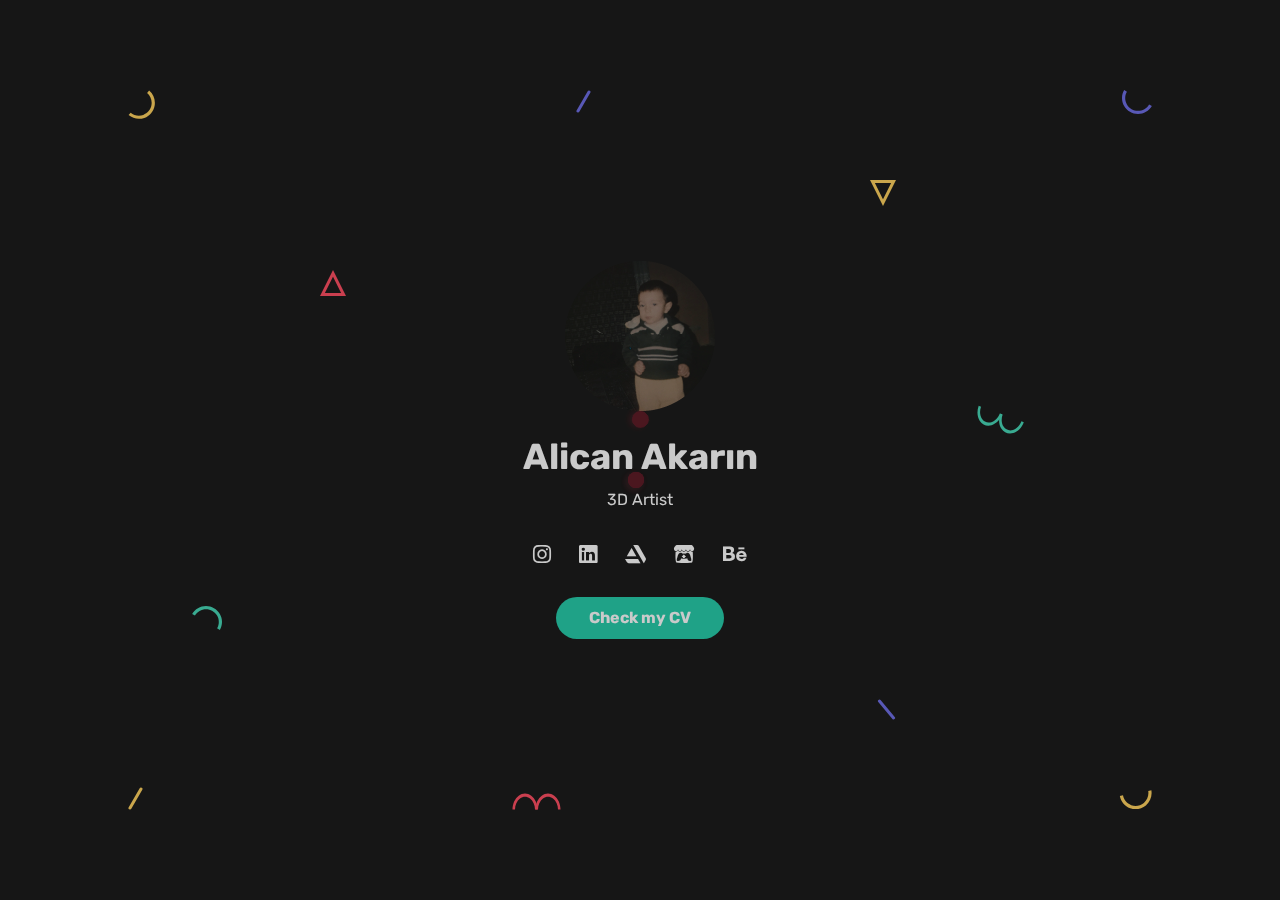
==== commit 5e1a5918: "cv düzenlendi itch io eklendi" ====
--- a/index.html
+++ b/index.html
@@ -104,13 +104,12 @@
 
 				<!-- social icons -->
 				<ul class="social-icons light list-inline mb-0 mt-4">
-					
-					<li class="list-inline-item"><a href="https://www.instagram.com/alicansfw" target="_blank" title="Personal Account"><i class="fab fa-instagram"></i></a></li>
+					<li class="list-inline-item"><a href="https://www.instagram.com/artdiaryofnear" target="_blank" title="My Art Diary"><i class="fab fa-instagram"></i></a></li>
+					<li class="list-inline-item"><a href="https://www.linkedin.com/in/alicanakarin/" target="_blank" title="Linkedin"><i class="fab fa-linkedin"></i></a></li>
 					<li class="list-inline-item"><a href="https://www.artstation.com/alicansfw" target="_blank" title="Artstation"><i class="fab fa-artstation"></i></a></li>
-					<li class="list-inline-item"><a href="https://www.linkedin.com/in/alicanakarin/" target="_blank" title="Linkedin"><i class="fab fa-linkedin"></i></a></li>
-					
+
+					<li class="list-inline-item"><a href="https://alicansfw.itch.io/" target="_blank" title="itch.io"><i class="fab fa-itch-io"></i></a></li>
 					<li class="list-inline-item"><a href="https://www.behance.net/alicanakarin" target="_blank" title="Behance"><i class="fab fa-behance"></i></a></li>
-					<li class="list-inline-item"><a href="https://www.instagram.com/artdiaryofnear" target="_blank" title="My Art Diary"><i class="fab fa-instagram"></i></a></li>
 
 					
 					
@@ -119,7 +118,7 @@
 				<!-- buttons -->
 				<div class="mt-4">
 
-					<a href="https://drive.google.com/file/d/1-2bQWNGoNNL1iXmBDLb8L8tXZbOnKxAX/view?usp=sharing" target="_blank" class="btn btn-default">Check my CV</a>
+					<a href="https://drive.google.com/file/d/1mlkNGGrmTnLZXKCpo19SG2lRiI1ULGaw/view?usp=sharing" target="_blank" class="btn btn-default">Check my CV</a>
 				</div>
 			</div>
 			
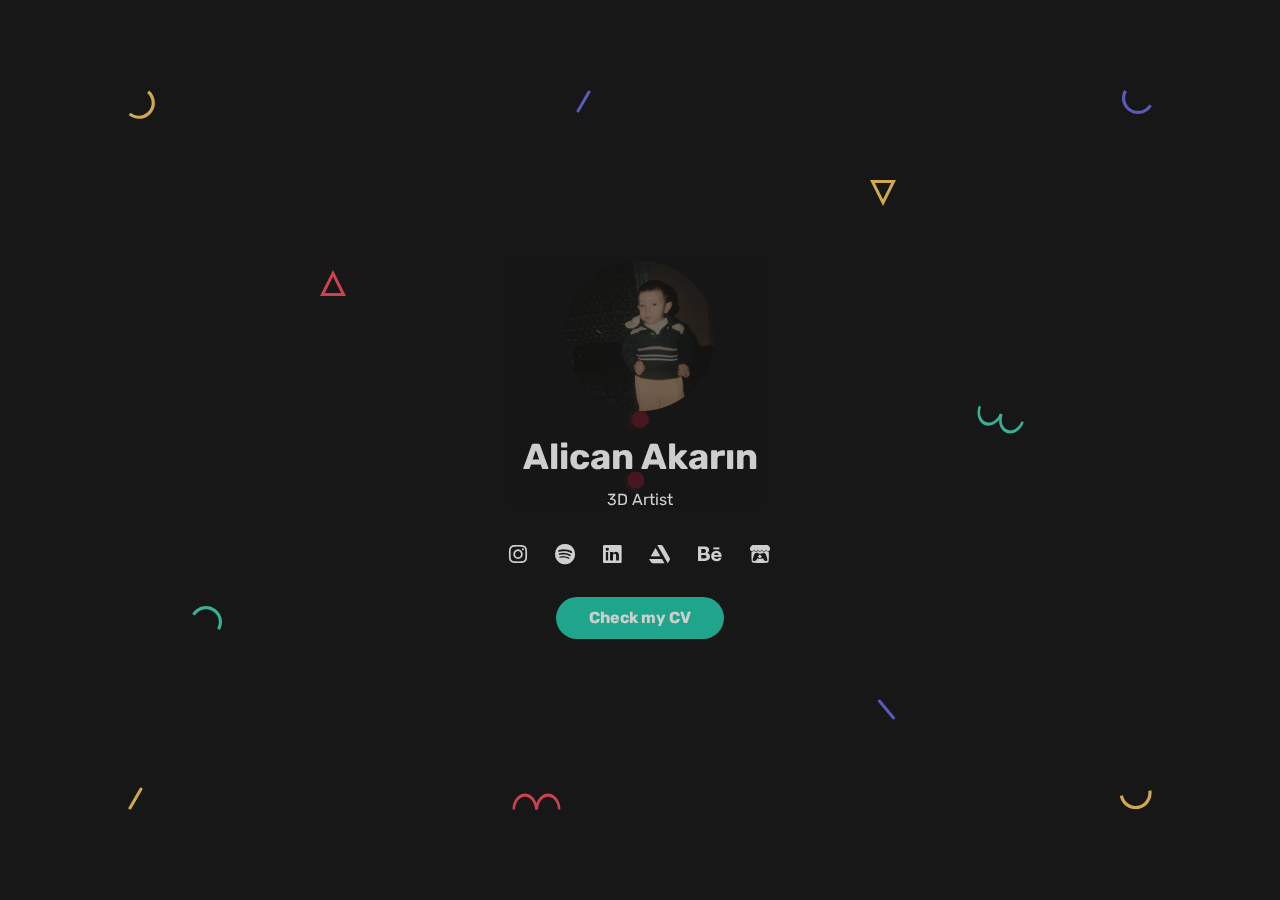
==== commit 8f7d3f9d: "spoti eklendi" ====
--- a/index.html
+++ b/index.html
@@ -105,11 +105,11 @@
 				<!-- social icons -->
 				<ul class="social-icons light list-inline mb-0 mt-4">
 					<li class="list-inline-item"><a href="https://www.instagram.com/artdiaryofnear" target="_blank" title="My Art Diary"><i class="fab fa-instagram"></i></a></li>
+					<li class="list-inline-item"><a href="https://open.spotify.com/user/i1jcanhlpm89fkqve3vqltc0f?si=a0a97df9805b4544" target="_blank" title="spotify"><i class="fab fa-spotify"></i></a></li>
 					<li class="list-inline-item"><a href="https://www.linkedin.com/in/alicanakarin/" target="_blank" title="Linkedin"><i class="fab fa-linkedin"></i></a></li>
 					<li class="list-inline-item"><a href="https://www.artstation.com/alicansfw" target="_blank" title="Artstation"><i class="fab fa-artstation"></i></a></li>
-
+					<li class="list-inline-item"><a href="https://www.behance.net/alicanakarin" target="_blank" title="Behance"><i class="fab fa-behance"></i></a></li>
 					<li class="list-inline-item"><a href="https://alicansfw.itch.io/" target="_blank" title="itch.io"><i class="fab fa-itch-io"></i></a></li>
-					<li class="list-inline-item"><a href="https://www.behance.net/alicanakarin" target="_blank" title="Behance"><i class="fab fa-behance"></i></a></li>
 
 					
 					
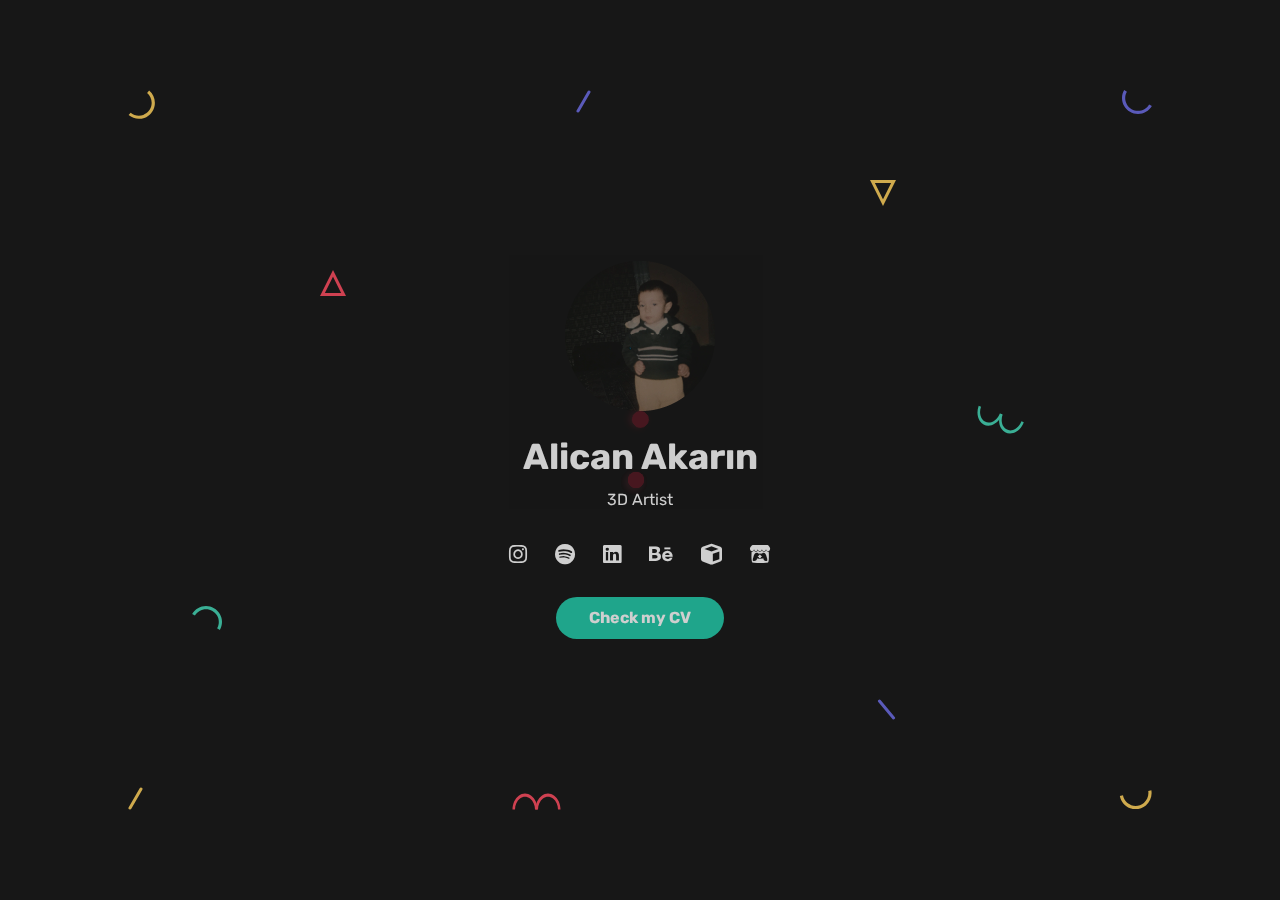
==== commit a0f42aff: "a" ====
--- a/index.html
+++ b/index.html
@@ -107,8 +107,9 @@
 					<li class="list-inline-item"><a href="https://www.instagram.com/artdiaryofnear" target="_blank" title="My Art Diary"><i class="fab fa-instagram"></i></a></li>
 					<li class="list-inline-item"><a href="https://open.spotify.com/user/i1jcanhlpm89fkqve3vqltc0f?si=a0a97df9805b4544" target="_blank" title="spotify"><i class="fab fa-spotify"></i></a></li>
 					<li class="list-inline-item"><a href="https://www.linkedin.com/in/alicanakarin/" target="_blank" title="Linkedin"><i class="fab fa-linkedin"></i></a></li>
-					<li class="list-inline-item"><a href="https://www.artstation.com/alicansfw" target="_blank" title="Artstation"><i class="fab fa-artstation"></i></a></li>
 					<li class="list-inline-item"><a href="https://www.behance.net/alicanakarin" target="_blank" title="Behance"><i class="fab fa-behance"></i></a></li>
+					<li class="list-inline-item"><a href="https://www.cgtrader.com/alicanakarin" target="_blank" title="cg-trade"><i class="fa-solid fa-cube"></i></a></li>
+
 					<li class="list-inline-item"><a href="https://alicansfw.itch.io/" target="_blank" title="itch.io"><i class="fab fa-itch-io"></i></a></li>
 
 					
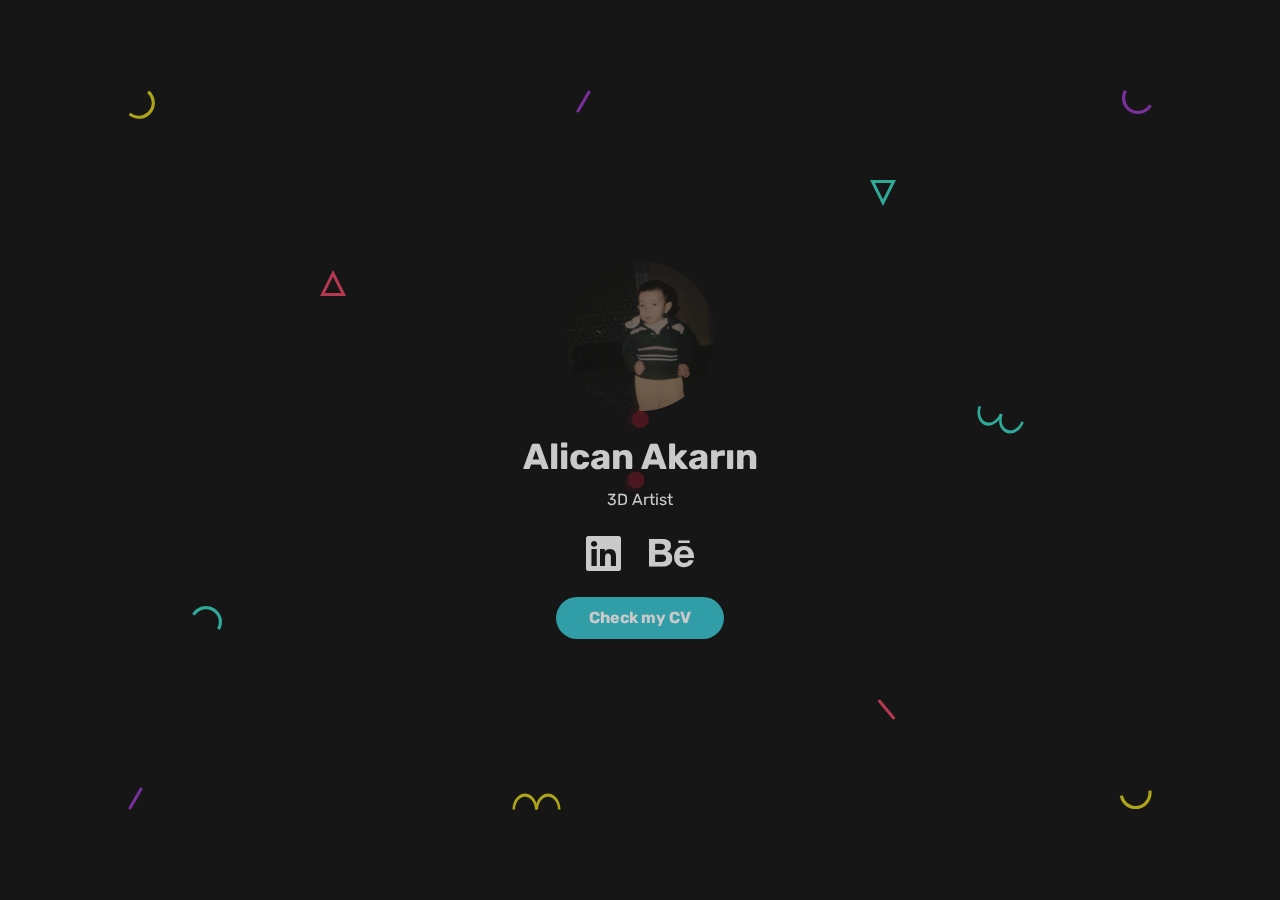
==== commit 5fa3cc79: "d" ====
--- a/index.html
+++ b/index.html
@@ -104,13 +104,8 @@
 
 				<!-- social icons -->
 				<ul class="social-icons light list-inline mb-0 mt-4">
-					<li class="list-inline-item"><a href="https://www.instagram.com/artdiaryofnear" target="_blank" title="My Art Diary"><i class="fab fa-instagram"></i></a></li>
-					<li class="list-inline-item"><a href="https://open.spotify.com/user/i1jcanhlpm89fkqve3vqltc0f?si=a0a97df9805b4544" target="_blank" title="spotify"><i class="fab fa-spotify"></i></a></li>
 					<li class="list-inline-item"><a href="https://www.linkedin.com/in/alicanakarin/" target="_blank" title="Linkedin"><i class="fab fa-linkedin"></i></a></li>
 					<li class="list-inline-item"><a href="https://www.behance.net/alicanakarin" target="_blank" title="Behance"><i class="fab fa-behance"></i></a></li>
-					<li class="list-inline-item"><a href="https://www.cgtrader.com/alicanakarin" target="_blank" title="cg-trade"><i class="fa-solid fa-cube"></i></a></li>
-
-					<li class="list-inline-item"><a href="https://alicansfw.itch.io/" target="_blank" title="itch.io"><i class="fab fa-itch-io"></i></a></li>
 
 					
 					
@@ -119,7 +114,7 @@
 				<!-- buttons -->
 				<div class="mt-4">
 
-					<a href="https://drive.google.com/file/d/1mlkNGGrmTnLZXKCpo19SG2lRiI1ULGaw/view?usp=sharing" target="_blank" class="btn btn-default">Check my CV</a>
+					<a href="https://drive.google.com/file/d/1M1-nzfyDnVGNBjfI881iJHOY0ggloBt1/view?usp=sharing" target="_blank" class="btn btn-default">Check my CV</a>
 				</div>
 			</div>
 			
@@ -137,27 +132,27 @@
 			<!-- parallax layers -->
 			<div class="parallax" data-relative-input="true">
 
-				<svg width="27" height="29" data-depth="0.3" class="layer p1" xmlns="http://www.w3.org/2000/svg"><path d="M21.15625.60099c4.37954 3.67487 6.46544 9.40612 5.47254 15.03526-.9929 5.62915-4.91339 10.30141-10.2846 12.25672-5.37122 1.9553-11.3776.89631-15.75715-2.77856l2.05692-2.45134c3.50315 2.93948 8.3087 3.78663 12.60572 2.22284 4.297-1.5638 7.43381-5.30209 8.22768-9.80537.79387-4.50328-.8749-9.08872-4.37803-12.02821L21.15625.60099z" fill="#FFD15C" fill-rule="evenodd"/></svg>
-
-				<svg width="26" height="26" data-depth="0.2" class="layer p2" xmlns="http://www.w3.org/2000/svg"><path d="M13 3.3541L2.42705 24.5h21.1459L13 3.3541z" stroke="#FF4C60" stroke-width="3" fill="none" fill-rule="evenodd"/></svg>
-
-				<svg width="30" height="25" data-depth="0.3" class="layer p3" xmlns="http://www.w3.org/2000/svg"><path d="M.1436 8.9282C3.00213 3.97706 8.2841.92763 14.00013.92796c5.71605.00032 10.9981 3.04992 13.85641 8 2.8583 4.95007 2.8584 11.0491-.00014 16.00024l-2.77128-1.6c2.28651-3.96036 2.28631-8.84002.00011-12.8002-2.2862-3.96017-6.5124-6.40017-11.08513-6.4-4.57271.00018-8.79872 2.43984-11.08524 6.4002l-2.77128-1.6z" fill="#44D7B6" fill-rule="evenodd"/></svg>
-
-				<svg width="15" height="23" data-depth="0.6" class="layer p4" xmlns="http://www.w3.org/2000/svg"><rect transform="rotate(30 9.86603 10.13397)" x="7" width="3" height="25" rx="1.5" fill="#FFD15C" fill-rule="evenodd"/></svg>
-
-				<svg width="15" height="23" data-depth="0.2" class="layer p5" xmlns="http://www.w3.org/2000/svg"><rect transform="rotate(30 9.86603 10.13397)" x="7" width="3" height="25" rx="1.5" fill="#6C6CE5" fill-rule="evenodd"/></svg>
-
-				<svg width="49" height="17" data-depth="0.5" class="layer p6" xmlns="http://www.w3.org/2000/svg"><g fill="#FF4C60" fill-rule="evenodd"><path d="M.5 16.5c0-5.71709 2.3825-10.99895 6.25-13.8567 3.8675-2.85774 8.6325-2.85774 12.5 0C23.1175 5.50106 25.5 10.78292 25.5 16.5H23c0-4.57303-1.90625-8.79884-5-11.08535-3.09375-2.28652-6.90625-2.28652-10 0C4.90625 7.70116 3 11.92697 3 16.5H.5z"/><path d="M23.5 16.5c0-5.71709 2.3825-10.99895 6.25-13.8567 3.8675-2.85774 8.6325-2.85774 12.5 0C46.1175 5.50106 48.5 10.78292 48.5 16.5H46c0-4.57303-1.90625-8.79884-5-11.08535-3.09375-2.28652-6.90625-2.28652-10 0-3.09375 2.28651-5 6.51232-5 11.08535h-2.5z"/></g></svg>
-
-				<svg width="26" height="26" data-depth="0.4" class="layer p7" xmlns="http://www.w3.org/2000/svg"><path d="M13 22.6459L2.42705 1.5h21.1459L13 22.6459z" stroke="#FFD15C" stroke-width="3" fill="none" fill-rule="evenodd"/></svg>
-
-				<svg width="19" height="21" data-depth="0.3" class="layer p8" xmlns="http://www.w3.org/2000/svg"><rect transform="rotate(-40 6.25252 10.12626)" x="7" width="3" height="25" rx="1.5" fill="#6C6CE5" fill-rule="evenodd"/></svg>
-
-				<svg width="30" height="25" data-depth="0.3" data-depth-y="-1.30" class="layer p9" xmlns="http://www.w3.org/2000/svg"><path d="M29.8564 16.0718c-2.85854 4.95114-8.1405 8.00057-13.85654 8.00024-5.71605-.00032-10.9981-3.04992-13.85641-8-2.8583-4.95007-2.8584-11.0491.00014-16.00024l2.77128 1.6c-2.28651 3.96036-2.28631 8.84002-.00011 12.8002 2.2862 3.96017 6.5124 6.40017 11.08513 6.4 4.57271-.00018 8.79872-2.43984 11.08524-6.4002l2.77128 1.6z" fill="#6C6CE5" fill-rule="evenodd"/></svg>
-
-				<svg width="47" height="29" data-depth="0.2" class="layer p10" xmlns="http://www.w3.org/2000/svg"><g fill="#44D7B6" fill-rule="evenodd"><path d="M46.78878 17.19094c-1.95535 5.3723-6.00068 9.52077-10.61234 10.8834-4.61167 1.36265-9.0893-.26708-11.74616-4.27524-2.65686-4.00817-3.08917-9.78636-1.13381-15.15866l2.34923.85505c-1.56407 4.29724-1.2181 8.92018.90705 12.12693 2.12514 3.20674 5.70772 4.5107 9.39692 3.4202 3.68921-1.0905 6.92581-4.40949 8.48988-8.70673l2.34923.85505z"/><path d="M25.17585 9.32448c-1.95535 5.3723-6.00068 9.52077-10.61234 10.8834-4.61167 1.36264-9.0893-.26708-11.74616-4.27525C.16049 11.92447-.27182 6.14628 1.68354.77398l2.34923.85505c-1.56407 4.29724-1.2181 8.92018.90705 12.12692 2.12514 3.20675 5.70772 4.5107 9.39692 3.4202 3.68921-1.0905 6.92581-4.40948 8.48988-8.70672l2.34923.85505z"/></g></svg>
-
-				<svg width="33" height="20" data-depth="0.5" class="layer p11" xmlns="http://www.w3.org/2000/svg"><path d="M32.36774.34317c.99276 5.63023-1.09332 11.3614-5.47227 15.03536-4.37895 3.67396-10.3855 4.73307-15.75693 2.77837C5.76711 16.2022 1.84665 11.53014.8539 5.8999l3.15139-.55567c.7941 4.50356 3.93083 8.24147 8.22772 9.8056 4.29688 1.56413 9.10275.71673 12.60554-2.2227C28.34133 9.98771 30.01045 5.4024 29.21635.89884l3.15139-.55567z" fill="#FFD15C" fill-rule="evenodd"/></svg>
+				<svg width="27" height="29" data-depth="0.3" class="layer p1" xmlns="http://www.w3.org/2000/svg"><path d="M21.15625.60099c4.37954 3.67487 6.46544 9.40612 5.47254 15.03526-.9929 5.62915-4.91339 10.30141-10.2846 12.25672-5.37122 1.9553-11.3776.89631-15.75715-2.77856l2.05692-2.45134c3.50315 2.93948 8.3087 3.78663 12.60572 2.22284 4.297-1.5638 7.43381-5.30209 8.22768-9.80537.79387-4.50328-.8749-9.08872-4.37803-12.02821L21.15625.60099z" fill="#dbce1b" fill-rule="evenodd"/></svg>
+
+				<svg width="26" height="26" data-depth="0.2" class="layer p2" xmlns="http://www.w3.org/2000/svg"><path d="M13 3.3541L2.42705 24.5h21.1459L13 3.3541z" stroke="#e64363" stroke-width="3" fill="none" fill-rule="evenodd"/></svg>
+
+				<svg width="30" height="25" data-depth="0.3" class="layer p3" xmlns="http://www.w3.org/2000/svg"><path d="M.1436 8.9282C3.00213 3.97706 8.2841.92763 14.00013.92796c5.71605.00032 10.9981 3.04992 13.85641 8 2.8583 4.95007 2.8584 11.0491-.00014 16.00024l-2.77128-1.6c2.28651-3.96036 2.28631-8.84002.00011-12.8002-2.2862-3.96017-6.5124-6.40017-11.08513-6.4-4.57271.00018-8.79872 2.43984-11.08524 6.4002l-2.77128-1.6z" fill="#37d6bf" fill-rule="evenodd"/></svg>
+
+				<svg width="15" height="23" data-depth="0.6" class="layer p4" xmlns="http://www.w3.org/2000/svg"><rect transform="rotate(30 9.86603 10.13397)" x="7" width="3" height="25" rx="1.5" fill="#9837c5" fill-rule="evenodd"/></svg>
+
+				<svg width="15" height="23" data-depth="0.2" class="layer p5" xmlns="http://www.w3.org/2000/svg"><rect transform="rotate(30 9.86603 10.13397)" x="7" width="3" height="25" rx="1.5" fill="#9837c5" fill-rule="evenodd"/></svg>
+
+				<svg width="49" height="17" data-depth="0.5" class="layer p6" xmlns="http://www.w3.org/2000/svg"><g fill="#dbce1b" fill-rule="evenodd"><path d="M.5 16.5c0-5.71709 2.3825-10.99895 6.25-13.8567 3.8675-2.85774 8.6325-2.85774 12.5 0C23.1175 5.50106 25.5 10.78292 25.5 16.5H23c0-4.57303-1.90625-8.79884-5-11.08535-3.09375-2.28652-6.90625-2.28652-10 0C4.90625 7.70116 3 11.92697 3 16.5H.5z"/><path d="M23.5 16.5c0-5.71709 2.3825-10.99895 6.25-13.8567 3.8675-2.85774 8.6325-2.85774 12.5 0C46.1175 5.50106 48.5 10.78292 48.5 16.5H46c0-4.57303-1.90625-8.79884-5-11.08535-3.09375-2.28652-6.90625-2.28652-10 0-3.09375 2.28651-5 6.51232-5 11.08535h-2.5z"/></g></svg>
+
+				<svg width="26" height="26" data-depth="0.4" class="layer p7" xmlns="http://www.w3.org/2000/svg"><path d="M13 22.6459L2.42705 1.5h21.1459L13 22.6459z" stroke="#37d6bf" stroke-width="3" fill="none" fill-rule="evenodd"/></svg>
+
+				<svg width="19" height="21" data-depth="0.3" class="layer p8" xmlns="http://www.w3.org/2000/svg"><rect transform="rotate(-40 6.25252 10.12626)" x="7" width="3" height="25" rx="1.5" fill="#e64363" fill-rule="evenodd"/></svg>
+
+				<svg width="30" height="25" data-depth="0.3" data-depth-y="-1.30" class="layer p9" xmlns="http://www.w3.org/2000/svg"><path d="M29.8564 16.0718c-2.85854 4.95114-8.1405 8.00057-13.85654 8.00024-5.71605-.00032-10.9981-3.04992-13.85641-8-2.8583-4.95007-2.8584-11.0491.00014-16.00024l2.77128 1.6c-2.28651 3.96036-2.28631 8.84002-.00011 12.8002 2.2862 3.96017 6.5124 6.40017 11.08513 6.4 4.57271-.00018 8.79872-2.43984 11.08524-6.4002l2.77128 1.6z" fill="#9837c5" fill-rule="evenodd"/></svg>
+
+				<svg width="47" height="29" data-depth="0.2" class="layer p10" xmlns="http://www.w3.org/2000/svg"><g fill="#37d6bf" fill-rule="evenodd"><path d="M46.78878 17.19094c-1.95535 5.3723-6.00068 9.52077-10.61234 10.8834-4.61167 1.36265-9.0893-.26708-11.74616-4.27524-2.65686-4.00817-3.08917-9.78636-1.13381-15.15866l2.34923.85505c-1.56407 4.29724-1.2181 8.92018.90705 12.12693 2.12514 3.20674 5.70772 4.5107 9.39692 3.4202 3.68921-1.0905 6.92581-4.40949 8.48988-8.70673l2.34923.85505z"/><path d="M25.17585 9.32448c-1.95535 5.3723-6.00068 9.52077-10.61234 10.8834-4.61167 1.36264-9.0893-.26708-11.74616-4.27525C.16049 11.92447-.27182 6.14628 1.68354.77398l2.34923.85505c-1.56407 4.29724-1.2181 8.92018.90705 12.12692 2.12514 3.20675 5.70772 4.5107 9.39692 3.4202 3.68921-1.0905 6.92581-4.40948 8.48988-8.70672l2.34923.85505z"/></g></svg>
+
+				<svg width="33" height="20" data-depth="0.5" class="layer p11" xmlns="http://www.w3.org/2000/svg"><path d="M32.36774.34317c.99276 5.63023-1.09332 11.3614-5.47227 15.03536-4.37895 3.67396-10.3855 4.73307-15.75693 2.77837C5.76711 16.2022 1.84665 11.53014.8539 5.8999l3.15139-.55567c.7941 4.50356 3.93083 8.24147 8.22772 9.8056 4.29688 1.56413 9.10275.71673 12.60554-2.2227C28.34133 9.98771 30.01045 5.4024 29.21635.89884l3.15139-.55567z" fill="#dbce1b" fill-rule="evenodd"/></svg>
 
 			</div>
 		</div>
@@ -216,7 +211,7 @@
 										<span class="float-right">95%</span>
 									</div>
 									<div class="progress">
-										<div class="progress-bar data-background" role="progressbar" aria-valuemin="0" aria-valuemax="100" aria-valuenow="95" data-color="#FF4C60">
+										<div class="progress-bar data-background" role="progressbar" aria-valuemin="0" aria-valuemax="100" aria-valuenow="95" data-color="#26ab31">
 										</div>
 									</div>
 									<div class="spacer" data-height="20"></div>
@@ -229,7 +224,7 @@
 										<span class="float-right">70%</span>
 									</div>
 									<div class="progress">
-										<div class="progress-bar data-background" role="progressbar" aria-valuemin="0" aria-valuemax="100" aria-valuenow="70" data-color="#6C6CE5">
+										<div class="progress-bar data-background" role="progressbar" aria-valuemin="0" aria-valuemax="100" aria-valuenow="70" data-color="#5b65ff">
 										</div>
 									</div>
 								</div>
@@ -312,7 +307,7 @@
 
 				<div class="col-md-4">
 					<!-- service box -
-					<div class="service-box rounded data-background padding-30 text-center text-light shadow-blue" data-color="#6C6CE5">
+					<div class="service-box rounded data-background padding-30 text-center text-light shadow-blue" data-color="#5b65ff">
 						<img src="images/service-1.svg" alt="UI/UX design" />
 						<h3 class="mb-3 mt-0">UI/UX design</h3>
 						<p class="mb-0">Lorem ipsum dolor sit amet consectetuer adipiscing elit aenean commodo ligula eget.</p>
